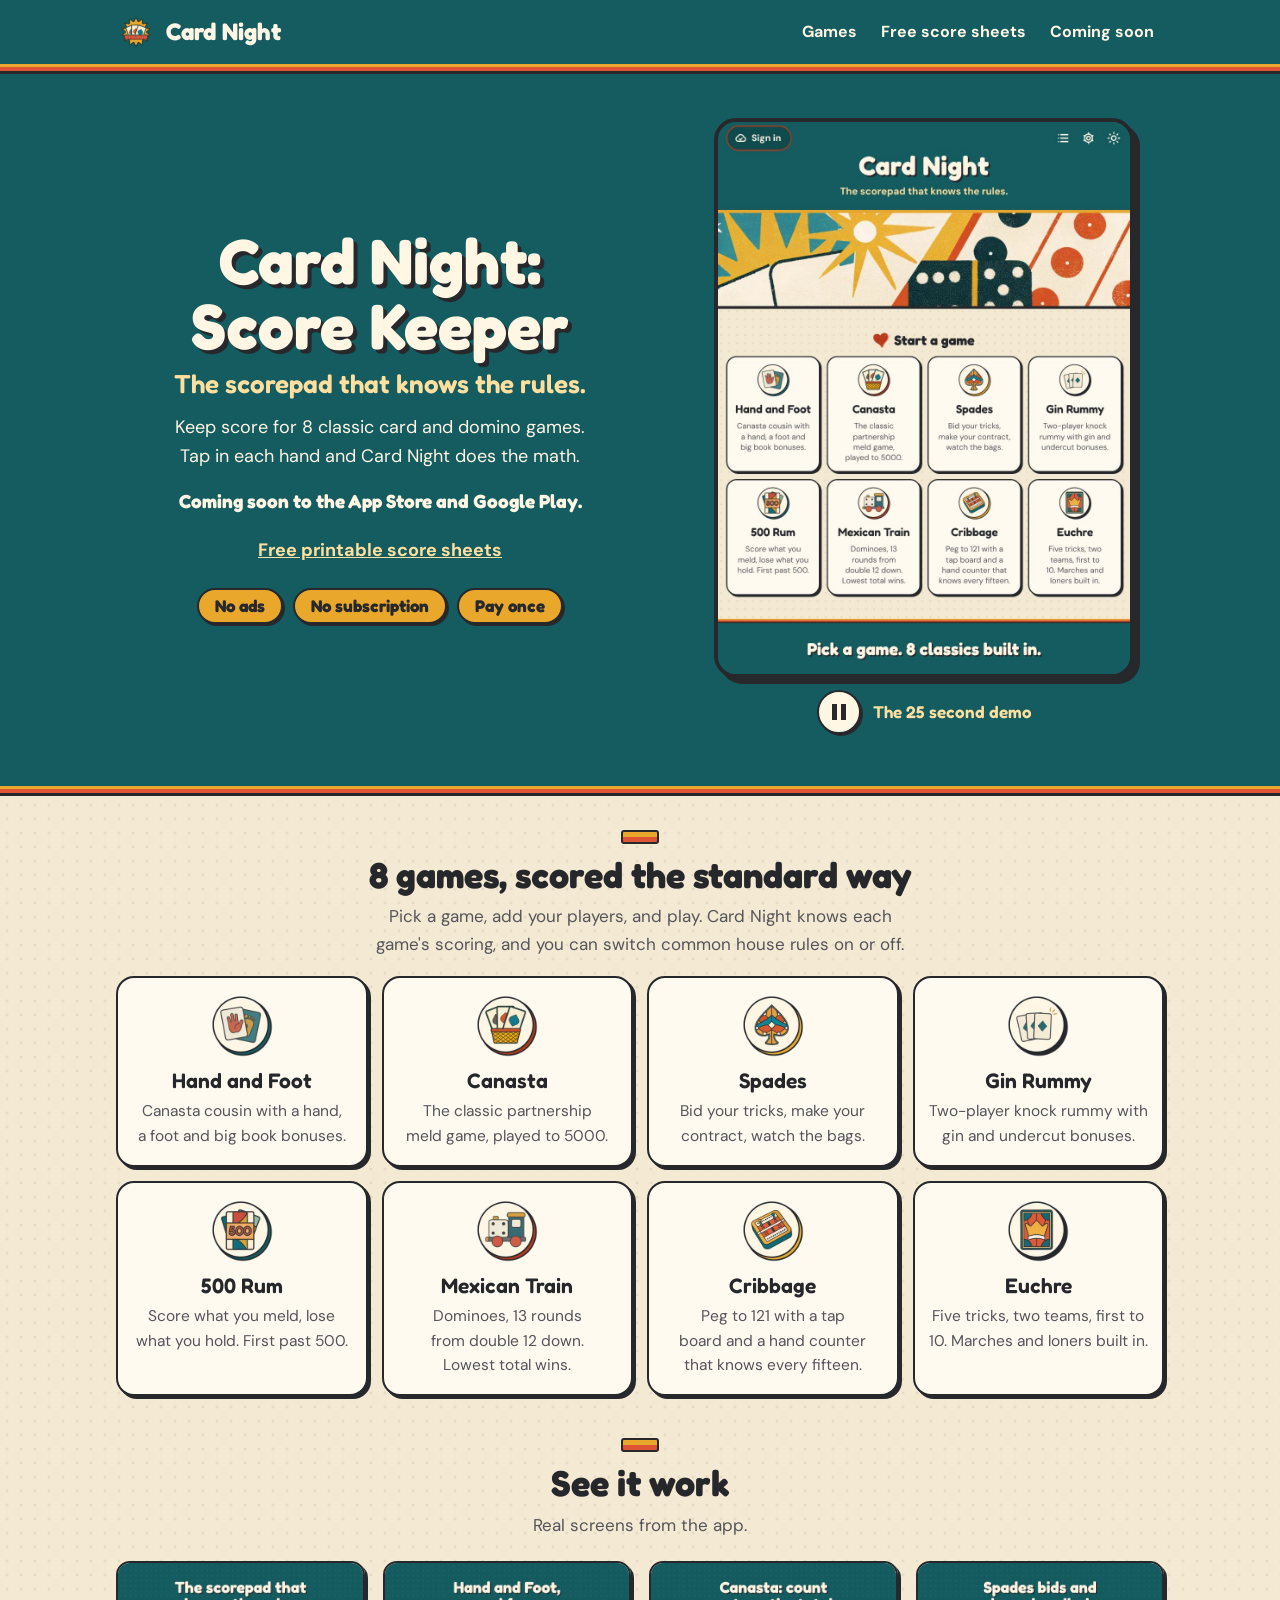
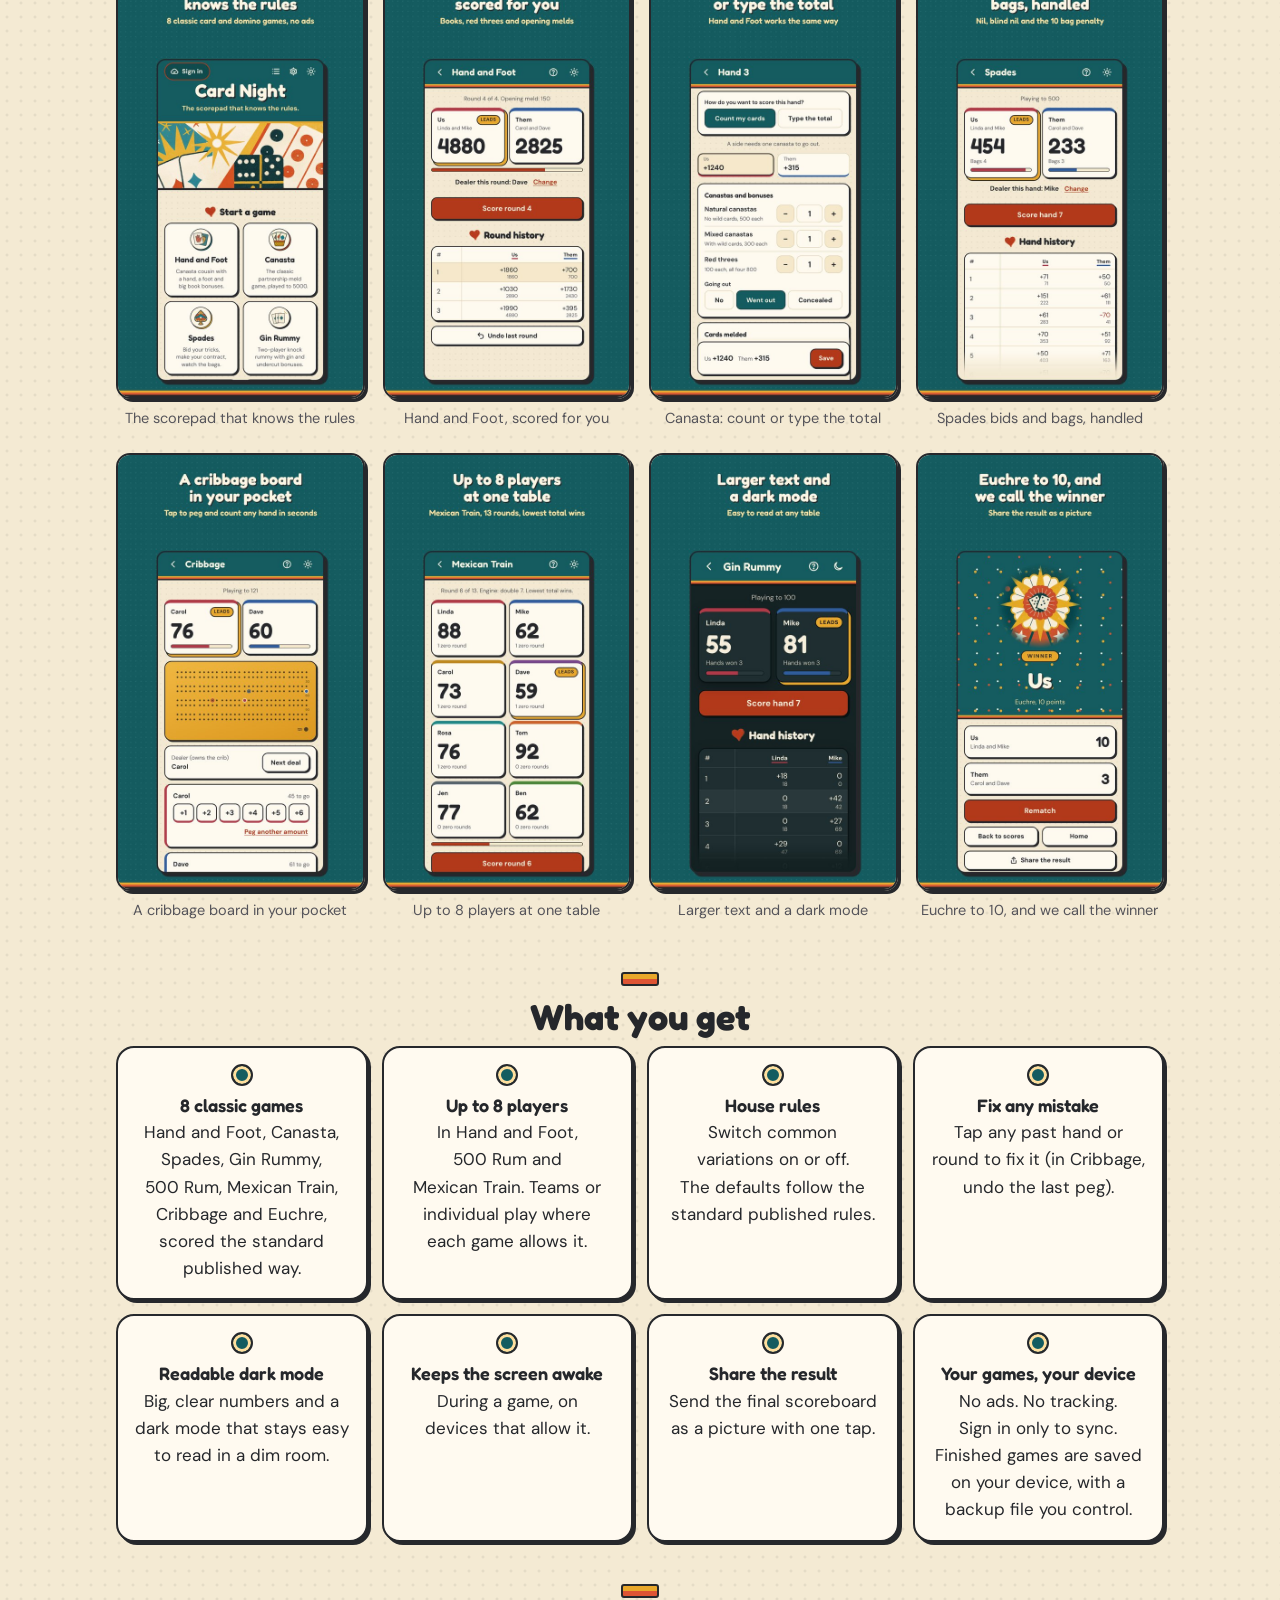
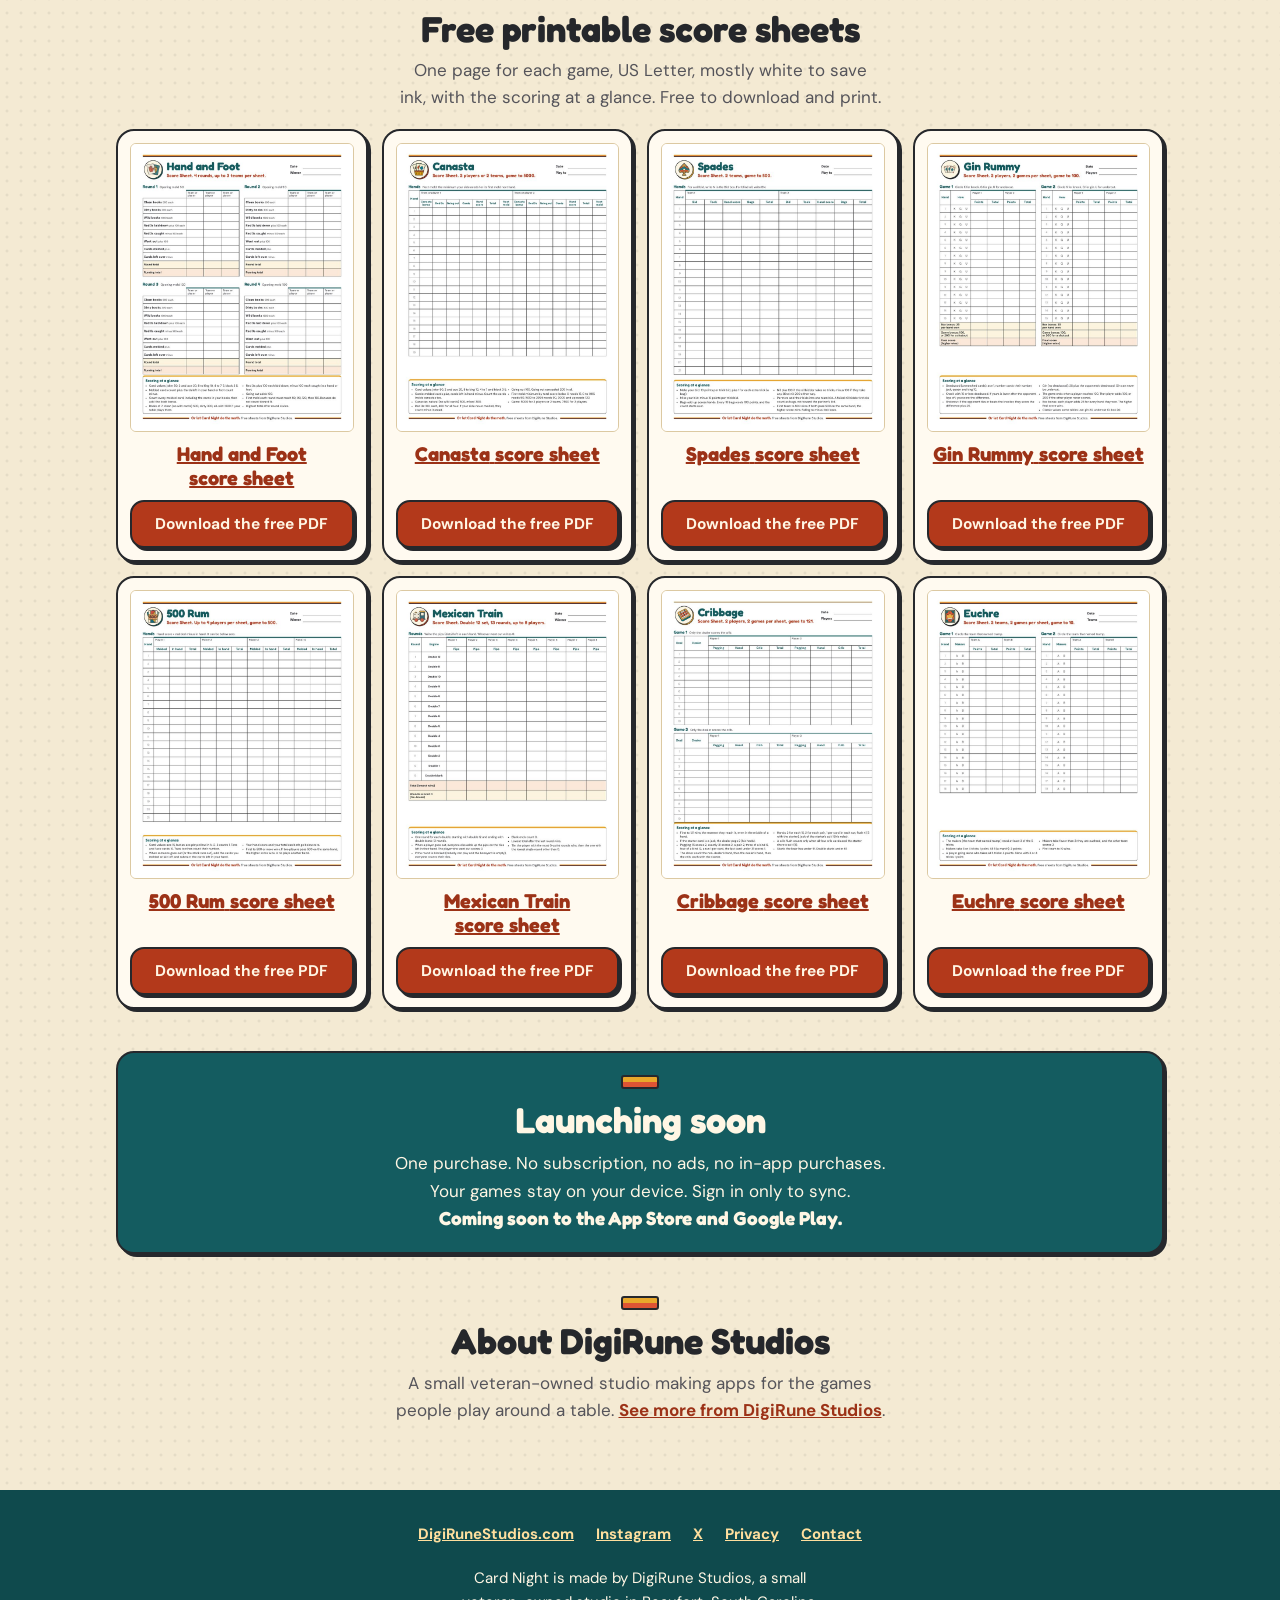
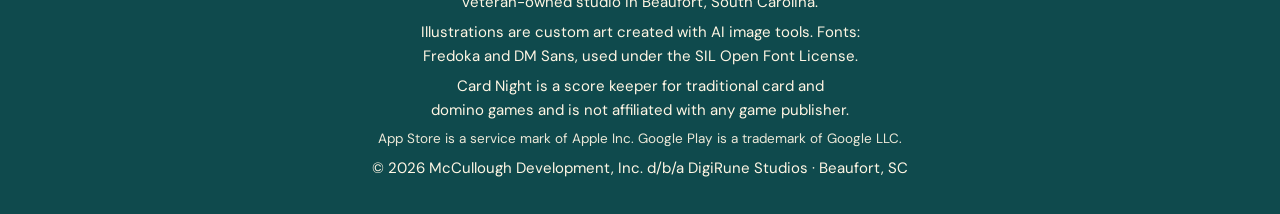
==== index.html @ 3f36348f "Card Night website: "Tap any past hand or round to fix it" (LAUNCHED stays false) Co-Authored-By: Cl" ====
<!doctype html>
<html lang="en">
<head>
<meta charset="utf-8">
<meta name="viewport" content="width=device-width, initial-scale=1, viewport-fit=cover">
<title>Card Night: Score Keeper, the scorepad that knows the rules</title>
<meta name="description" content="Coming soon. Keep score for Hand and Foot, Canasta, Spades, Gin Rummy, 500 Rum, Mexican Train, Cribbage and Euchre. Card Night does the math. No ads, no subscription, pay once. Free printable score sheets too.">
<link rel="canonical" href="https://cardnight.digirunestudios.com/">
<meta property="og:type" content="website">
<meta property="og:site_name" content="Card Night: Score Keeper">
<meta property="og:url" content="https://cardnight.digirunestudios.com/">
<meta property="og:title" content="Card Night: Score Keeper, the scorepad that knows the rules">
<meta property="og:description" content="Coming soon. Keep score for Hand and Foot, Canasta, Spades, Gin Rummy, 500 Rum, Mexican Train, Cribbage and Euchre. Card Night does the math. No ads, no subscription, pay once. Free printable score sheets too.">
<meta property="og:image" content="https://cardnight.digirunestudios.com/site/img/og/card-night-1200x630.jpg">
<meta property="og:image:width" content="1200">
<meta property="og:image:height" content="630">
<meta property="og:image:alt" content="Card Night: The scorepad that knows the rules">
<meta name="twitter:card" content="summary_large_image">
<meta name="twitter:title" content="Card Night: Score Keeper, the scorepad that knows the rules">
<meta name="twitter:description" content="Coming soon. Keep score for Hand and Foot, Canasta, Spades, Gin Rummy, 500 Rum, Mexican Train, Cribbage and Euchre. Card Night does the math. No ads, no subscription, pay once. Free printable score sheets too.">
<meta name="twitter:image" content="https://cardnight.digirunestudios.com/site/img/og/card-night-1200x630.jpg">
<meta name="theme-color" content="#145c60">
<link rel="icon" type="image/png" sizes="192x192" href="icons/icon-192.png">
<link rel="apple-touch-icon" href="icons/apple-touch-icon-180.png">
<link rel="preload" href="site/fonts/fredoka.woff2" as="font" type="font/woff2" crossorigin>
<link rel="stylesheet" href="site/site.css">
</head>
<body>
<a class="skip" href="#main">Skip to the page content</a>
<header class="bar"><div class="wrap">
  <a class="brand" href="./"><img src="icons/icon-192.png" alt="" width="40" height="40">Card&nbsp;Night</a>
  <nav aria-label="Site"><a href="./#games">Games</a><a href="./#printables">Free score sheets</a><a href="./#get">Coming soon</a></nav>
</div></header>
<div class="stripes"></div>
<main id="main">
<section class="hero" aria-labelledby="hero-title"><div class="wrap">
  <div class="herotext">
    <h1 id="hero-title">Card&nbsp;Night:<br>Score&nbsp;Keeper</h1>
    <p class="tag">The scorepad that knows the rules.</p>
    <p class="lead">Keep score for 8 classic card and domino games. Tap in each hand and Card&nbsp;Night does the math.</p>
    <p class="soon">Coming soon to the App&nbsp;Store and Google&nbsp;Play.</p>
    <p class="sheetlink"><a href="#printables">Free printable score sheets</a></p>
    <ul class="pills" aria-label="Pricing"><li>No ads</li><li>No subscription</li><li>Pay once</li></ul>
  </div>
  <figure class="demo">
    <div class="demo-frame">
      <video id="demo" width="960" height="1280" poster="site/video/card-night-demo-poster.jpg" controls autoplay muted loop playsinline preload="metadata" aria-describedby="demo-steps">
        <source src="site/video/card-night-demo.mp4" type="video/mp4">
      </video>
    </div>
    <figcaption><button type="button" class="demo-toggle" aria-label="Pause the demo" hidden><span aria-hidden="true"></span></button><span class="demo-cap">The 25 second demo</span></figcaption>
    <ol id="demo-steps" class="sr-only">
      <li>Pick a game. 8 classics built in.</li>
      <li>Add your players and teams.</li>
      <li>Tap in each hand. Card&nbsp;Night does the math.</li>
      <li>The board updates after every hand.</li>
      <li>Cribbage gets a real peg board.</li>
      <li>The winner is called for you.</li>
      <li>Print a free score sheet any time.</li>
      <li>Card&nbsp;Night: Score&nbsp;Keeper, coming soon to the App&nbsp;Store and Google&nbsp;Play.</li>
    </ol>
  </figure>
</div></section>
<div class="stripes"></div>

<section id="games" aria-labelledby="games-title"><div class="wrap">
  <h2 id="games-title">8 games, scored the standard way</h2>
  <p class="intro">Pick a game, add your players, and play. Card&nbsp;Night knows each game's scoring, and you can switch common house rules on or off.</p>
  <div class="games">
    <div class="card game"><img src="site/img/badges/hand-and-foot.webp" width="64" height="64" alt=""><h3>Hand&nbsp;and&nbsp;Foot</h3><p>Canasta cousin with a hand, a foot and big book bonuses.</p></div>
    <div class="card game"><img src="site/img/badges/canasta.webp" width="64" height="64" alt=""><h3>Canasta</h3><p>The classic partnership meld game, played to 5000.</p></div>
    <div class="card game"><img src="site/img/badges/spades.webp" width="64" height="64" alt=""><h3>Spades</h3><p>Bid your tricks, make your contract, watch the bags.</p></div>
    <div class="card game"><img src="site/img/badges/gin-rummy.webp" width="64" height="64" alt=""><h3>Gin&nbsp;Rummy</h3><p>Two-&#8288;player knock rummy with gin and undercut bonuses.</p></div>
    <div class="card game"><img src="site/img/badges/500-rum.webp" width="64" height="64" alt=""><h3>500&nbsp;Rum</h3><p>Score what you meld, lose what you hold. First past 500.</p></div>
    <div class="card game"><img src="site/img/badges/mexican-train.webp" width="64" height="64" alt=""><h3>Mexican&nbsp;Train</h3><p>Dominoes, 13 rounds from double 12 down. Lowest total wins.</p></div>
    <div class="card game"><img src="site/img/badges/cribbage.webp" width="64" height="64" alt=""><h3>Cribbage</h3><p>Peg to 121 with a tap board and a hand counter that knows every fifteen.</p></div>
    <div class="card game"><img src="site/img/badges/euchre.webp" width="64" height="64" alt=""><h3>Euchre</h3><p>Five tricks, two teams, first to 10. Marches and loners built in.</p></div>
  </div>
</div></section>

<section id="see" aria-labelledby="see-title"><div class="wrap">
  <h2 id="see-title">See it work</h2>
  <p class="intro">Real screens from the app.<span class="swipehint"> Swipe sideways to see them all.</span></p>
  <div class="gallery" tabindex="0" aria-label="App screens, scroll sideways">
    <figure><img src="site/img/gallery/01-home.jpg" width="540" height="960" loading="lazy" alt="The Card Night home screen with all 8 games: Hand and Foot, Canasta, Spades, Gin Rummy, 500 Rum, Mexican Train, Cribbage and Euchre."><figcaption>The scorepad that knows the rules</figcaption></figure>
    <figure><img src="site/img/gallery/02-handfoot.jpg" width="540" height="960" loading="lazy" alt="A Hand and Foot game after three rounds, with each round and the running totals."><figcaption>Hand&nbsp;and&nbsp;Foot, scored for you</figcaption></figure>
    <figure><img src="site/img/gallery/03-canasta.jpg" width="540" height="960" loading="lazy" alt="Scoring a Canasta hand card by card: canastas, red threes, going out and the cards melded, with Type the total one tap away."><figcaption>Canasta: count or type the total</figcaption></figure>
    <figure><img src="site/img/gallery/04-spades.jpg" width="540" height="960" loading="lazy" alt="A Spades game with team totals, bags and the hand by hand history."><figcaption>Spades bids and bags, handled</figcaption></figure>
    <figure><img src="site/img/gallery/05-cribbage.jpg" width="540" height="960" loading="lazy" alt="The Cribbage peg board with tap to peg buttons for each player."><figcaption>A cribbage board in your pocket</figcaption></figure>
    <figure><img src="site/img/gallery/06-mextrain.jpg" width="540" height="960" loading="lazy" alt="Mexican Train with 8 players after five rounds, lowest total wins."><figcaption>Up to 8 players at one table</figcaption></figure>
    <figure><img src="site/img/gallery/07-gin-dark.jpg" width="540" height="960" loading="lazy" alt="Gin Rummy in dark mode with Larger text turned on."><figcaption>Larger text and a dark mode</figcaption></figure>
    <figure><img src="site/img/gallery/08-euchre-winner.jpg" width="540" height="960" loading="lazy" alt="The winner screen after a game of Euchre to 10."><figcaption>Euchre to 10, and we call the winner</figcaption></figure>
  </div>
</div></section>

<section id="features" aria-labelledby="features-title"><div class="wrap">
  <h2 id="features-title">What you get</h2>
  <ul class="feats">
    <li class="card"><b>8 classic games</b>Hand&nbsp;and&nbsp;Foot, Canasta, Spades, Gin&nbsp;Rummy, 500&nbsp;Rum, Mexican&nbsp;Train, Cribbage and Euchre, scored the standard published way.</li>
    <li class="card"><b>Up to 8 players</b>In Hand&nbsp;and&nbsp;Foot, 500&nbsp;Rum and Mexican&nbsp;Train. Teams or individual play where each game allows it.</li>
    <li class="card"><b>House rules</b>Switch common variations on or off. The defaults follow the standard published rules.</li>
    <li class="card"><b>Fix any mistake</b>Tap any past hand or round to fix it (in Cribbage, undo the last peg).</li>
    <li class="card"><b>Readable dark mode</b>Big, clear numbers and a dark mode that stays easy to read in a dim room.</li>
    <li class="card"><b>Keeps the screen awake</b>During a game, on devices that allow it.</li>
    <li class="card"><b>Share&nbsp;the&nbsp;result</b>Send the final scoreboard as a picture with one tap.</li>
    <li class="card"><b>Your games, your device</b>No ads. No tracking. Sign in only to sync. Finished games are saved on your device, with a backup file you control.</li>
  </ul>
</div></section>

<section id="printables" aria-labelledby="printables-title"><div class="wrap">
  <h2 id="printables-title">Free printable score sheets</h2>
  <p class="intro">One page for each game, US Letter, mostly white to save ink, with the scoring at a glance. Free to download and print.</p>
  <div class="sheets">
    <div class="card sheet">
      <a href="printables/hand-and-foot.html"><img class="pv" src="site/img/sheets/hand-and-foot.jpg" width="760" height="983" loading="lazy" alt="Preview of the free Hand and Foot score sheet"></a>
      <h3><a href="printables/hand-and-foot.html"><span class="nm">Hand&nbsp;and&nbsp;Foot</span> <span class="ss">score sheet</span></a></h3>
      <a class="btn primary block" href="printables/pdf/hand-and-foot.pdf" download="Hand-and-Foot-Score-Sheet.pdf" type="application/pdf" aria-label="Download the free PDF: Hand and Foot score sheet"><span class="dl-long">Download the free PDF</span><span class="dl-short">Free PDF</span></a>
    </div>
    <div class="card sheet">
      <a href="printables/canasta.html"><img class="pv" src="site/img/sheets/canasta.jpg" width="760" height="983" loading="lazy" alt="Preview of the free Canasta score sheet"></a>
      <h3><a href="printables/canasta.html"><span class="nm">Canasta</span> <span class="ss">score sheet</span></a></h3>
      <a class="btn primary block" href="printables/pdf/canasta.pdf" download="Canasta-Score-Sheet.pdf" type="application/pdf" aria-label="Download the free PDF: Canasta score sheet"><span class="dl-long">Download the free PDF</span><span class="dl-short">Free PDF</span></a>
    </div>
    <div class="card sheet">
      <a href="printables/spades.html"><img class="pv" src="site/img/sheets/spades.jpg" width="760" height="983" loading="lazy" alt="Preview of the free Spades score sheet"></a>
      <h3><a href="printables/spades.html"><span class="nm">Spades</span> <span class="ss">score sheet</span></a></h3>
      <a class="btn primary block" href="printables/pdf/spades.pdf" download="Spades-Score-Sheet.pdf" type="application/pdf" aria-label="Download the free PDF: Spades score sheet"><span class="dl-long">Download the free PDF</span><span class="dl-short">Free PDF</span></a>
    </div>
    <div class="card sheet">
      <a href="printables/gin-rummy.html"><img class="pv" src="site/img/sheets/gin-rummy.jpg" width="760" height="983" loading="lazy" alt="Preview of the free Gin Rummy score sheet"></a>
      <h3><a href="printables/gin-rummy.html"><span class="nm">Gin&nbsp;Rummy</span> <span class="ss">score sheet</span></a></h3>
      <a class="btn primary block" href="printables/pdf/gin-rummy.pdf" download="Gin-Rummy-Score-Sheet.pdf" type="application/pdf" aria-label="Download the free PDF: Gin Rummy score sheet"><span class="dl-long">Download the free PDF</span><span class="dl-short">Free PDF</span></a>
    </div>
    <div class="card sheet">
      <a href="printables/500-rum.html"><img class="pv" src="site/img/sheets/500-rum.jpg" width="760" height="983" loading="lazy" alt="Preview of the free 500 Rum score sheet"></a>
      <h3><a href="printables/500-rum.html"><span class="nm">500&nbsp;Rum</span> <span class="ss">score sheet</span></a></h3>
      <a class="btn primary block" href="printables/pdf/500-rum.pdf" download="500-Rum-Score-Sheet.pdf" type="application/pdf" aria-label="Download the free PDF: 500 Rum score sheet"><span class="dl-long">Download the free PDF</span><span class="dl-short">Free PDF</span></a>
    </div>
    <div class="card sheet">
      <a href="printables/mexican-train.html"><img class="pv" src="site/img/sheets/mexican-train.jpg" width="760" height="983" loading="lazy" alt="Preview of the free Mexican Train score sheet"></a>
      <h3><a href="printables/mexican-train.html"><span class="nm">Mexican&nbsp;Train</span> <span class="ss">score sheet</span></a></h3>
      <a class="btn primary block" href="printables/pdf/mexican-train.pdf" download="Mexican-Train-Score-Sheet.pdf" type="application/pdf" aria-label="Download the free PDF: Mexican Train score sheet"><span class="dl-long">Download the free PDF</span><span class="dl-short">Free PDF</span></a>
    </div>
    <div class="card sheet">
      <a href="printables/cribbage.html"><img class="pv" src="site/img/sheets/cribbage.jpg" width="760" height="983" loading="lazy" alt="Preview of the free Cribbage score sheet"></a>
      <h3><a href="printables/cribbage.html"><span class="nm">Cribbage</span> <span class="ss">score sheet</span></a></h3>
      <a class="btn primary block" href="printables/pdf/cribbage.pdf" download="Cribbage-Score-Sheet.pdf" type="application/pdf" aria-label="Download the free PDF: Cribbage score sheet"><span class="dl-long">Download the free PDF</span><span class="dl-short">Free PDF</span></a>
    </div>
    <div class="card sheet">
      <a href="printables/euchre.html"><img class="pv" src="site/img/sheets/euchre.jpg" width="760" height="983" loading="lazy" alt="Preview of the free Euchre score sheet"></a>
      <h3><a href="printables/euchre.html"><span class="nm">Euchre</span> <span class="ss">score sheet</span></a></h3>
      <a class="btn primary block" href="printables/pdf/euchre.pdf" download="Euchre-Score-Sheet.pdf" type="application/pdf" aria-label="Download the free PDF: Euchre score sheet"><span class="dl-long">Download the free PDF</span><span class="dl-short">Free PDF</span></a>
    </div>
  </div>
</div></section>

<section id="get" aria-labelledby="get-title"><div class="wrap">
  <div class="card panel cta">
    <h2 id="get-title">Launching soon</h2>
    <p>One purchase. No subscription, no ads, no in-&#8288;app purchases. Your games stay on your device. Sign in only to sync.</p>
    <p class="soon">Coming soon to the App&nbsp;Store and Google&nbsp;Play.</p>
  </div>
</div></section>

<section id="studio" aria-labelledby="studio-title"><div class="wrap">
  <h2 id="studio-title">About DigiRune&nbsp;Studios</h2>
  <p class="intro">A small veteran-&#8288;owned studio making apps for the games people play around a table. <a href="https://digirunestudios.com/">See more from DigiRune&nbsp;Studios</a>.</p>
</div></section>
</main>
<footer><div class="wrap">
  <ul class="links">
    <li><a href="https://digirunestudios.com/">DigiRuneStudios.com</a></li>
    <li><a href="https://www.instagram.com/digirune/">Instagram</a></li>
    <li><a href="https://x.com/DigiRuneStudios">X</a></li>
    <li><a href="privacy.html">Privacy</a></li>
    <li><a href="mailto:will@digirunestudios.com">Contact</a></li>
  </ul>
  <p>Card&nbsp;Night is made by DigiRune&nbsp;Studios, a small veteran-&#8288;owned studio in Beaufort, South&nbsp;Carolina.</p>
  <p>Illustrations are custom art created with AI image tools. Fonts: Fredoka and DM Sans, used under the SIL Open Font License.</p>
  <p>Card&nbsp;Night is a score&nbsp;keeper for traditional card and domino games and is not affiliated with any game publisher.</p>
  <p class="tm">App&nbsp;Store is a service mark of Apple Inc. Google&nbsp;Play is a trademark of Google LLC.</p>
  <p>&copy; 2026 McCullough Development, Inc. d/b/a DigiRune&nbsp;Studios &middot; Beaufort, SC</p>
</div></footer>
<script src="site/site.js" defer></script>
</body>
</html>
---- site/site.css ----
/* Card Night site, Look C "Retro Rec Room". DigiRune Studios. */
:root {
  --bg: #f4ead3; --surface: #fffaf0; --surface-2: #f5e8cb; --ink: #25272b; --ink-2: #55545a; --line: #dcc9a2;
  --felt: #145c60; --felt-2: #0f4a4d; --on-felt: #fff6e4; --on-felt-2: #ffdf9e; --outline: #26282c;
  --mustard: #e9a82b; --tomato: #de5434; --brick: #b3391b; --link: #9c3217; --shadow: 3px 3px 0 var(--outline);
  --serif: "Fredoka", "Trebuchet MS", system-ui, sans-serif; --sans: "DM Sans", system-ui, -apple-system, "Segoe UI", Roboto, sans-serif;
  color-scheme: light dark;
}
@media (prefers-color-scheme: dark) {
  :root:not([data-theme="light"]) { --bg: #162325; --surface: #1f2f31; --surface-2: #29393b; --ink: #f7eedb; --ink-2: #c6c0b2; --line: #3a4d4f; --outline: #081314; --link: #ffae80; }
}
:root[data-theme="dark"] { --bg: #162325; --surface: #1f2f31; --surface-2: #29393b; --ink: #f7eedb; --ink-2: #c6c0b2; --line: #3a4d4f; --outline: #081314; --link: #ffae80; }
* { box-sizing: border-box; }
html { -webkit-text-size-adjust: 100%; scroll-behavior: smooth; }
@media (prefers-reduced-motion: reduce) { html { scroll-behavior: auto; } }
body { margin: 0; background: radial-gradient(rgba(38, 40, 44, .075) 1.3px, transparent 1.7px) 0 0 / 14px 14px, var(--bg); color: var(--ink); font: 17px/1.6 var(--sans); }
img { max-width: 100%; height: auto; display: block; }
a { color: var(--link); font-weight: 700; }
a:focus-visible, button:focus-visible { outline: 3px solid var(--mustard); outline-offset: 3px; border-radius: 6px; }
.skip { position: absolute; left: -999px; top: 8px; background: var(--surface); color: var(--ink); padding: 10px 14px; border: 2px solid var(--outline); border-radius: 10px; z-index: 10; }
.skip:focus { left: 12px; }
.wrap { max-width: 1080px; margin: 0 auto; padding-left: max(16px, env(safe-area-inset-left)); padding-right: max(16px, env(safe-area-inset-right)); }
.stripes { height: 10px; background: linear-gradient(var(--mustard) 0 33%, var(--tomato) 33% 66%, var(--outline) 66%); }
/* top bar */
.bar { background: var(--felt); color: var(--on-felt); padding-top: env(safe-area-inset-top); }
.bar .wrap { display: flex; align-items: center; gap: 10px; min-height: 64px; flex-wrap: wrap; }
.brand { display: flex; align-items: center; gap: 10px; color: var(--on-felt); text-decoration: none; font: 700 24px/1 var(--serif); min-height: 44px; }
.brand img { width: 40px; height: 40px; }
.bar nav { margin-left: auto; display: flex; gap: 4px; flex-wrap: wrap; }
.bar nav a { color: var(--on-felt); text-decoration: none; font-weight: 700; font-size: 16px; padding: 10px 10px; min-height: 44px; display: inline-flex; align-items: center; border-radius: 10px; }
.bar nav a:hover { background: rgba(255, 246, 228, .12); }
/* hero: centered text beside the demo video; one column on phones */
.hero { background: var(--felt); color: var(--on-felt); padding: 0; }
.hero .wrap { display: grid; gap: 28px; padding-top: 28px; padding-bottom: 36px; align-items: center; justify-items: center; }
@media (min-width: 900px) { .hero .wrap { grid-template-columns: 1.1fr 1fr; padding-top: 44px; padding-bottom: 52px; gap: 40px; } }
.herotext { text-align: center; max-width: 36em; }
.hero h1 { font: 700 clamp(38px, 9vw, 64px)/1.02 var(--serif); margin: 0; text-shadow: 4px 4px 0 var(--outline); }
.hero .tag { font: 600 clamp(20px, 4.6vw, 26px)/1.25 var(--serif); color: var(--on-felt-2); margin: 10px 0 0; }
.hero p.lead { font-size: 18px; margin: 12px auto 0; max-width: 30em; }
.pills { display: flex; flex-wrap: wrap; justify-content: center; gap: 10px; margin: 16px 0 0; padding: 0; list-style: none; }
.pills li { background: var(--mustard); color: #26282c; border: 2px solid var(--outline); border-radius: 999px; padding: 6px 16px; font: 700 17px/1.2 var(--serif); box-shadow: 2px 2px 0 var(--outline); }
.sheetlink { margin: 14px 0 0; font-size: 18px; }
.hero .sheetlink a, .cta .sheetlink a { color: var(--on-felt-2); display: inline-flex; min-height: 44px; align-items: center; }
/* official store badges: equal 48px artwork height, clear space of at least a quarter of the height (12px) all round */
.stores { display: flex; flex-wrap: wrap; justify-content: center; align-items: center; gap: 16px 20px; margin: 20px 0 0; padding: 0; }
.badge { display: inline-block; line-height: 0; padding: 0; border-radius: 10px; }
.badge:focus-visible { outline-offset: 4px; }
.badge.apple img { height: 48px; width: auto; }
.badge .gp { display: block; position: relative; overflow: hidden; width: 161.14px; height: 48px; border-radius: 8px; }
.badge .gp img { position: absolute; left: -11.71px; top: -11.71px; width: 184.57px; height: 71.43px; max-width: none; }
/* QR codes only where a phone is not the device in hand: wide screens with a mouse (same rule as DigiRuneStudios.com) */
.qr-row { display: none; }
/* pre-launch line, in place of the store badges (same treatment as Stitch Scroll) */
.soon { font: 700 19px/1.35 var(--serif); margin: 18px auto 0; max-width: 22em; text-align: center; text-wrap: balance; }
.hero .soon, .cta .soon { color: var(--on-felt); }
@media (min-width: 1100px) and (hover: hover) {
  .qr-row { display: flex; justify-content: center; gap: 28px; margin: 18px 0 0; }
  .qr-row figure { margin: 0; text-align: center; }
  .qr-row img { width: 136px; height: 136px; border-radius: 10px; border: 2px solid var(--outline); margin: 0 auto; }
  .qr-row figcaption { font-size: 14px; margin-top: 6px; color: inherit; }
}
/* demo video */
.demo { margin: 0; width: min(100%, 420px); text-align: center; }
.demo-frame { position: relative; border: 4px solid var(--outline); border-radius: 22px; box-shadow: 6px 6px 0 var(--outline); overflow: hidden; background: #145c60; aspect-ratio: 3 / 4; }
.demo video { display: block; width: 100%; height: 100%; object-fit: cover; cursor: pointer; }
.demo figcaption { font: 600 17px/1.3 var(--serif); margin-top: 12px; color: var(--on-felt-2); }
/* The play and pause control sits under the video, beside its caption, so it never covers the app on screen.
   When the video waits (autoplay refused or reduced motion) it becomes a big play button centered on the poster. */
.demo { position: relative; container-type: inline-size; }
.demo figcaption { display: flex; align-items: center; justify-content: center; gap: 12px; }
.demo-toggle { flex: none; position: relative; width: 44px; height: 44px; border-radius: 50%; border: 2px solid var(--outline); background: #fff6e4; box-shadow: 2px 2px 0 var(--outline); cursor: pointer; display: grid; place-items: center; padding: 0; }
.demo-toggle span { width: 14px; height: 16px; border-left: 5px solid #26282c; border-right: 5px solid #26282c; }
.demo-toggle.big { position: absolute; left: calc(50% - 44px); top: calc(66.6667cqw - 44px); width: 88px; height: 88px; background: var(--mustard); border-width: 3px; box-shadow: 4px 4px 0 var(--outline); z-index: 2; }
.demo-toggle.big span { width: 0; height: 0; border-top: 18px solid transparent; border-bottom: 18px solid transparent; border-left: 30px solid #26282c; border-right: 0; margin-left: 8px; }
.demo-toggle:focus-visible { outline: 3px solid var(--mustard); outline-offset: 3px; }
.sr-only { position: absolute; width: 1px; height: 1px; padding: 0; margin: -1px; overflow: hidden; clip: rect(0 0 0 0); white-space: nowrap; border: 0; }
/* sections: headings, intros and cards centered */
section { padding: 34px 0 8px; }
h2 { font: 700 clamp(28px, 6vw, 36px)/1.15 var(--serif); margin: 0 0 8px; text-align: center; text-wrap: balance; }
h2::before { content: ""; display: block; margin: 0 auto 10px; width: 34px; height: 10px; border-radius: 3px; background: linear-gradient(var(--mustard) 0 50%, var(--tomato) 50%); border: 2px solid var(--outline); }
h2.h3 { font: 600 24px/1.2 var(--serif); margin: 24px 0 8px; }
h2.h3::before { display: none; }
.intro { color: var(--ink-2); margin: 0 auto 18px; max-width: 42em; text-align: center; text-wrap: pretty; }
.card { background: var(--surface); border: 2px solid var(--outline); border-radius: 18px; box-shadow: var(--shadow); }
/* 8 games, 8 features, 8 sheets: 1, 2 or 4 columns so every row is full */
.games, .feats, .sheets { display: grid; grid-template-columns: 1fr; gap: 14px; list-style: none; padding: 0; margin: 0; }
@media (min-width: 520px) { .games, .feats, .sheets { grid-template-columns: repeat(2, 1fr); } }
@media (min-width: 960px) { .games, .feats, .sheets { grid-template-columns: repeat(4, 1fr); } }
.game { display: flex; flex-direction: column; align-items: center; text-align: center; gap: 6px; padding: 16px 14px; }
.game img { width: 64px; height: 64px; }
.game h3 { margin: 4px 0 0; font: 600 21px/1.2 var(--serif); }
.game p { margin: 0; font-size: 15.5px; color: var(--ink-2); }
.gallery { display: flex; gap: 14px; overflow-x: auto; padding: 4px 4px 16px; scroll-snap-type: x mandatory; -webkit-overflow-scrolling: touch; }
.gallery figure { margin: 0; flex: 0 0 auto; width: min(62vw, 230px); scroll-snap-align: center; }
.gallery img { border: 2px solid var(--outline); border-radius: 14px; box-shadow: var(--shadow); }
.gallery figcaption { font-size: 14.5px; color: var(--ink-2); margin-top: 8px; text-align: center; }
@media (min-width: 960px) {
  .gallery { display: grid; grid-template-columns: repeat(4, 1fr); overflow: visible; padding: 4px 0 8px; gap: 22px 18px; }
  .gallery figure { width: auto; }
  .swipehint { display: none; }
}
.feats li { padding: 16px 14px; text-align: center; }
.feats li::before { content: ""; display: block; margin: 0 auto 8px; width: 18px; height: 18px; border-radius: 50%; background: var(--felt); border: 2px solid var(--outline); box-shadow: inset 0 0 0 3px var(--on-felt-2); }
.feats b { display: block; font: 600 18px/1.3 var(--serif); margin-bottom: 2px; }
.sheet { padding: 12px; display: flex; flex-direction: column; gap: 10px; text-align: center; }
.sheet .pv { border: 1px solid var(--line); border-radius: 6px; background: #fff; }
.sheet h3 { margin: 0; font: 600 20px/1.2 var(--serif); }
.sheet .btn { margin-top: auto; }
.btn { display: inline-flex; align-items: center; justify-content: center; gap: 8px; min-height: 48px; padding: 10px 18px; border-radius: 14px; border: 2px solid var(--outline); background: var(--surface); color: var(--ink); font: 700 17px/1.2 var(--sans); text-decoration: none; box-shadow: var(--shadow); text-align: center; }
.btn.primary { background: var(--brick); color: #fff6e4; }
.btn.block { width: 100%; }
.btn:active { transform: translate(2px, 2px); box-shadow: 1px 1px 0 var(--outline); }
.row { display: flex; gap: 10px; flex-wrap: wrap; justify-content: center; }
.panel { padding: 22px 20px; text-align: center; }
.panel p { margin: 0 auto; max-width: 34em; }
.cta { background: var(--felt); color: var(--on-felt); border-color: var(--outline); }
.cta h2, .cta h3 { color: var(--on-felt); }
.cta a:not(.btn):not(.badge) { color: var(--on-felt-2); }
#get .cta h2 { margin-bottom: 10px; }
footer { margin-top: 40px; background: var(--felt-2); color: var(--on-felt); padding: 22px 0 calc(28px + env(safe-area-inset-bottom)); font-size: 15px; text-align: center; }
footer a { color: var(--on-felt-2); }
footer .links { display: flex; flex-wrap: wrap; justify-content: center; gap: 4px 6px; margin: 0 0 10px; padding: 0; list-style: none; }
footer .links a { display: inline-flex; min-height: 44px; align-items: center; padding: 0 8px; }
footer p { margin: 6px auto; max-width: 44em; }
footer .tm { font-size: 13.5px; opacity: .92; }
/* printable pages */
.crumbs { font-size: 15px; margin: 18px 0 0; text-align: center; }
.crumbs a { display: inline-flex; min-height: 44px; align-items: center; }
.phead { padding-top: 8px; text-align: center; }
.split { display: grid; gap: 24px; justify-items: center; }
@media (min-width: 860px) { .split { grid-template-columns: 1fr 1fr; align-items: start; } }
.split > div { min-width: 0; width: 100%; max-width: 520px; text-align: center; }
.keylist { margin: 0 auto; padding-left: 20px; max-width: 30em; text-align: left; }
.keylist li { margin: 6px 0; }
.note { margin-top: 12px; }
.pv-big { border: 2px solid var(--outline); border-radius: 8px; box-shadow: var(--shadow); background: #fff; margin: 0 auto; }
.pin { max-width: min(320px, 100%); border-radius: 10px; border: 2px solid var(--outline); margin: 0 auto; }
.pageh1 { font: 700 clamp(30px, 7vw, 44px)/1.12 var(--serif); margin: 0 0 6px; text-align: center; }
.morelinks { list-style: none; padding: 0; margin: 0; display: flex; flex-wrap: wrap; justify-content: center; gap: 10px; }
.appcta .stores { margin-top: 16px; }
/* top bar on small screens */
@media (max-width: 599px) {
  .bar .wrap { gap: 0 10px; justify-content: center; }
  .bar nav { margin-left: 0; width: 100%; justify-content: center; flex-wrap: nowrap; gap: 0; }
  .bar nav a { padding: 8px 10px; font-size: 15.5px; white-space: nowrap; }
}
@media (max-width: 359px) {
  .bar nav a { padding: 8px 6px; font-size: 14px; }
}
.row .btn { max-width: 100%; }
.sheet .btn { font-size: 15.5px; padding: 10px 8px; }

/* Balanced text (DigiRune premier brand standard): headings and captions are balanced; body text never ends on a lone word. */
h1, h2, h3, figcaption, .tag, .soon, .crumbs { text-wrap: balance; }
p, li, dd, dt { text-wrap: pretty; }
/* Centered lines are balanced so each line of a centered block is about the same length. */
.intro, .lead, .game p, .feats li, .gallery figcaption, .sheet h3, .panel p, footer p, .demo figcaption, .sheetlink, .phead .intro { text-wrap: balance; }

/* Phones (2026-10-04): the 8 free score sheets sit two by two as compact cards (the top of each sheet, its name and the
   download button) instead of one tall card each, so the section is about a third as long. */
@media (max-width: 519px) {
  .sheets { grid-template-columns: repeat(2, minmax(0, 1fr)); gap: 12px; }
  .sheet { padding: 8px 8px 10px; gap: 8px; }
  .sheet .pv { width: 100%; height: auto; aspect-ratio: 4 / 3; object-fit: cover; object-position: top center; }
  .sheet h3 { font-size: 17px; line-height: 1.15; }
  .sheet h3 .nm { white-space: nowrap; }
  .sheet h3 .ss { display: block; margin-top: 2px; font: 600 13.5px/1.2 var(--sans); color: var(--ink-2); }
  .sheet .btn { font-size: 14px; min-height: 44px; padding: 8px 6px; border-radius: 12px; }
}
.sheet .btn { text-wrap: balance; }
/* The narrowest phones (under 360 px): headings and the breadcrumb step down a touch so short headings stay on one line. */
@media (max-width: 359px) {
  h2 { font-size: 26px; }
  .h3, h2.h3 { font-size: 22.5px; }
  .crumbs { font-size: 13.5px; }
}
/* Phones (fresh-eyes round 2): the three price pills stay on one row ("Pay once" never drops to a line alone). */
@media (max-width: 559px) {
  .pills { gap: clamp(6px, 1.8vw, 10px); flex-wrap: nowrap; }
  .pills li { font-size: clamp(13px, 3.9vw, 17px); padding: 5px clamp(8px, 2.6vw, 16px); white-space: nowrap; }
}
/* Phones: the score sheet button reads "Free PDF" on one line (its full name stays in the accessible label). */
.sheet .btn .dl-short { display: none; }
@media (max-width: 519px) {
  .sheet .btn .dl-long { display: none; }
  .sheet .btn .dl-short { display: inline; }
  .sheet .btn::before { content: ""; width: 14px; height: 14px; flex: none; background: currentColor;
    -webkit-mask: url("data:image/svg+xml,%3Csvg xmlns='http://www.w3.org/2000/svg' viewBox='0 0 24 24' fill='none' stroke='black' stroke-width='3' stroke-linecap='round' stroke-linejoin='round'%3E%3Cpath d='M12 3v12m-5-5 5 5 5-5M5 20h14'/%3E%3C/svg%3E") center / contain no-repeat;
            mask: url("data:image/svg+xml,%3Csvg xmlns='http://www.w3.org/2000/svg' viewBox='0 0 24 24' fill='none' stroke='black' stroke-width='3' stroke-linecap='round' stroke-linejoin='round'%3E%3Cpath d='M12 3v12m-5-5 5 5 5-5M5 20h14'/%3E%3C/svg%3E") center / contain no-repeat; }
}
@media (max-width: 519px) {
  .sheet h3 a { text-decoration: none; }
  .sheet h3 .nm { text-decoration: underline; text-decoration-thickness: 2px; text-underline-offset: 3px; }
}
@font-face {
  font-family: 'Fredoka';
  font-style: normal;
  font-weight: 400 700;
  font-stretch: 100%;
  font-display: swap;
  src: url('fonts/fredoka.woff2') format('woff2');
  unicode-range: U+0000-00FF, U+0131, U+0152-0153, U+02BB-02BC, U+02C6, U+02DA, U+02DC, U+0304, U+0308, U+0329, U+2000-206F, U+20AC, U+2122, U+2191, U+2193, U+2212, U+2215, U+FEFF, U+FFFD;
}
@font-face {
  font-family: 'DM Sans';
  font-style: normal;
  font-weight: 400 700;
  font-display: swap;
  src: url('fonts/dm-sans.woff2') format('woff2');
  unicode-range: U+0000-00FF, U+0131, U+0152-0153, U+02BB-02BC, U+02C6, U+02DA, U+02DC, U+0304, U+0308, U+0329, U+2000-206F, U+20AC, U+2122, U+2191, U+2193, U+2212, U+2215, U+FEFF, U+FFFD;
}
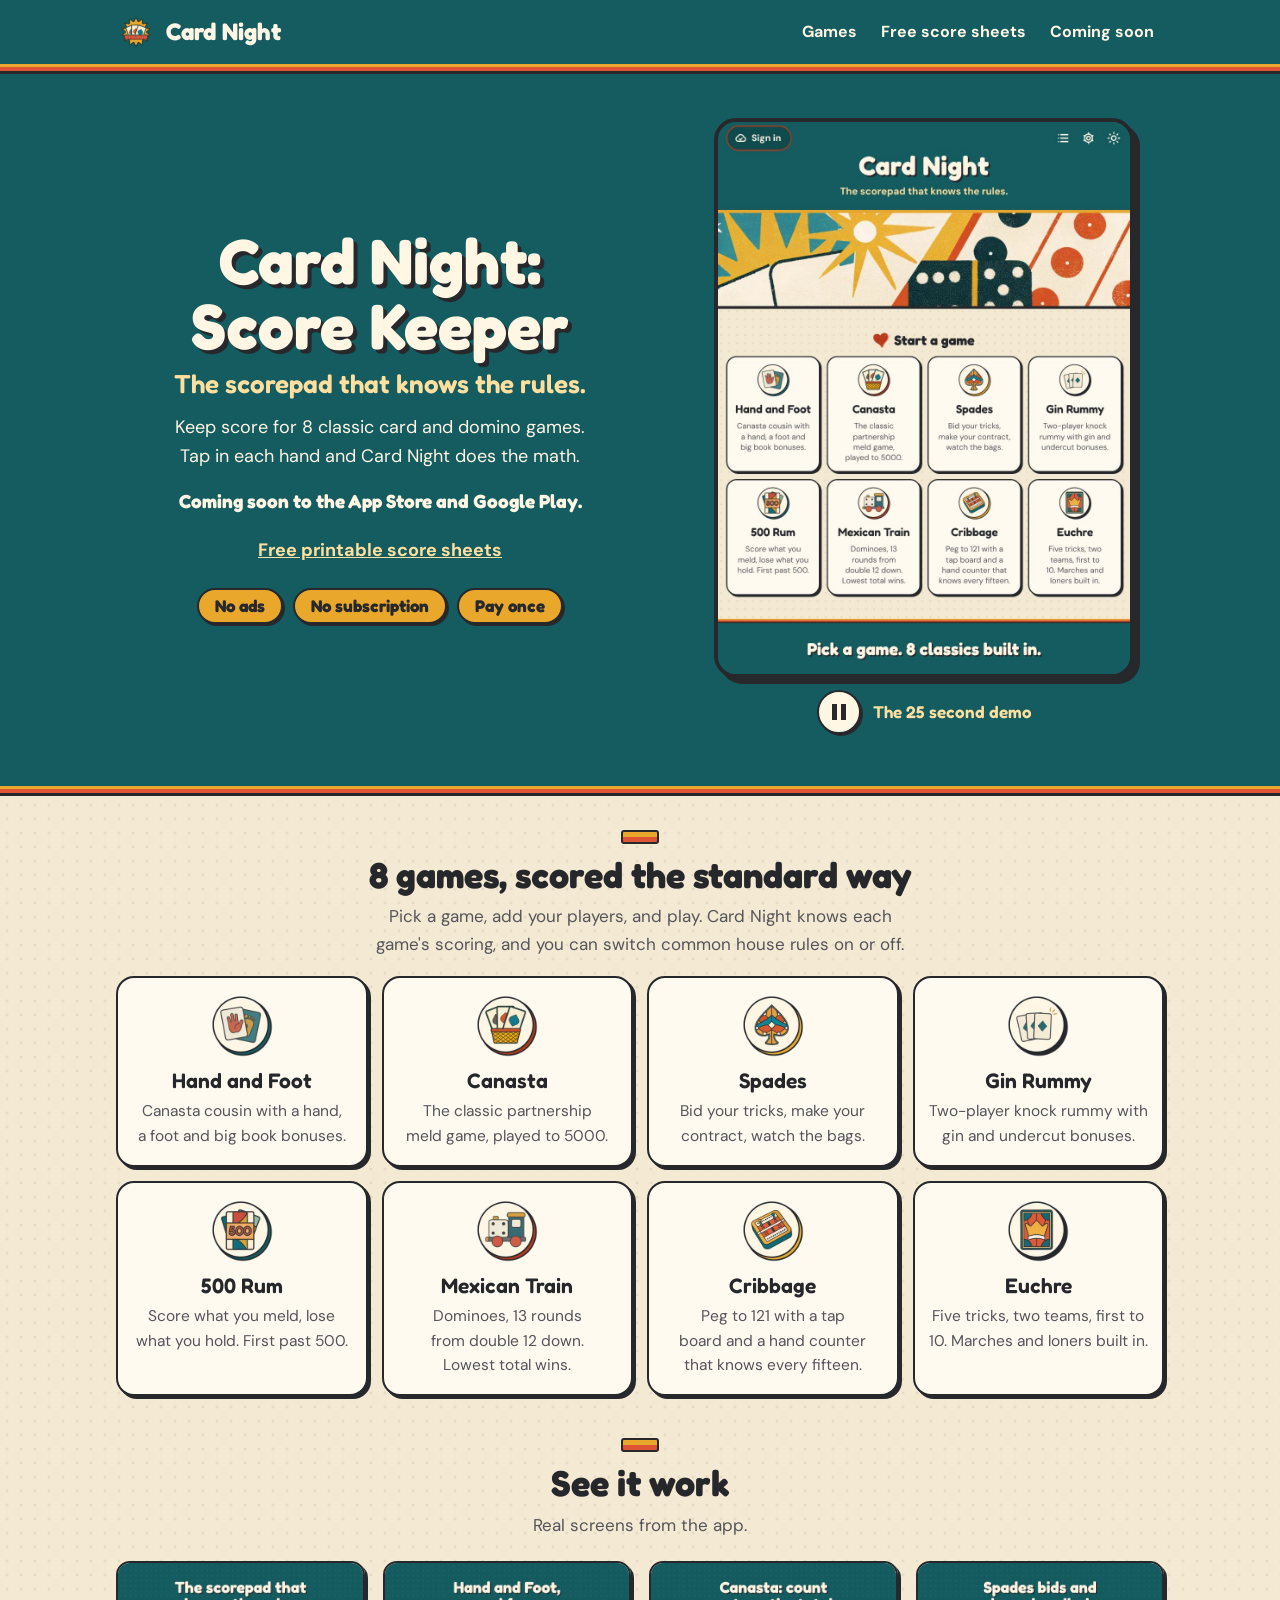
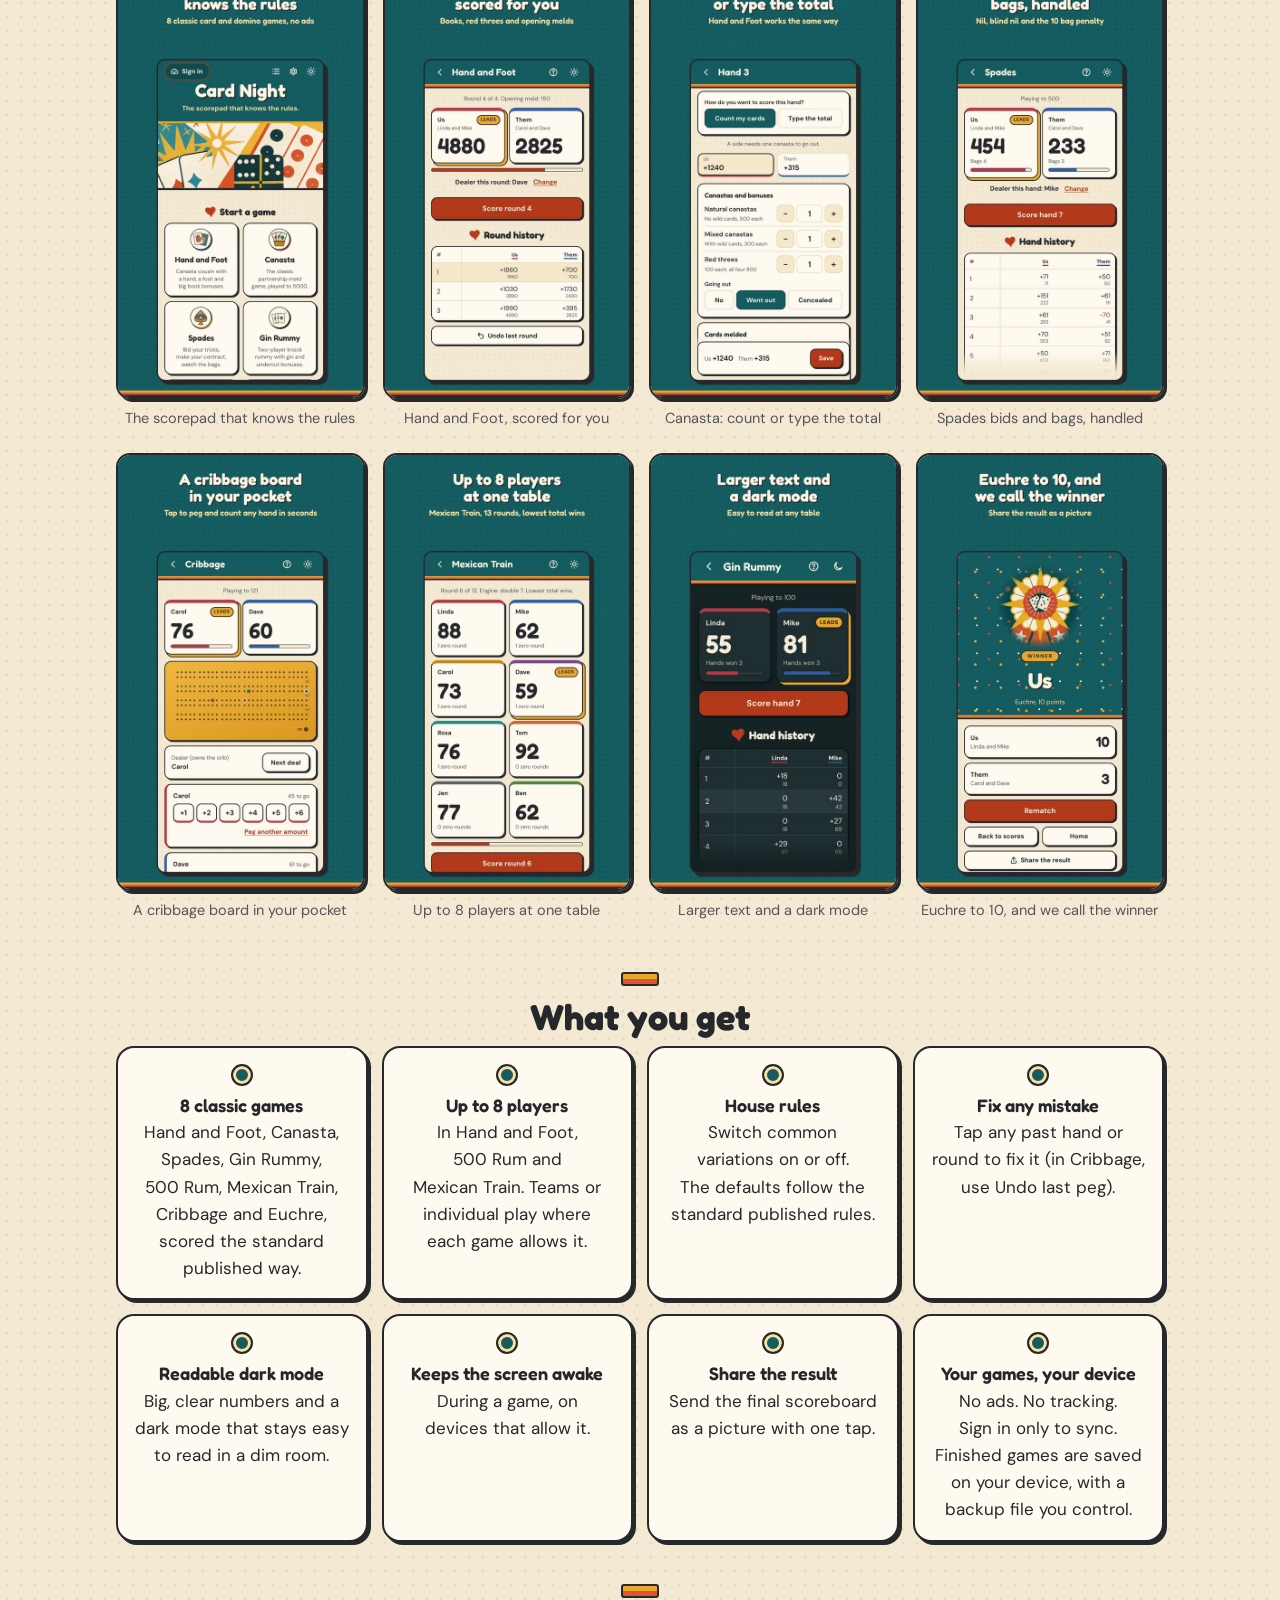
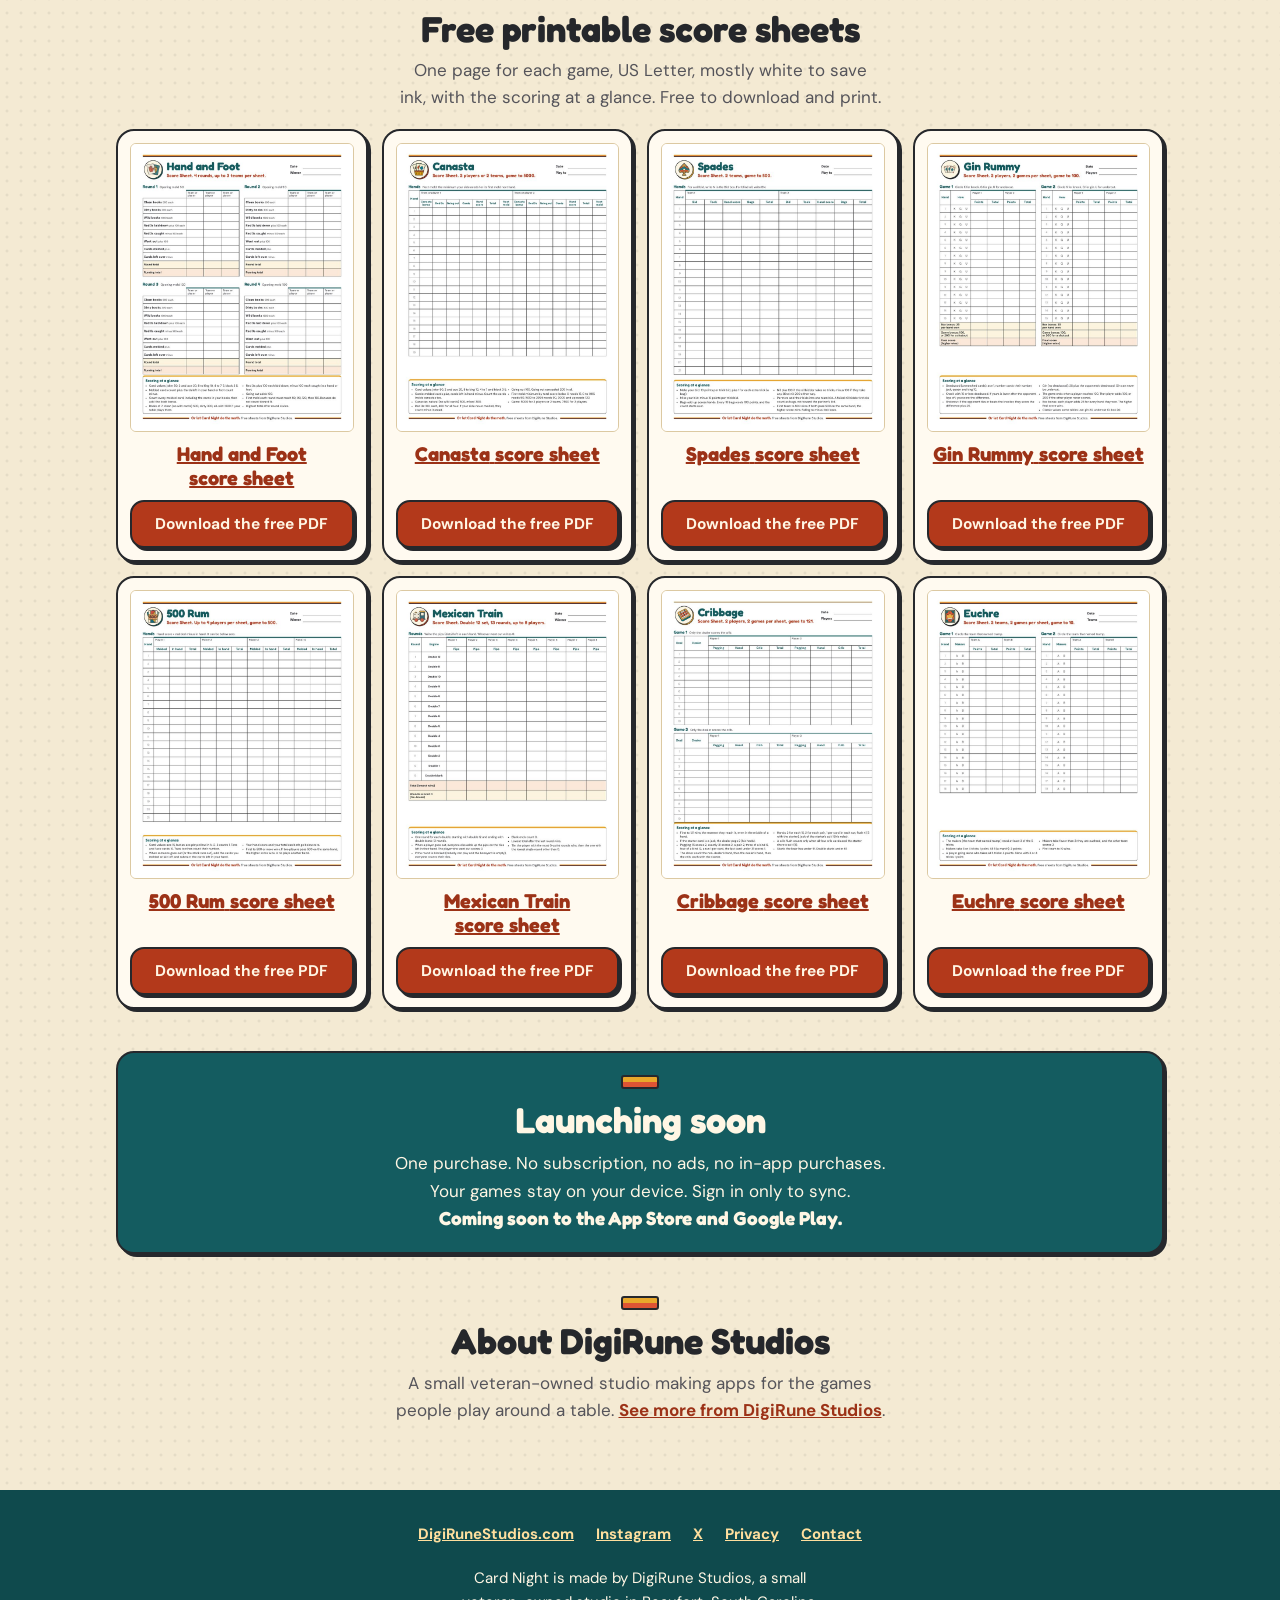
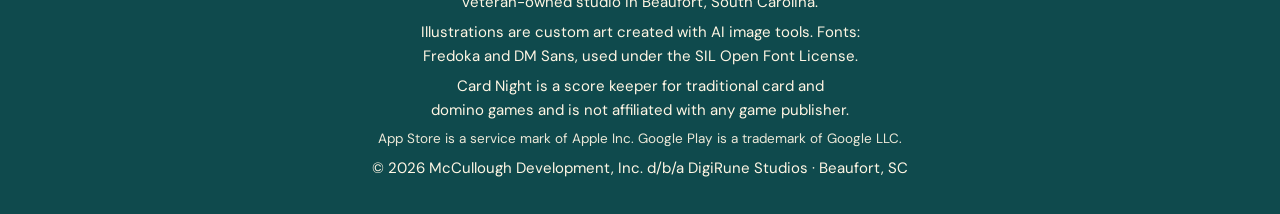
==== commit b50783e6: "Card Night website: Cribbage help wording matches the app (LAUNCHED stays false) "Tap any past hand " ====
--- a/index.html
+++ b/index.html
@@ -99,7 +99,7 @@
     <li class="card"><b>8 classic games</b>Hand&nbsp;and&nbsp;Foot, Canasta, Spades, Gin&nbsp;Rummy, 500&nbsp;Rum, Mexican&nbsp;Train, Cribbage and Euchre, scored the standard published way.</li>
     <li class="card"><b>Up to 8 players</b>In Hand&nbsp;and&nbsp;Foot, 500&nbsp;Rum and Mexican&nbsp;Train. Teams or individual play where each game allows it.</li>
     <li class="card"><b>House rules</b>Switch common variations on or off. The defaults follow the standard published rules.</li>
-    <li class="card"><b>Fix any mistake</b>Tap any past hand or round to fix it (in Cribbage, undo the last peg).</li>
+    <li class="card"><b>Fix any mistake</b>Tap any past hand or round to fix it (in Cribbage, use Undo last peg).</li>
     <li class="card"><b>Readable dark mode</b>Big, clear numbers and a dark mode that stays easy to read in a dim room.</li>
     <li class="card"><b>Keeps the screen awake</b>During a game, on devices that allow it.</li>
     <li class="card"><b>Share&nbsp;the&nbsp;result</b>Send the final scoreboard as a picture with one tap.</li>
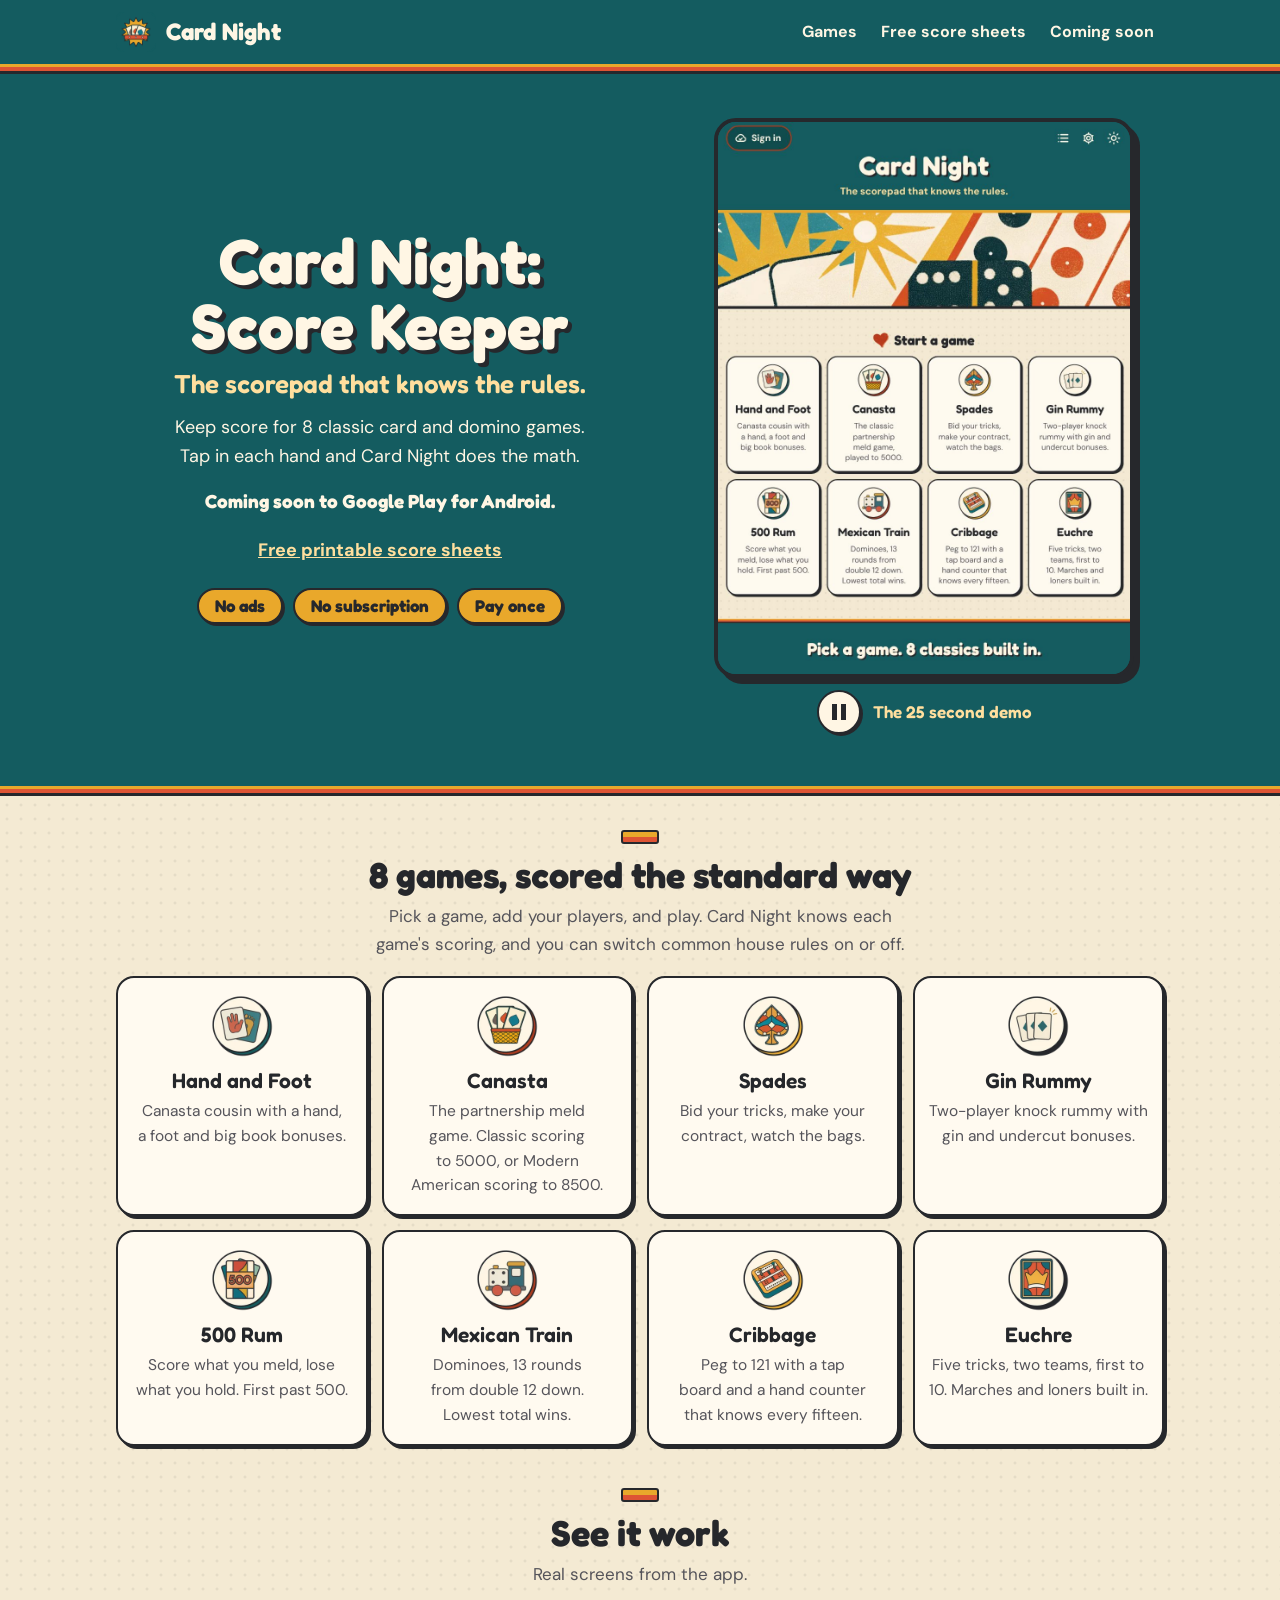
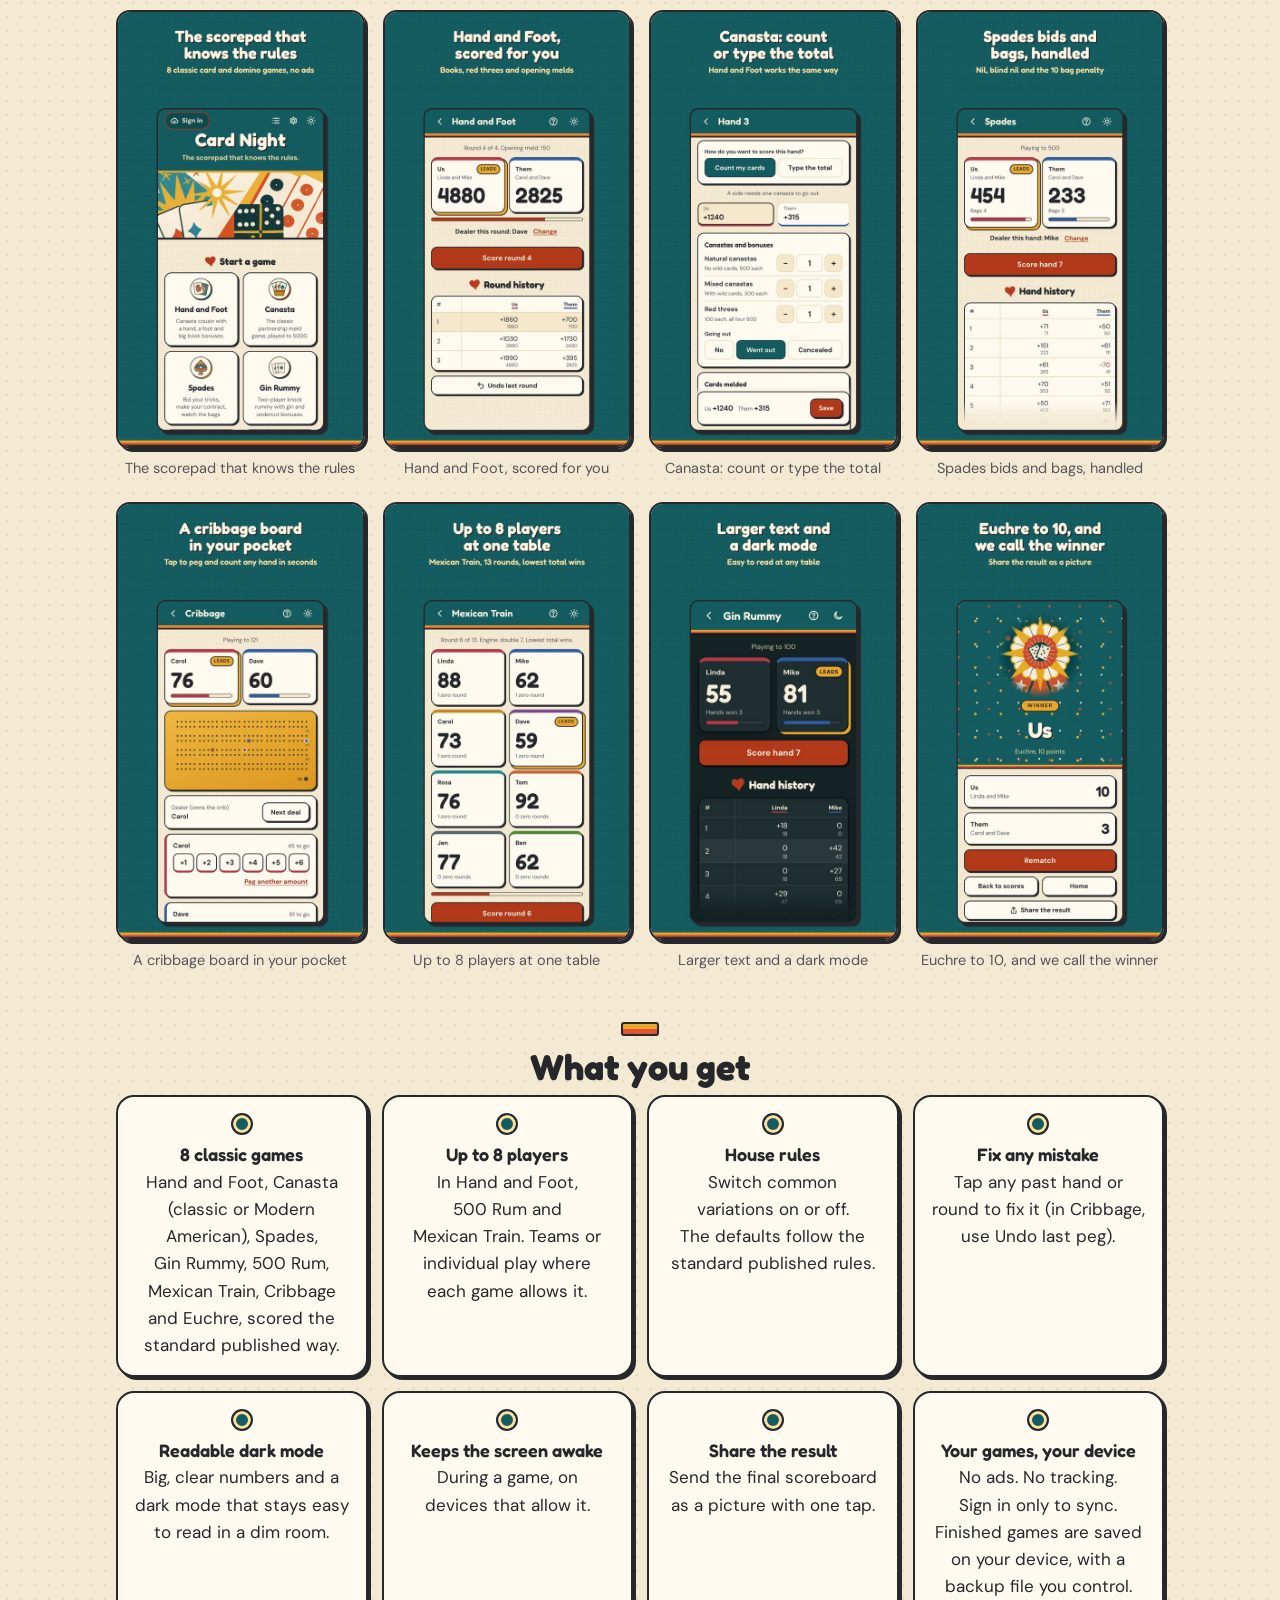
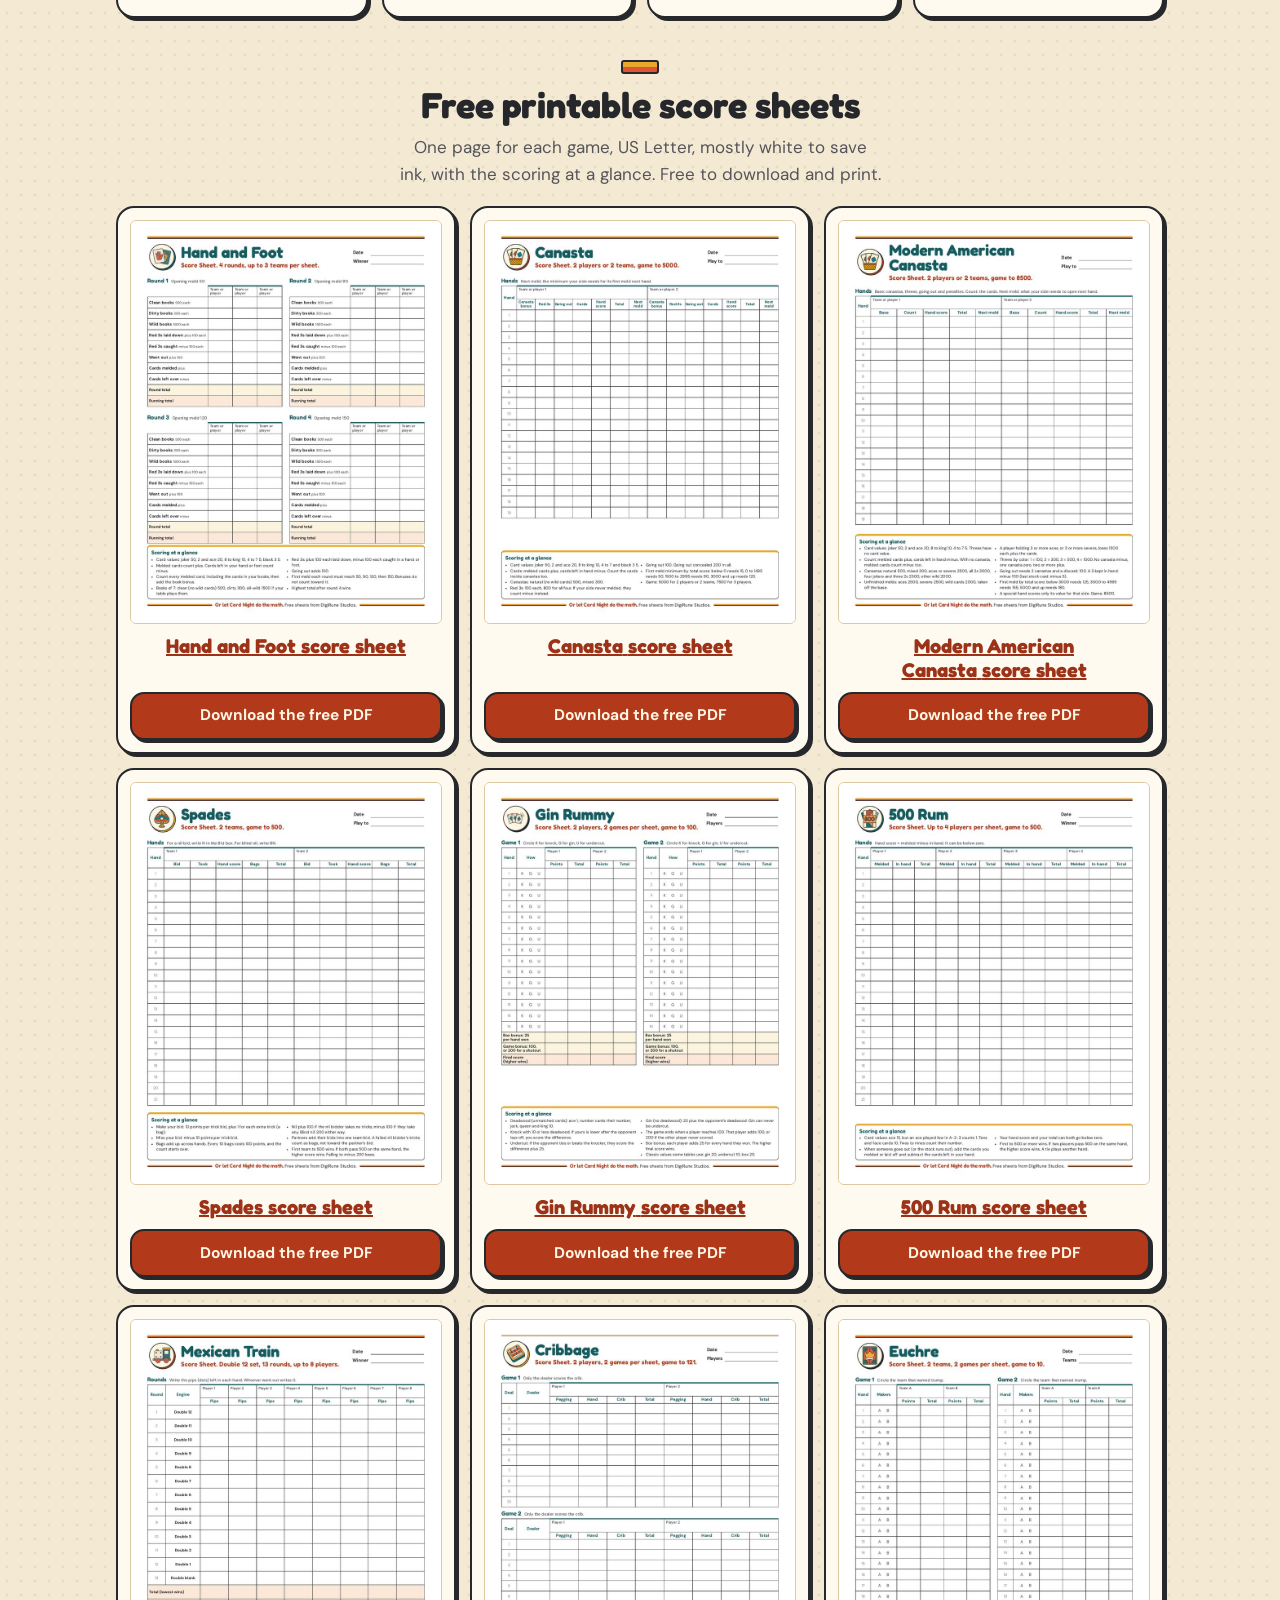
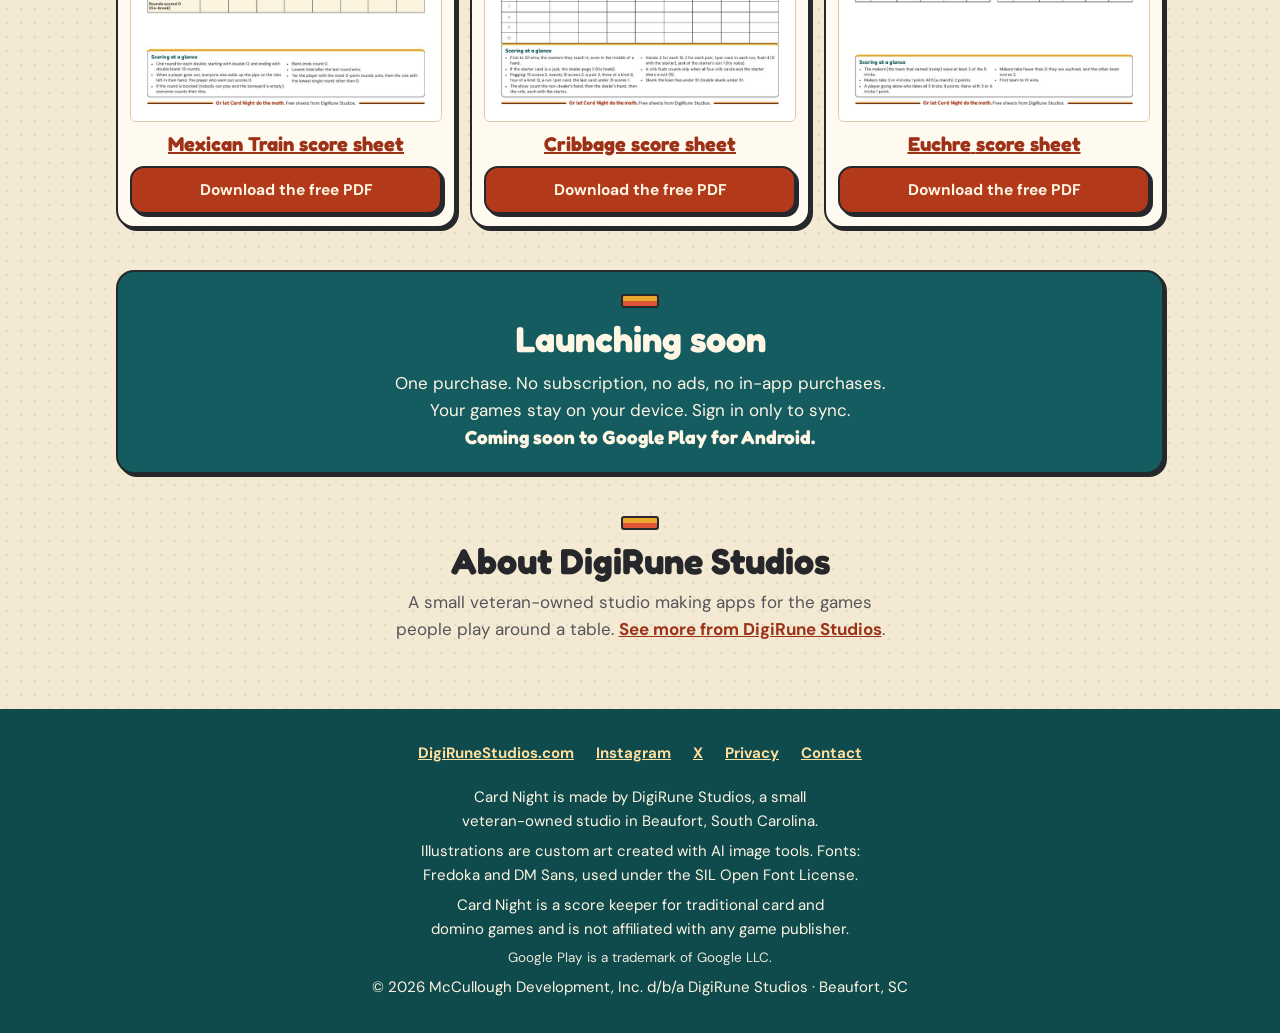
==== commit 0475c3e5: "Card Night website: Modern American Canasta score sheet page (not published) Ninth free score sheet " ====
--- a/index.html
+++ b/index.html
@@ -4,20 +4,20 @@
 <meta charset="utf-8">
 <meta name="viewport" content="width=device-width, initial-scale=1, viewport-fit=cover">
 <title>Card Night: Score Keeper, the scorepad that knows the rules</title>
-<meta name="description" content="Coming soon. Keep score for Hand and Foot, Canasta, Spades, Gin Rummy, 500 Rum, Mexican Train, Cribbage and Euchre. Card Night does the math. No ads, no subscription, pay once. Free printable score sheets too.">
+<meta name="description" content="Coming soon. Keep score for Hand and Foot, Canasta (classic and Modern American), Spades, Gin Rummy, 500 Rum, Mexican Train, Cribbage and Euchre. Card Night does the math. No ads, no subscription, pay once. Free printable score sheets too.">
 <link rel="canonical" href="https://cardnight.digirunestudios.com/">
 <meta property="og:type" content="website">
 <meta property="og:site_name" content="Card Night: Score Keeper">
 <meta property="og:url" content="https://cardnight.digirunestudios.com/">
 <meta property="og:title" content="Card Night: Score Keeper, the scorepad that knows the rules">
-<meta property="og:description" content="Coming soon. Keep score for Hand and Foot, Canasta, Spades, Gin Rummy, 500 Rum, Mexican Train, Cribbage and Euchre. Card Night does the math. No ads, no subscription, pay once. Free printable score sheets too.">
+<meta property="og:description" content="Coming soon. Keep score for Hand and Foot, Canasta (classic and Modern American), Spades, Gin Rummy, 500 Rum, Mexican Train, Cribbage and Euchre. Card Night does the math. No ads, no subscription, pay once. Free printable score sheets too.">
 <meta property="og:image" content="https://cardnight.digirunestudios.com/site/img/og/card-night-1200x630.jpg">
 <meta property="og:image:width" content="1200">
 <meta property="og:image:height" content="630">
 <meta property="og:image:alt" content="Card Night: The scorepad that knows the rules">
 <meta name="twitter:card" content="summary_large_image">
 <meta name="twitter:title" content="Card Night: Score Keeper, the scorepad that knows the rules">
-<meta name="twitter:description" content="Coming soon. Keep score for Hand and Foot, Canasta, Spades, Gin Rummy, 500 Rum, Mexican Train, Cribbage and Euchre. Card Night does the math. No ads, no subscription, pay once. Free printable score sheets too.">
+<meta name="twitter:description" content="Coming soon. Keep score for Hand and Foot, Canasta (classic and Modern American), Spades, Gin Rummy, 500 Rum, Mexican Train, Cribbage and Euchre. Card Night does the math. No ads, no subscription, pay once. Free printable score sheets too.">
 <meta name="twitter:image" content="https://cardnight.digirunestudios.com/site/img/og/card-night-1200x630.jpg">
 <meta name="theme-color" content="#145c60">
 <link rel="icon" type="image/png" sizes="192x192" href="icons/icon-192.png">
@@ -38,7 +38,7 @@
     <h1 id="hero-title">Card&nbsp;Night:<br>Score&nbsp;Keeper</h1>
     <p class="tag">The scorepad that knows the rules.</p>
     <p class="lead">Keep score for 8 classic card and domino games. Tap in each hand and Card&nbsp;Night does the math.</p>
-    <p class="soon">Coming soon to the App&nbsp;Store and Google&nbsp;Play.</p>
+    <p class="soon">Coming soon to Google&nbsp;Play for Android.</p>
     <p class="sheetlink"><a href="#printables">Free printable score sheets</a></p>
     <ul class="pills" aria-label="Pricing"><li>No ads</li><li>No subscription</li><li>Pay once</li></ul>
   </div>
@@ -57,7 +57,7 @@
       <li>Cribbage gets a real peg board.</li>
       <li>The winner is called for you.</li>
       <li>Print a free score sheet any time.</li>
-      <li>Card&nbsp;Night: Score&nbsp;Keeper, coming soon to the App&nbsp;Store and Google&nbsp;Play.</li>
+      <li>Card&nbsp;Night: Score&nbsp;Keeper, coming soon to Google&nbsp;Play for Android.</li>
     </ol>
   </figure>
 </div></section>
@@ -68,7 +68,7 @@
   <p class="intro">Pick a game, add your players, and play. Card&nbsp;Night knows each game's scoring, and you can switch common house rules on or off.</p>
   <div class="games">
     <div class="card game"><img src="site/img/badges/hand-and-foot.webp" width="64" height="64" alt=""><h3>Hand&nbsp;and&nbsp;Foot</h3><p>Canasta cousin with a hand, a foot and big book bonuses.</p></div>
-    <div class="card game"><img src="site/img/badges/canasta.webp" width="64" height="64" alt=""><h3>Canasta</h3><p>The classic partnership meld game, played to 5000.</p></div>
+    <div class="card game"><img src="site/img/badges/canasta.webp" width="64" height="64" alt=""><h3>Canasta</h3><p>The partnership meld game. Classic scoring to 5000, or Modern American scoring to 8500.</p></div>
     <div class="card game"><img src="site/img/badges/spades.webp" width="64" height="64" alt=""><h3>Spades</h3><p>Bid your tricks, make your contract, watch the bags.</p></div>
     <div class="card game"><img src="site/img/badges/gin-rummy.webp" width="64" height="64" alt=""><h3>Gin&nbsp;Rummy</h3><p>Two-&#8288;player knock rummy with gin and undercut bonuses.</p></div>
     <div class="card game"><img src="site/img/badges/500-rum.webp" width="64" height="64" alt=""><h3>500&nbsp;Rum</h3><p>Score what you meld, lose what you hold. First past 500.</p></div>
@@ -96,7 +96,7 @@
 <section id="features" aria-labelledby="features-title"><div class="wrap">
   <h2 id="features-title">What you get</h2>
   <ul class="feats">
-    <li class="card"><b>8 classic games</b>Hand&nbsp;and&nbsp;Foot, Canasta, Spades, Gin&nbsp;Rummy, 500&nbsp;Rum, Mexican&nbsp;Train, Cribbage and Euchre, scored the standard published way.</li>
+    <li class="card"><b>8 classic games</b>Hand&nbsp;and&nbsp;Foot, Canasta (classic or Modern American), Spades, Gin&nbsp;Rummy, 500&nbsp;Rum, Mexican&nbsp;Train, Cribbage and Euchre, scored the standard published way.</li>
     <li class="card"><b>Up to 8 players</b>In Hand&nbsp;and&nbsp;Foot, 500&nbsp;Rum and Mexican&nbsp;Train. Teams or individual play where each game allows it.</li>
     <li class="card"><b>House rules</b>Switch common variations on or off. The defaults follow the standard published rules.</li>
     <li class="card"><b>Fix any mistake</b>Tap any past hand or round to fix it (in Cribbage, use Undo last peg).</li>
@@ -120,6 +120,11 @@
       <a href="printables/canasta.html"><img class="pv" src="site/img/sheets/canasta.jpg" width="760" height="983" loading="lazy" alt="Preview of the free Canasta score sheet"></a>
       <h3><a href="printables/canasta.html"><span class="nm">Canasta</span> <span class="ss">score sheet</span></a></h3>
       <a class="btn primary block" href="printables/pdf/canasta.pdf" download="Canasta-Score-Sheet.pdf" type="application/pdf" aria-label="Download the free PDF: Canasta score sheet"><span class="dl-long">Download the free PDF</span><span class="dl-short">Free PDF</span></a>
+    </div>
+    <div class="card sheet">
+      <a href="printables/modern-american-canasta.html"><img class="pv" src="site/img/sheets/modern-american-canasta.jpg" width="760" height="983" loading="lazy" alt="Preview of the free Modern American Canasta score sheet"></a>
+      <h3><a href="printables/modern-american-canasta.html"><span class="nm long">Modern American Canasta</span> <span class="ss">score sheet</span></a></h3>
+      <a class="btn primary block" href="printables/pdf/modern-american-canasta.pdf" download="Modern-American-Canasta-Score-Sheet.pdf" type="application/pdf" aria-label="Download the free PDF: Modern American Canasta score sheet"><span class="dl-long">Download the free PDF</span><span class="dl-short">Free PDF</span></a>
     </div>
     <div class="card sheet">
       <a href="printables/spades.html"><img class="pv" src="site/img/sheets/spades.jpg" width="760" height="983" loading="lazy" alt="Preview of the free Spades score sheet"></a>
@@ -158,7 +163,7 @@
   <div class="card panel cta">
     <h2 id="get-title">Launching soon</h2>
     <p>One purchase. No subscription, no ads, no in-&#8288;app purchases. Your games stay on your device. Sign in only to sync.</p>
-    <p class="soon">Coming soon to the App&nbsp;Store and Google&nbsp;Play.</p>
+    <p class="soon">Coming soon to Google&nbsp;Play for Android.</p>
   </div>
 </div></section>
 
@@ -178,7 +183,7 @@
   <p>Card&nbsp;Night is made by DigiRune&nbsp;Studios, a small veteran-&#8288;owned studio in Beaufort, South&nbsp;Carolina.</p>
   <p>Illustrations are custom art created with AI image tools. Fonts: Fredoka and DM Sans, used under the SIL Open Font License.</p>
   <p>Card&nbsp;Night is a score&nbsp;keeper for traditional card and domino games and is not affiliated with any game publisher.</p>
-  <p class="tm">App&nbsp;Store is a service mark of Apple Inc. Google&nbsp;Play is a trademark of Google LLC.</p>
+  <p class="tm">Google&nbsp;Play is a trademark of Google LLC.</p>
   <p>&copy; 2026 McCullough Development, Inc. d/b/a DigiRune&nbsp;Studios &middot; Beaufort, SC</p>
 </div></footer>
 <script src="site/site.js" defer></script>
--- a/site/site.css
+++ b/site/site.css
@@ -192,6 +192,12 @@
   .sheet h3 a { text-decoration: none; }
   .sheet h3 .nm { text-decoration: underline; text-decoration-thickness: 2px; text-underline-offset: 3px; }
 }
+/* Nine score sheets (Modern American Canasta added 2026-10-06): 3 by 3 on wide screens; with 2 columns the last
+   sheet sits centered instead of alone at the left. */
+@media (min-width: 960px) { .sheets { grid-template-columns: repeat(3, minmax(0, 1fr)); } }
+@media (max-width: 959px) { .sheets > :last-child:nth-child(odd) { grid-column: 1 / -1; justify-self: center; width: calc(50% - 6px); } }
+/* A long game name (Modern American Canasta) may wrap between words on a phone instead of running past its card. */
+.sheet h3 .nm.long { white-space: normal; text-wrap: balance; }
 @font-face {
   font-family: 'Fredoka';
   font-style: normal;
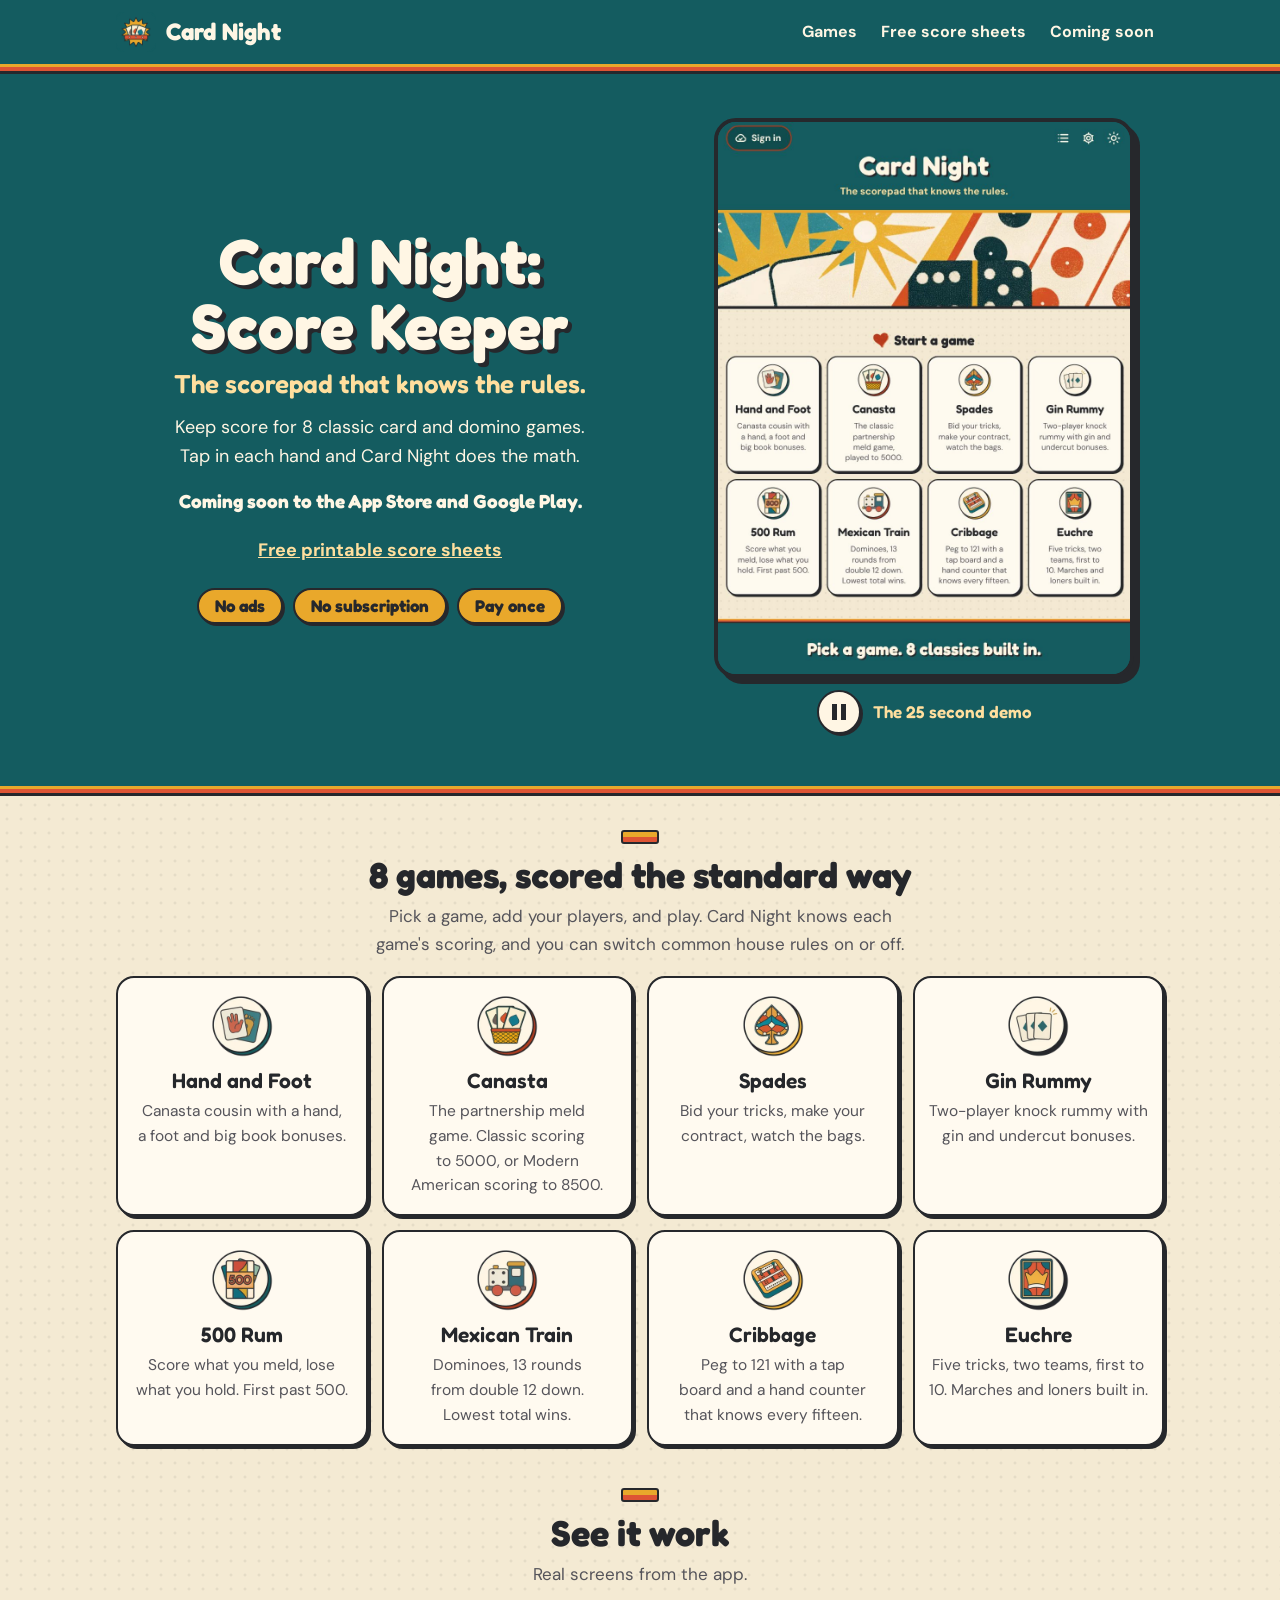
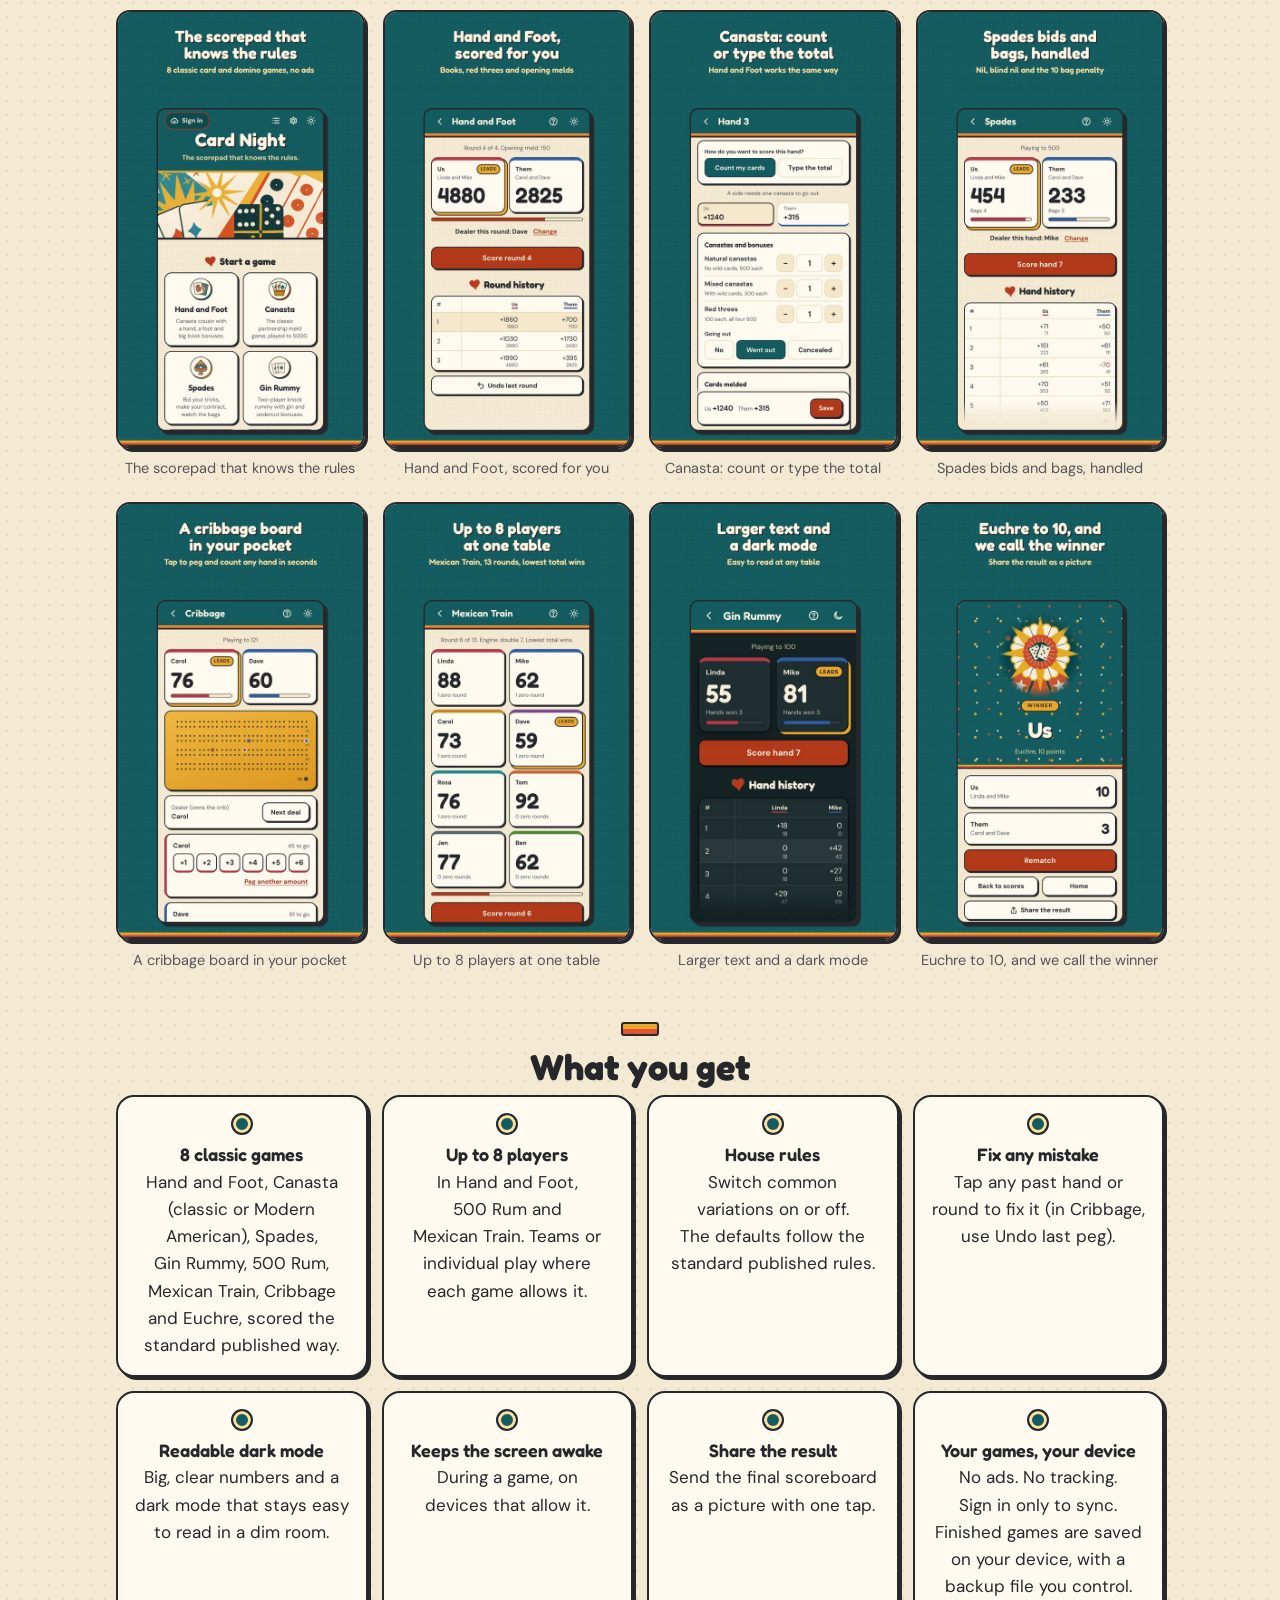
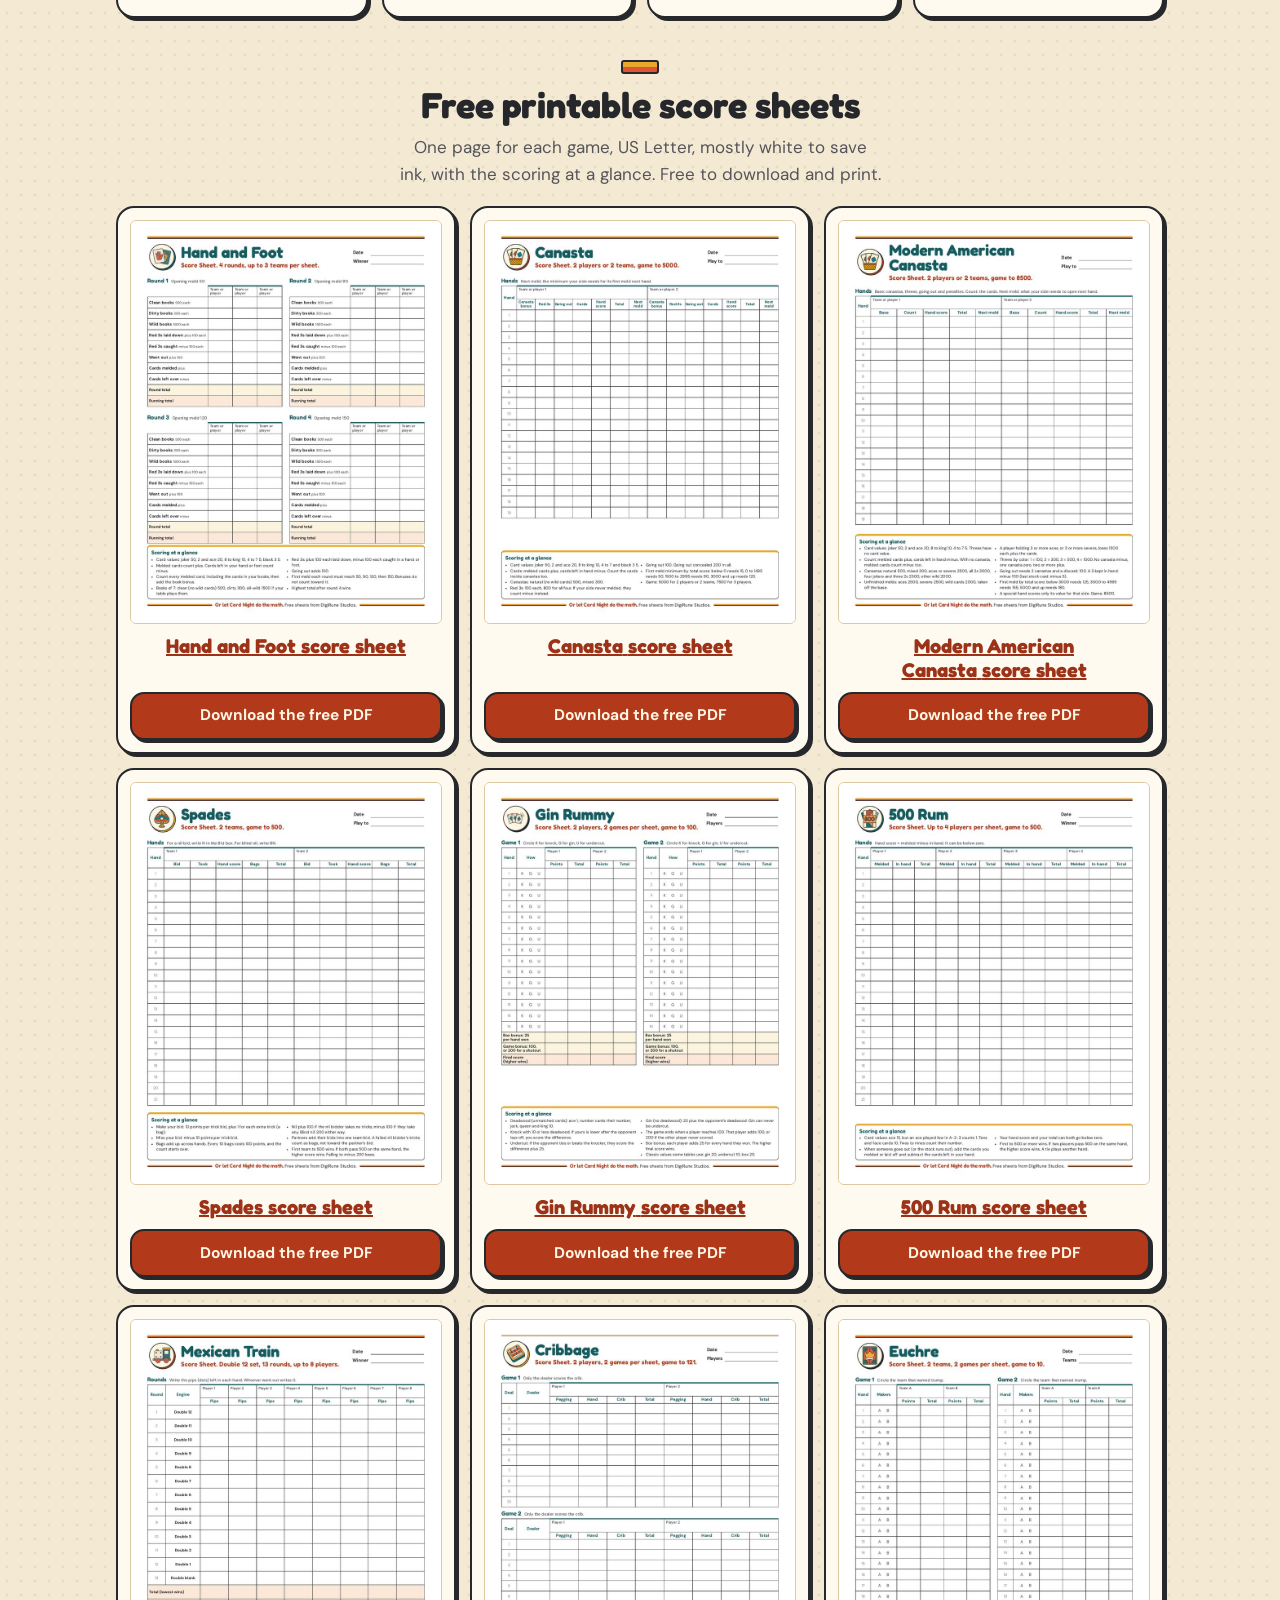
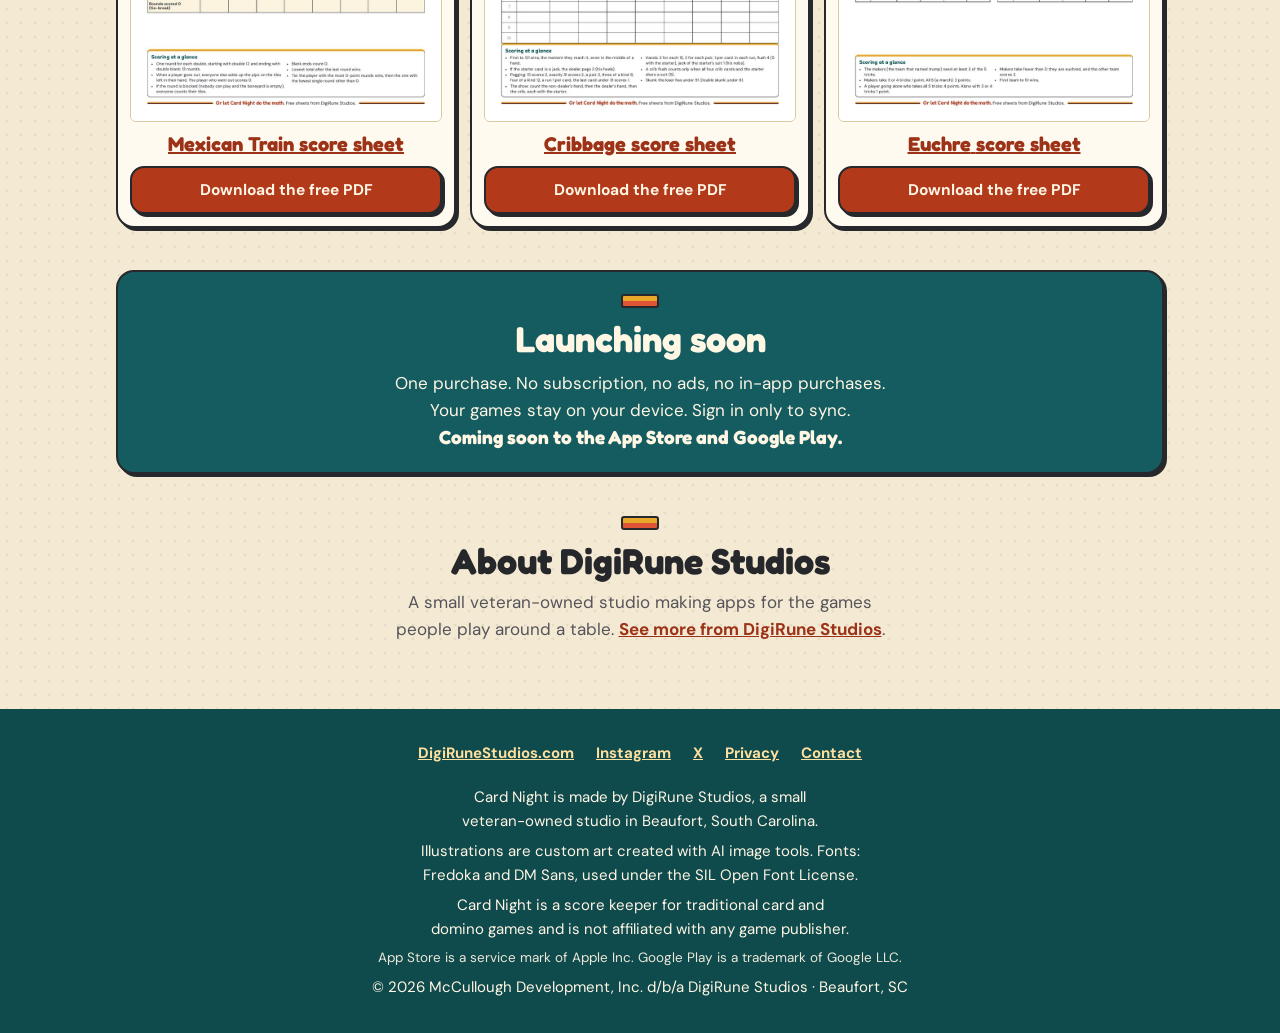
==== commit a07cc96a: "Card Night website: Modern American Canasta score sheet page (not published) Ninth free score sheet " ====
--- a/index.html
+++ b/index.html
@@ -38,7 +38,7 @@
     <h1 id="hero-title">Card&nbsp;Night:<br>Score&nbsp;Keeper</h1>
     <p class="tag">The scorepad that knows the rules.</p>
     <p class="lead">Keep score for 8 classic card and domino games. Tap in each hand and Card&nbsp;Night does the math.</p>
-    <p class="soon">Coming soon to Google&nbsp;Play for Android.</p>
+    <p class="soon">Coming soon to the App&nbsp;Store and Google&nbsp;Play.</p>
     <p class="sheetlink"><a href="#printables">Free printable score sheets</a></p>
     <ul class="pills" aria-label="Pricing"><li>No ads</li><li>No subscription</li><li>Pay once</li></ul>
   </div>
@@ -57,7 +57,7 @@
       <li>Cribbage gets a real peg board.</li>
       <li>The winner is called for you.</li>
       <li>Print a free score sheet any time.</li>
-      <li>Card&nbsp;Night: Score&nbsp;Keeper, coming soon to Google&nbsp;Play for Android.</li>
+      <li>Card&nbsp;Night: Score&nbsp;Keeper, coming soon to the App&nbsp;Store and Google&nbsp;Play.</li>
     </ol>
   </figure>
 </div></section>
@@ -163,7 +163,7 @@
   <div class="card panel cta">
     <h2 id="get-title">Launching soon</h2>
     <p>One purchase. No subscription, no ads, no in-&#8288;app purchases. Your games stay on your device. Sign in only to sync.</p>
-    <p class="soon">Coming soon to Google&nbsp;Play for Android.</p>
+    <p class="soon">Coming soon to the App&nbsp;Store and Google&nbsp;Play.</p>
   </div>
 </div></section>
 
@@ -183,7 +183,7 @@
   <p>Card&nbsp;Night is made by DigiRune&nbsp;Studios, a small veteran-&#8288;owned studio in Beaufort, South&nbsp;Carolina.</p>
   <p>Illustrations are custom art created with AI image tools. Fonts: Fredoka and DM Sans, used under the SIL Open Font License.</p>
   <p>Card&nbsp;Night is a score&nbsp;keeper for traditional card and domino games and is not affiliated with any game publisher.</p>
-  <p class="tm">Google&nbsp;Play is a trademark of Google LLC.</p>
+  <p class="tm">App&nbsp;Store is a service mark of Apple Inc. Google&nbsp;Play is a trademark of Google LLC.</p>
   <p>&copy; 2026 McCullough Development, Inc. d/b/a DigiRune&nbsp;Studios &middot; Beaufort, SC</p>
 </div></footer>
 <script src="site/site.js" defer></script>
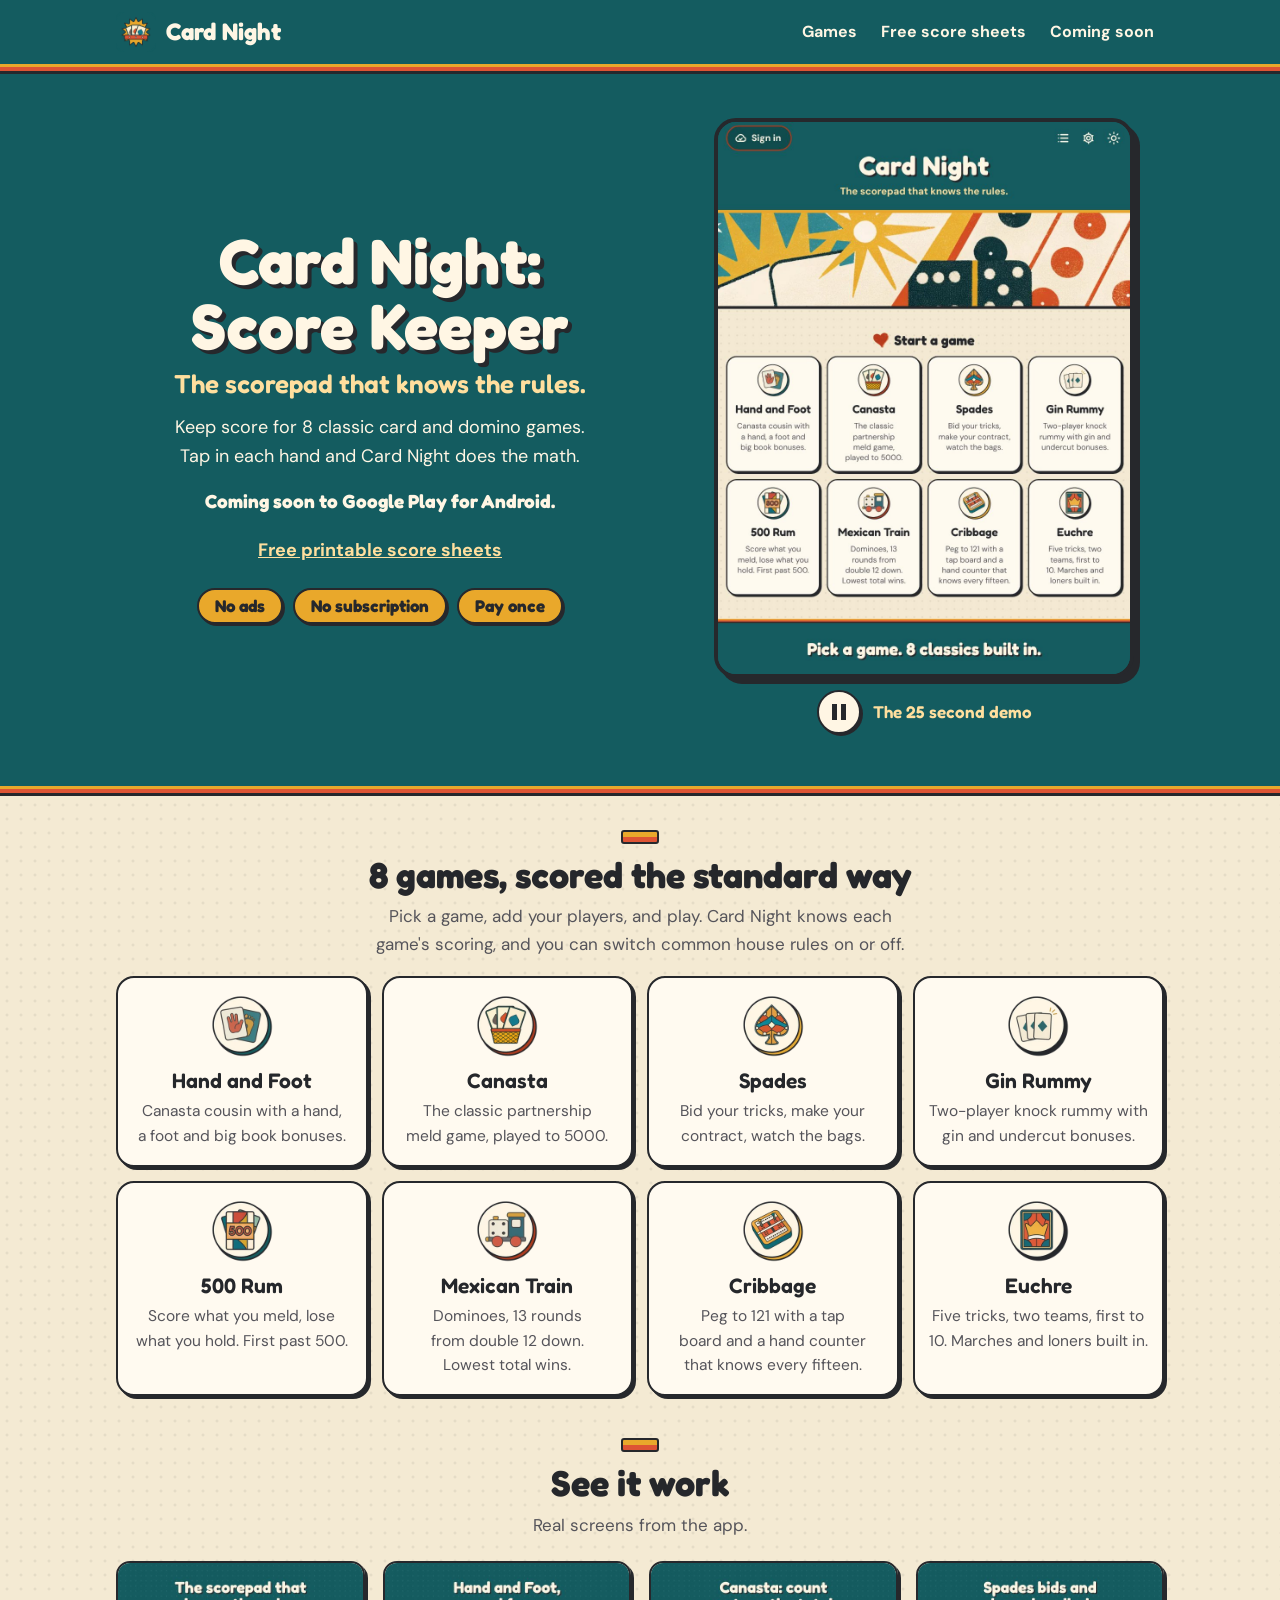
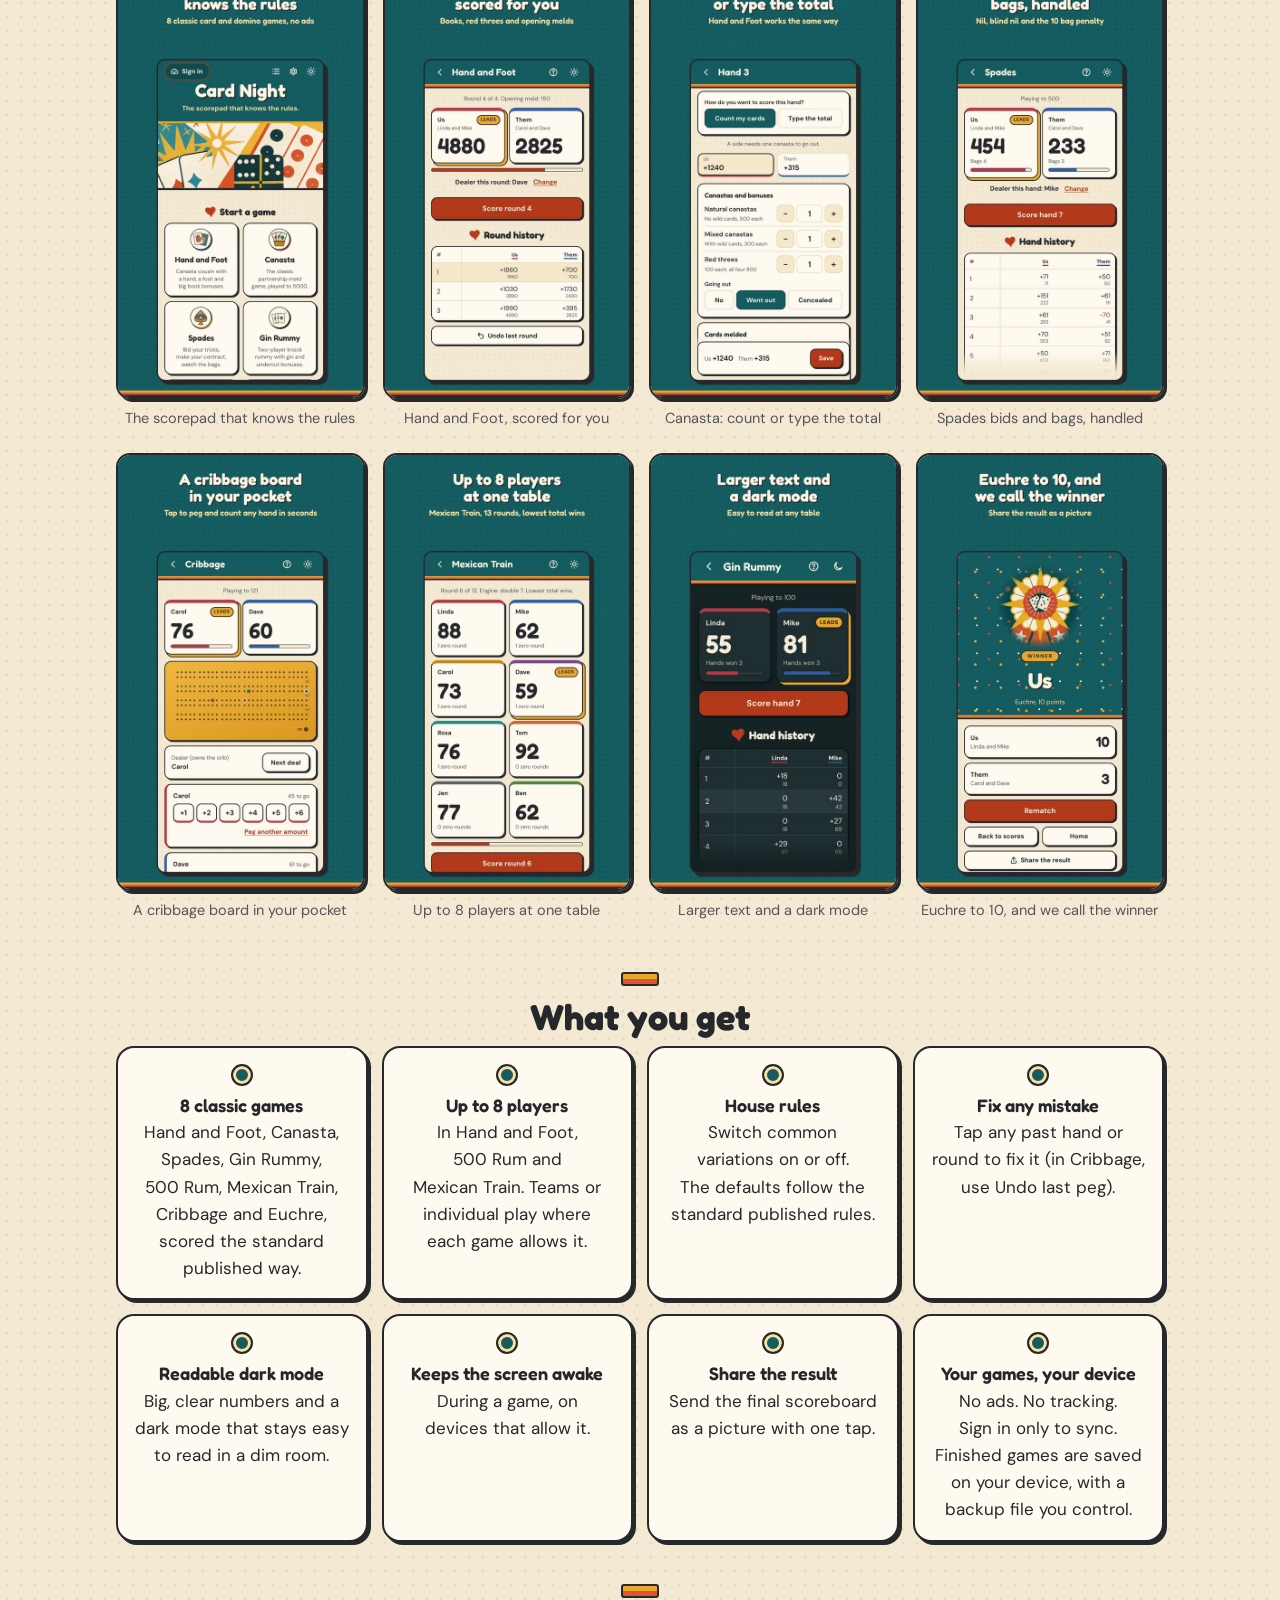
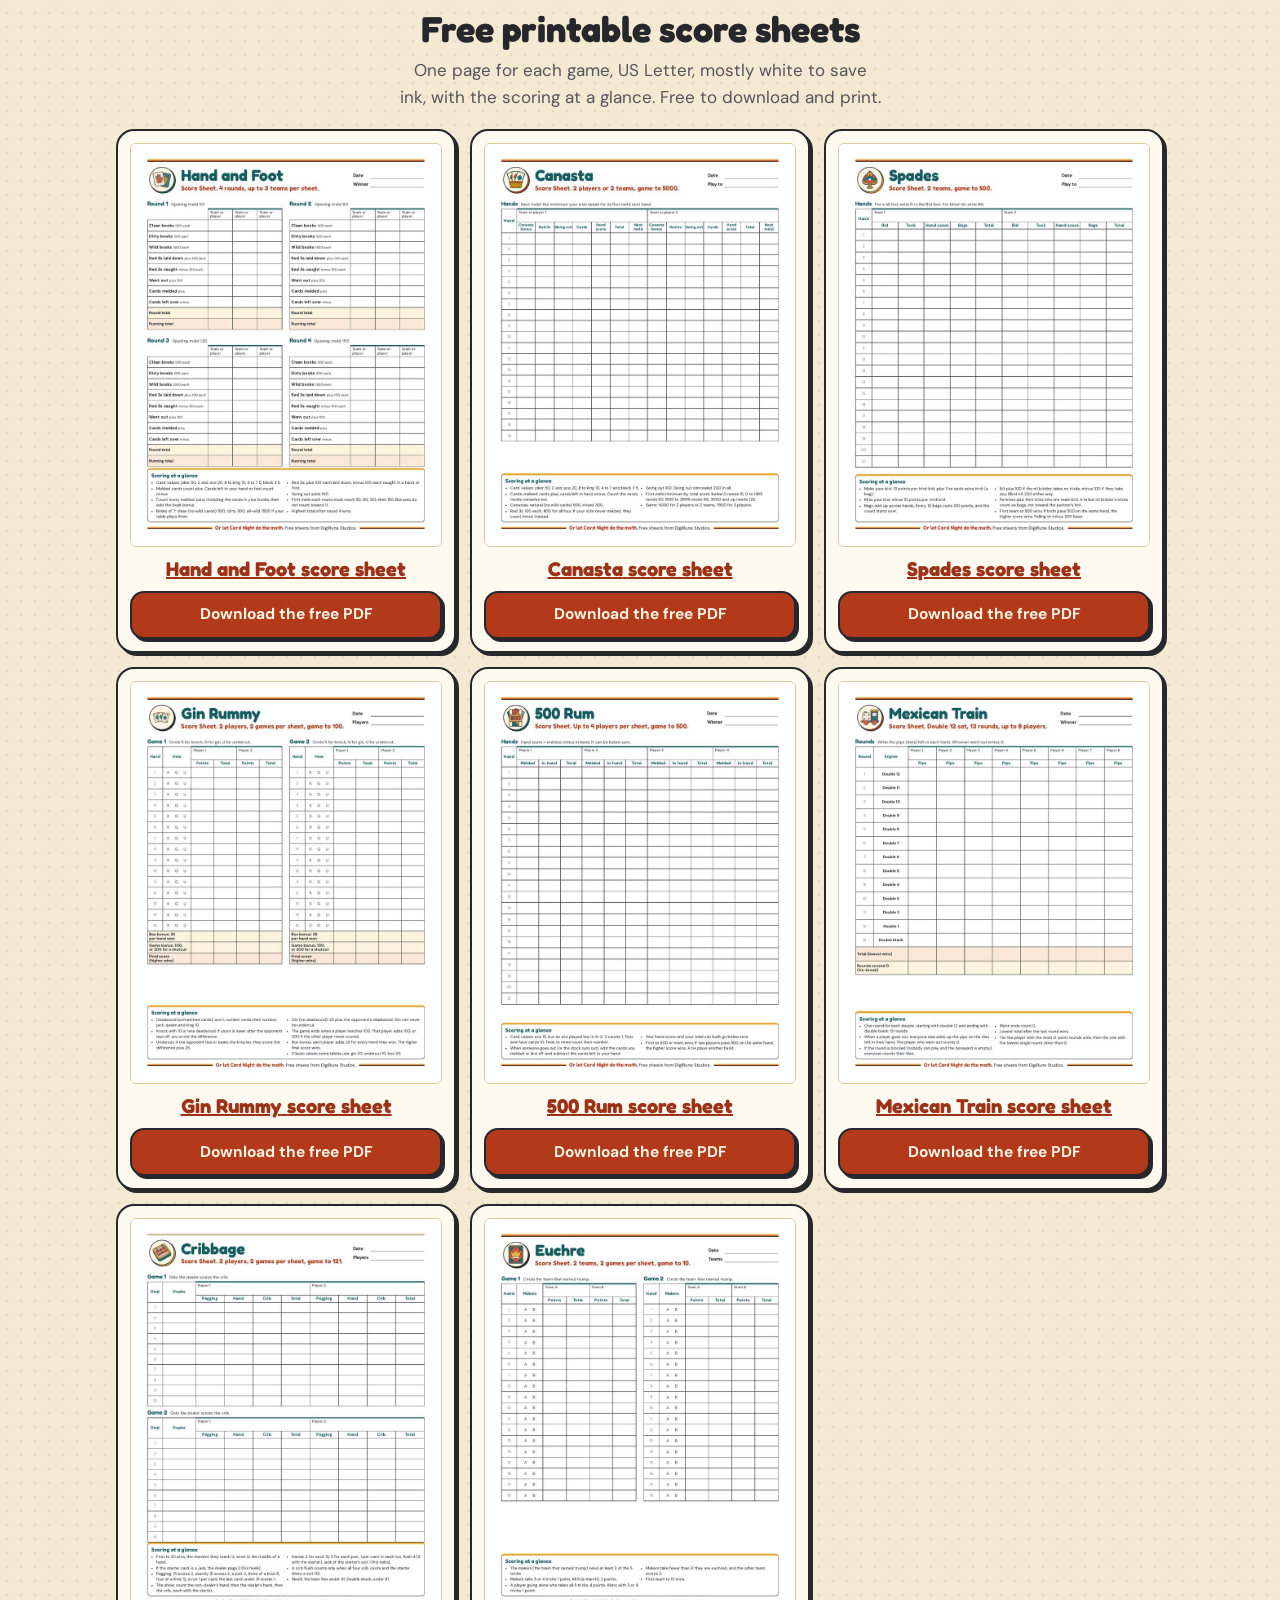
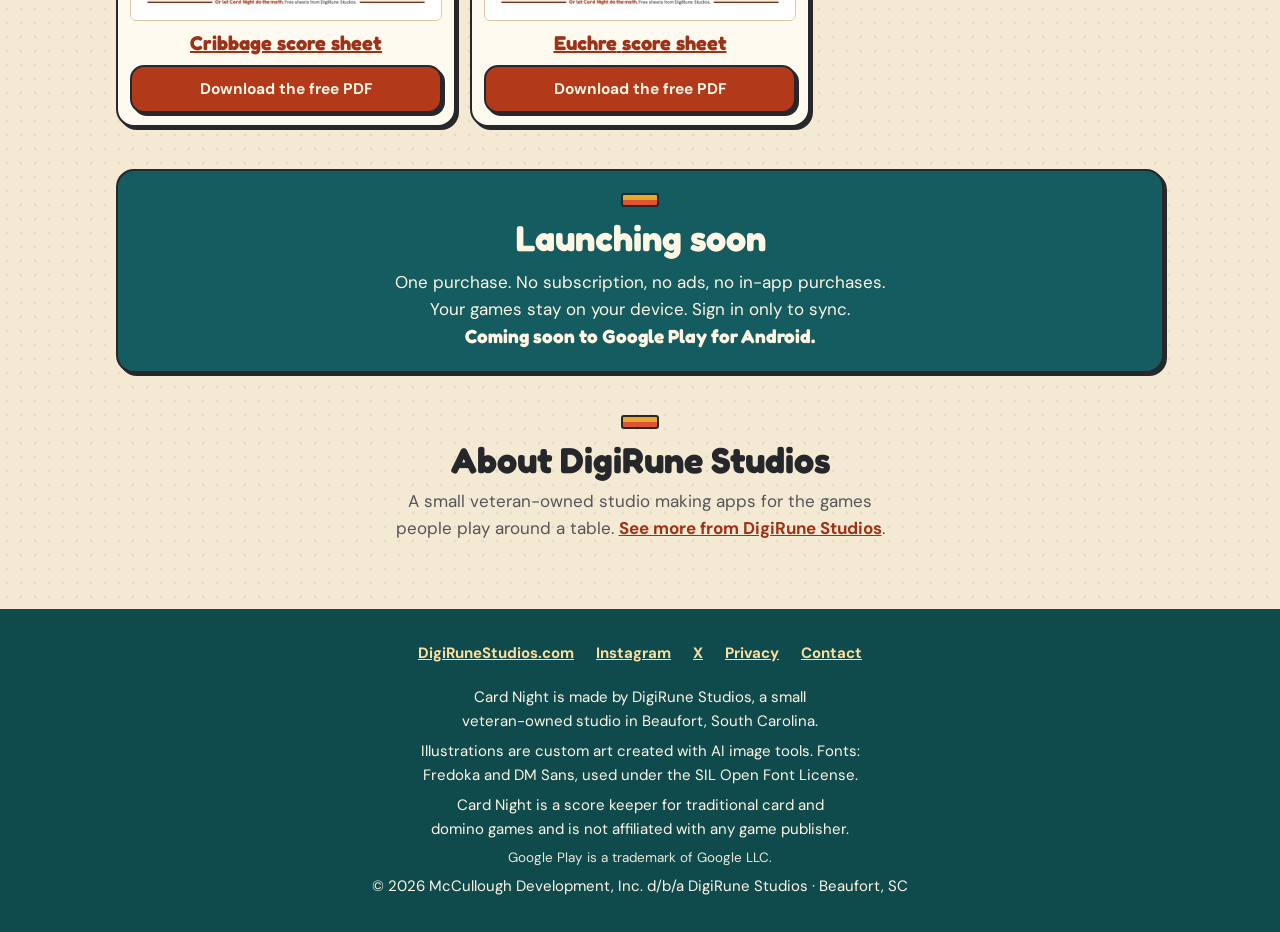
==== commit ad00c8d3: "Interim wording: Google Play first (Business Model Change 2026-10-20) Apple rejected the four own ap" ====
--- a/index.html
+++ b/index.html
@@ -4,20 +4,20 @@
 <meta charset="utf-8">
 <meta name="viewport" content="width=device-width, initial-scale=1, viewport-fit=cover">
 <title>Card Night: Score Keeper, the scorepad that knows the rules</title>
-<meta name="description" content="Coming soon. Keep score for Hand and Foot, Canasta (classic and Modern American), Spades, Gin Rummy, 500 Rum, Mexican Train, Cribbage and Euchre. Card Night does the math. No ads, no subscription, pay once. Free printable score sheets too.">
+<meta name="description" content="Coming soon. Keep score for Hand and Foot, Canasta, Spades, Gin Rummy, 500 Rum, Mexican Train, Cribbage and Euchre. Card Night does the math. No ads, no subscription, pay once. Free printable score sheets too.">
 <link rel="canonical" href="https://cardnight.digirunestudios.com/">
 <meta property="og:type" content="website">
 <meta property="og:site_name" content="Card Night: Score Keeper">
 <meta property="og:url" content="https://cardnight.digirunestudios.com/">
 <meta property="og:title" content="Card Night: Score Keeper, the scorepad that knows the rules">
-<meta property="og:description" content="Coming soon. Keep score for Hand and Foot, Canasta (classic and Modern American), Spades, Gin Rummy, 500 Rum, Mexican Train, Cribbage and Euchre. Card Night does the math. No ads, no subscription, pay once. Free printable score sheets too.">
+<meta property="og:description" content="Coming soon. Keep score for Hand and Foot, Canasta, Spades, Gin Rummy, 500 Rum, Mexican Train, Cribbage and Euchre. Card Night does the math. No ads, no subscription, pay once. Free printable score sheets too.">
 <meta property="og:image" content="https://cardnight.digirunestudios.com/site/img/og/card-night-1200x630.jpg">
 <meta property="og:image:width" content="1200">
 <meta property="og:image:height" content="630">
 <meta property="og:image:alt" content="Card Night: The scorepad that knows the rules">
 <meta name="twitter:card" content="summary_large_image">
 <meta name="twitter:title" content="Card Night: Score Keeper, the scorepad that knows the rules">
-<meta name="twitter:description" content="Coming soon. Keep score for Hand and Foot, Canasta (classic and Modern American), Spades, Gin Rummy, 500 Rum, Mexican Train, Cribbage and Euchre. Card Night does the math. No ads, no subscription, pay once. Free printable score sheets too.">
+<meta name="twitter:description" content="Coming soon. Keep score for Hand and Foot, Canasta, Spades, Gin Rummy, 500 Rum, Mexican Train, Cribbage and Euchre. Card Night does the math. No ads, no subscription, pay once. Free printable score sheets too.">
 <meta name="twitter:image" content="https://cardnight.digirunestudios.com/site/img/og/card-night-1200x630.jpg">
 <meta name="theme-color" content="#145c60">
 <link rel="icon" type="image/png" sizes="192x192" href="icons/icon-192.png">
@@ -38,7 +38,7 @@
     <h1 id="hero-title">Card&nbsp;Night:<br>Score&nbsp;Keeper</h1>
     <p class="tag">The scorepad that knows the rules.</p>
     <p class="lead">Keep score for 8 classic card and domino games. Tap in each hand and Card&nbsp;Night does the math.</p>
-    <p class="soon">Coming soon to the App&nbsp;Store and Google&nbsp;Play.</p>
+    <p class="soon">Coming soon to Google&nbsp;Play for Android.</p>
     <p class="sheetlink"><a href="#printables">Free printable score sheets</a></p>
     <ul class="pills" aria-label="Pricing"><li>No ads</li><li>No subscription</li><li>Pay once</li></ul>
   </div>
@@ -57,7 +57,7 @@
       <li>Cribbage gets a real peg board.</li>
       <li>The winner is called for you.</li>
       <li>Print a free score sheet any time.</li>
-      <li>Card&nbsp;Night: Score&nbsp;Keeper, coming soon to the App&nbsp;Store and Google&nbsp;Play.</li>
+      <li>Card&nbsp;Night: Score&nbsp;Keeper, coming soon to Google&nbsp;Play for Android.</li>
     </ol>
   </figure>
 </div></section>
@@ -68,7 +68,7 @@
   <p class="intro">Pick a game, add your players, and play. Card&nbsp;Night knows each game's scoring, and you can switch common house rules on or off.</p>
   <div class="games">
     <div class="card game"><img src="site/img/badges/hand-and-foot.webp" width="64" height="64" alt=""><h3>Hand&nbsp;and&nbsp;Foot</h3><p>Canasta cousin with a hand, a foot and big book bonuses.</p></div>
-    <div class="card game"><img src="site/img/badges/canasta.webp" width="64" height="64" alt=""><h3>Canasta</h3><p>The partnership meld game. Classic scoring to 5000, or Modern American scoring to 8500.</p></div>
+    <div class="card game"><img src="site/img/badges/canasta.webp" width="64" height="64" alt=""><h3>Canasta</h3><p>The classic partnership meld game, played to 5000.</p></div>
     <div class="card game"><img src="site/img/badges/spades.webp" width="64" height="64" alt=""><h3>Spades</h3><p>Bid your tricks, make your contract, watch the bags.</p></div>
     <div class="card game"><img src="site/img/badges/gin-rummy.webp" width="64" height="64" alt=""><h3>Gin&nbsp;Rummy</h3><p>Two-&#8288;player knock rummy with gin and undercut bonuses.</p></div>
     <div class="card game"><img src="site/img/badges/500-rum.webp" width="64" height="64" alt=""><h3>500&nbsp;Rum</h3><p>Score what you meld, lose what you hold. First past 500.</p></div>
@@ -96,7 +96,7 @@
 <section id="features" aria-labelledby="features-title"><div class="wrap">
   <h2 id="features-title">What you get</h2>
   <ul class="feats">
-    <li class="card"><b>8 classic games</b>Hand&nbsp;and&nbsp;Foot, Canasta (classic or Modern American), Spades, Gin&nbsp;Rummy, 500&nbsp;Rum, Mexican&nbsp;Train, Cribbage and Euchre, scored the standard published way.</li>
+    <li class="card"><b>8 classic games</b>Hand&nbsp;and&nbsp;Foot, Canasta, Spades, Gin&nbsp;Rummy, 500&nbsp;Rum, Mexican&nbsp;Train, Cribbage and Euchre, scored the standard published way.</li>
     <li class="card"><b>Up to 8 players</b>In Hand&nbsp;and&nbsp;Foot, 500&nbsp;Rum and Mexican&nbsp;Train. Teams or individual play where each game allows it.</li>
     <li class="card"><b>House rules</b>Switch common variations on or off. The defaults follow the standard published rules.</li>
     <li class="card"><b>Fix any mistake</b>Tap any past hand or round to fix it (in Cribbage, use Undo last peg).</li>
@@ -120,11 +120,6 @@
       <a href="printables/canasta.html"><img class="pv" src="site/img/sheets/canasta.jpg" width="760" height="983" loading="lazy" alt="Preview of the free Canasta score sheet"></a>
       <h3><a href="printables/canasta.html"><span class="nm">Canasta</span> <span class="ss">score sheet</span></a></h3>
       <a class="btn primary block" href="printables/pdf/canasta.pdf" download="Canasta-Score-Sheet.pdf" type="application/pdf" aria-label="Download the free PDF: Canasta score sheet"><span class="dl-long">Download the free PDF</span><span class="dl-short">Free PDF</span></a>
-    </div>
-    <div class="card sheet">
-      <a href="printables/modern-american-canasta.html"><img class="pv" src="site/img/sheets/modern-american-canasta.jpg" width="760" height="983" loading="lazy" alt="Preview of the free Modern American Canasta score sheet"></a>
-      <h3><a href="printables/modern-american-canasta.html"><span class="nm long">Modern American Canasta</span> <span class="ss">score sheet</span></a></h3>
-      <a class="btn primary block" href="printables/pdf/modern-american-canasta.pdf" download="Modern-American-Canasta-Score-Sheet.pdf" type="application/pdf" aria-label="Download the free PDF: Modern American Canasta score sheet"><span class="dl-long">Download the free PDF</span><span class="dl-short">Free PDF</span></a>
     </div>
     <div class="card sheet">
       <a href="printables/spades.html"><img class="pv" src="site/img/sheets/spades.jpg" width="760" height="983" loading="lazy" alt="Preview of the free Spades score sheet"></a>
@@ -163,7 +158,7 @@
   <div class="card panel cta">
     <h2 id="get-title">Launching soon</h2>
     <p>One purchase. No subscription, no ads, no in-&#8288;app purchases. Your games stay on your device. Sign in only to sync.</p>
-    <p class="soon">Coming soon to the App&nbsp;Store and Google&nbsp;Play.</p>
+    <p class="soon">Coming soon to Google&nbsp;Play for Android.</p>
   </div>
 </div></section>
 
@@ -183,7 +178,7 @@
   <p>Card&nbsp;Night is made by DigiRune&nbsp;Studios, a small veteran-&#8288;owned studio in Beaufort, South&nbsp;Carolina.</p>
   <p>Illustrations are custom art created with AI image tools. Fonts: Fredoka and DM Sans, used under the SIL Open Font License.</p>
   <p>Card&nbsp;Night is a score&nbsp;keeper for traditional card and domino games and is not affiliated with any game publisher.</p>
-  <p class="tm">App&nbsp;Store is a service mark of Apple Inc. Google&nbsp;Play is a trademark of Google LLC.</p>
+  <p class="tm">Google&nbsp;Play is a trademark of Google LLC.</p>
   <p>&copy; 2026 McCullough Development, Inc. d/b/a DigiRune&nbsp;Studios &middot; Beaufort, SC</p>
 </div></footer>
 <script src="site/site.js" defer></script>
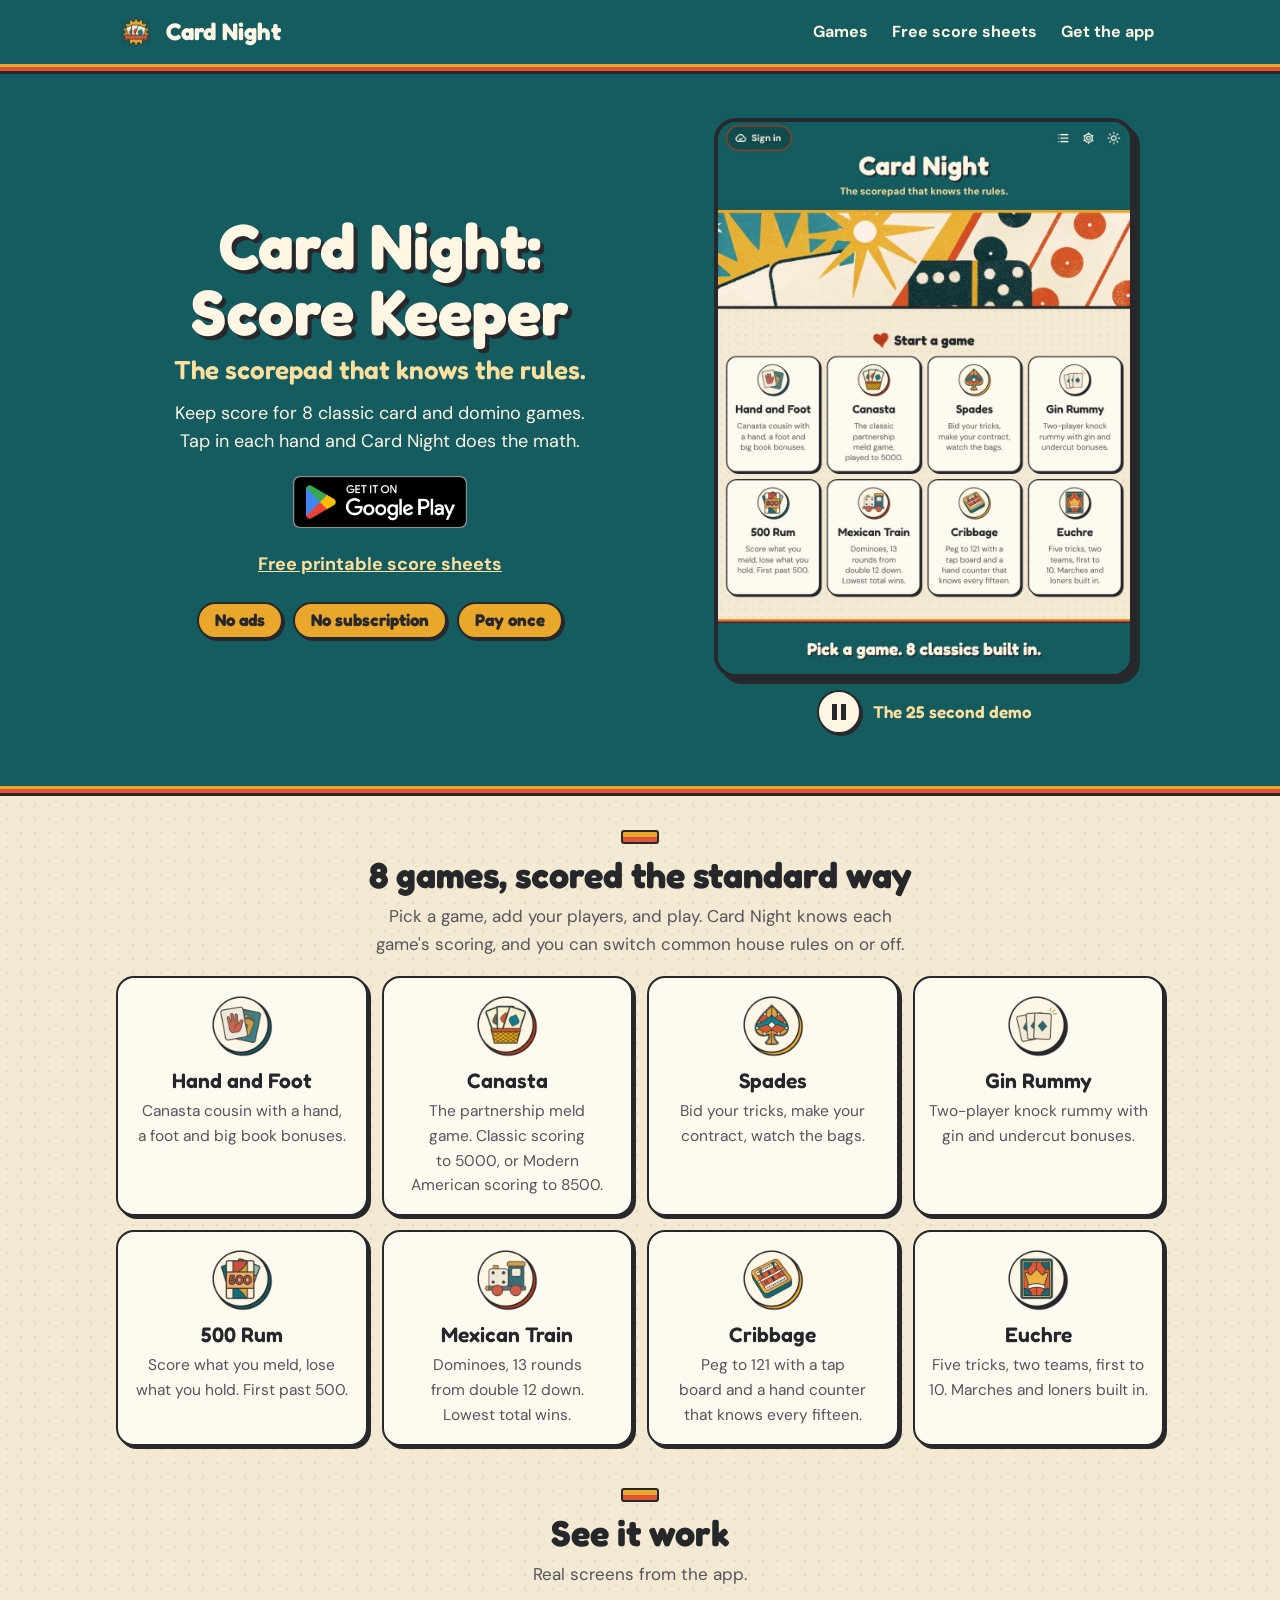
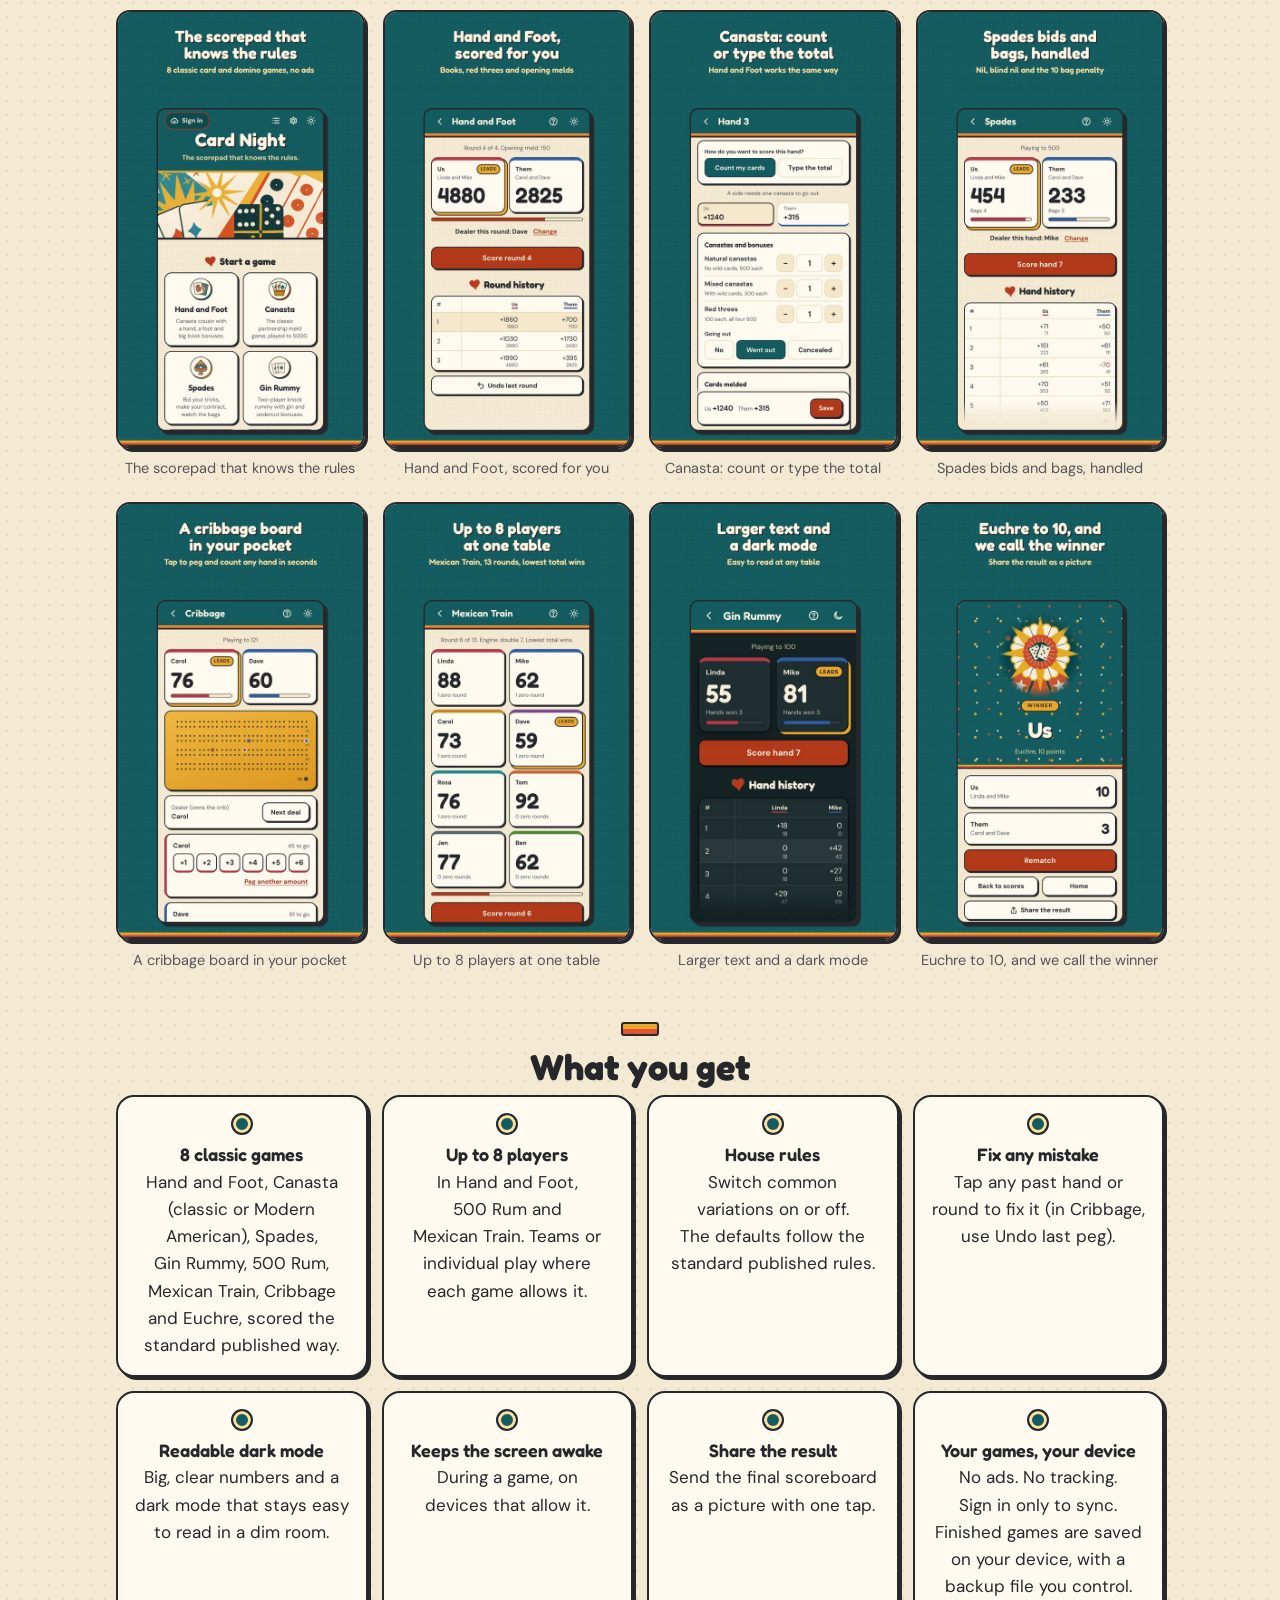
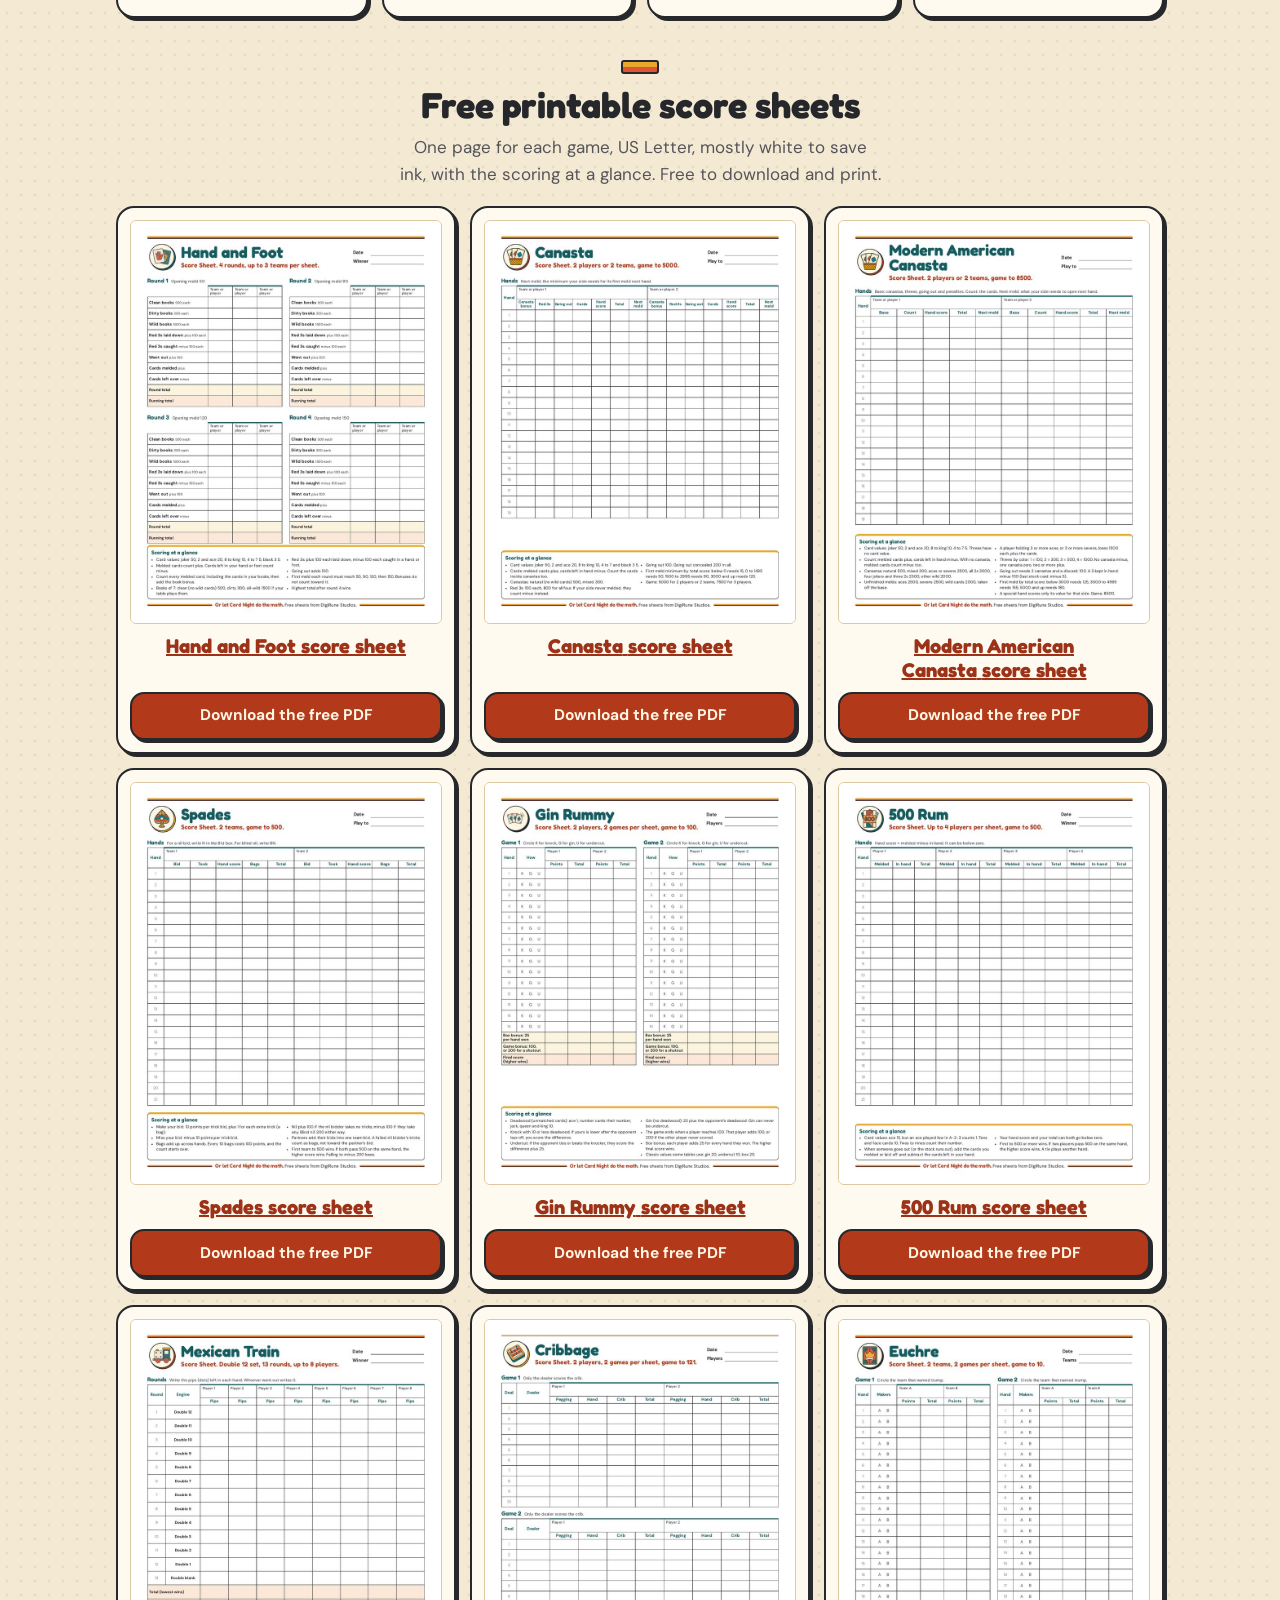
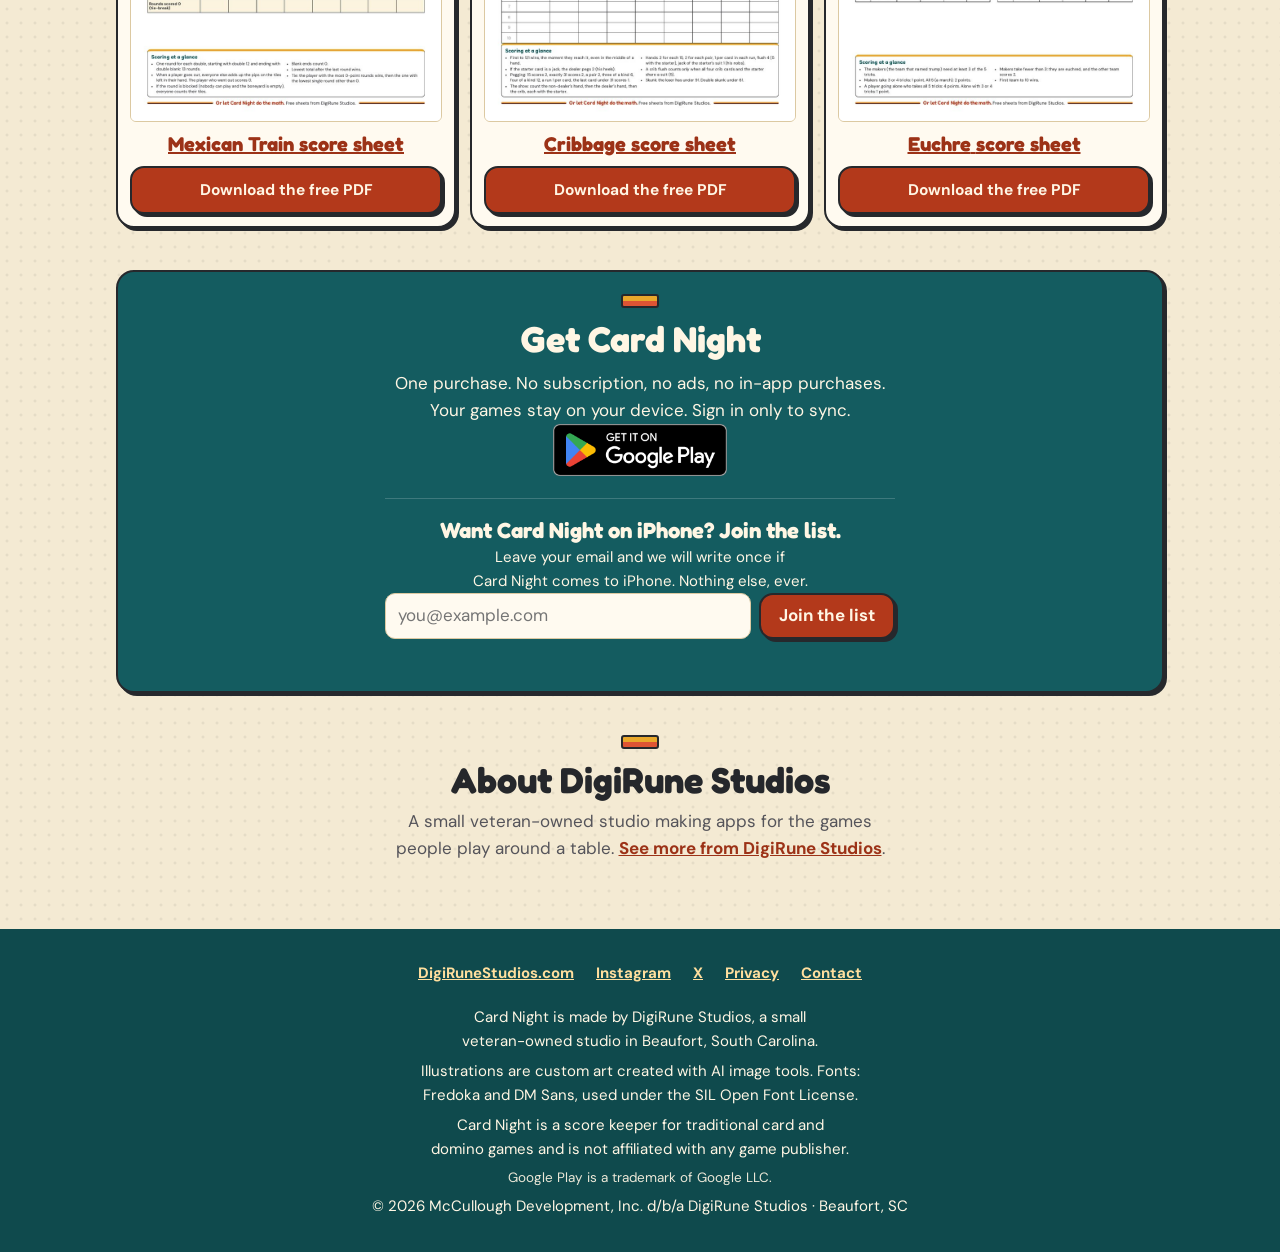
==== commit 73752d35: "Card Night website: Google Play launch (Play badges, Get the app, iPhone list sign-up, GoatCounter o" ====
--- a/index.html
+++ b/index.html
@@ -4,20 +4,20 @@
 <meta charset="utf-8">
 <meta name="viewport" content="width=device-width, initial-scale=1, viewport-fit=cover">
 <title>Card Night: Score Keeper, the scorepad that knows the rules</title>
-<meta name="description" content="Coming soon. Keep score for Hand and Foot, Canasta, Spades, Gin Rummy, 500 Rum, Mexican Train, Cribbage and Euchre. Card Night does the math. No ads, no subscription, pay once. Free printable score sheets too.">
+<meta name="description" content="Keep score for Hand and Foot, Canasta (classic and Modern American), Spades, Gin Rummy, 500 Rum, Mexican Train, Cribbage and Euchre. Card Night does the math. No ads, no subscription, pay once. Free printable score sheets too.">
 <link rel="canonical" href="https://cardnight.digirunestudios.com/">
 <meta property="og:type" content="website">
 <meta property="og:site_name" content="Card Night: Score Keeper">
 <meta property="og:url" content="https://cardnight.digirunestudios.com/">
 <meta property="og:title" content="Card Night: Score Keeper, the scorepad that knows the rules">
-<meta property="og:description" content="Coming soon. Keep score for Hand and Foot, Canasta, Spades, Gin Rummy, 500 Rum, Mexican Train, Cribbage and Euchre. Card Night does the math. No ads, no subscription, pay once. Free printable score sheets too.">
+<meta property="og:description" content="Keep score for Hand and Foot, Canasta (classic and Modern American), Spades, Gin Rummy, 500 Rum, Mexican Train, Cribbage and Euchre. Card Night does the math. No ads, no subscription, pay once. Free printable score sheets too.">
 <meta property="og:image" content="https://cardnight.digirunestudios.com/site/img/og/card-night-1200x630.jpg">
 <meta property="og:image:width" content="1200">
 <meta property="og:image:height" content="630">
 <meta property="og:image:alt" content="Card Night: The scorepad that knows the rules">
 <meta name="twitter:card" content="summary_large_image">
 <meta name="twitter:title" content="Card Night: Score Keeper, the scorepad that knows the rules">
-<meta name="twitter:description" content="Coming soon. Keep score for Hand and Foot, Canasta, Spades, Gin Rummy, 500 Rum, Mexican Train, Cribbage and Euchre. Card Night does the math. No ads, no subscription, pay once. Free printable score sheets too.">
+<meta name="twitter:description" content="Keep score for Hand and Foot, Canasta (classic and Modern American), Spades, Gin Rummy, 500 Rum, Mexican Train, Cribbage and Euchre. Card Night does the math. No ads, no subscription, pay once. Free printable score sheets too.">
 <meta name="twitter:image" content="https://cardnight.digirunestudios.com/site/img/og/card-night-1200x630.jpg">
 <meta name="theme-color" content="#145c60">
 <link rel="icon" type="image/png" sizes="192x192" href="icons/icon-192.png">
@@ -29,7 +29,7 @@
 <a class="skip" href="#main">Skip to the page content</a>
 <header class="bar"><div class="wrap">
   <a class="brand" href="./"><img src="icons/icon-192.png" alt="" width="40" height="40">Card&nbsp;Night</a>
-  <nav aria-label="Site"><a href="./#games">Games</a><a href="./#printables">Free score sheets</a><a href="./#get">Coming soon</a></nav>
+  <nav aria-label="Site"><a href="./#games">Games</a><a href="./#printables">Free score sheets</a><a href="./#get">Get the app</a></nav>
 </div></header>
 <div class="stripes"></div>
 <main id="main">
@@ -38,7 +38,7 @@
     <h1 id="hero-title">Card&nbsp;Night:<br>Score&nbsp;Keeper</h1>
     <p class="tag">The scorepad that knows the rules.</p>
     <p class="lead">Keep score for 8 classic card and domino games. Tap in each hand and Card&nbsp;Night does the math.</p>
-    <p class="soon">Coming soon to Google&nbsp;Play for Android.</p>
+    <p class="stores"><a class="badge" data-goatcounter-click="play-cardnight-home" data-goatcounter-title="Card Night: Google Play button (home)" href="https://play.google.com/store/apps/details?id=com.digirunestudios.cardnight&amp;referrer=utm_source%3Dcardnight-site%26utm_medium%3Dhome"><img src="site/img/store/google-play-badge.png" width="174" height="52" alt="Get it on Google Play"></a></p>
     <p class="sheetlink"><a href="#printables">Free printable score sheets</a></p>
     <ul class="pills" aria-label="Pricing"><li>No ads</li><li>No subscription</li><li>Pay once</li></ul>
   </div>
@@ -57,7 +57,7 @@
       <li>Cribbage gets a real peg board.</li>
       <li>The winner is called for you.</li>
       <li>Print a free score sheet any time.</li>
-      <li>Card&nbsp;Night: Score&nbsp;Keeper, coming soon to Google&nbsp;Play for Android.</li>
+      <li>Card&nbsp;Night: Score&nbsp;Keeper, on Google&nbsp;Play for Android.</li>
     </ol>
   </figure>
 </div></section>
@@ -68,7 +68,7 @@
   <p class="intro">Pick a game, add your players, and play. Card&nbsp;Night knows each game's scoring, and you can switch common house rules on or off.</p>
   <div class="games">
     <div class="card game"><img src="site/img/badges/hand-and-foot.webp" width="64" height="64" alt=""><h3>Hand&nbsp;and&nbsp;Foot</h3><p>Canasta cousin with a hand, a foot and big book bonuses.</p></div>
-    <div class="card game"><img src="site/img/badges/canasta.webp" width="64" height="64" alt=""><h3>Canasta</h3><p>The classic partnership meld game, played to 5000.</p></div>
+    <div class="card game"><img src="site/img/badges/canasta.webp" width="64" height="64" alt=""><h3>Canasta</h3><p>The partnership meld game. Classic scoring to 5000, or Modern American scoring to 8500.</p></div>
     <div class="card game"><img src="site/img/badges/spades.webp" width="64" height="64" alt=""><h3>Spades</h3><p>Bid your tricks, make your contract, watch the bags.</p></div>
     <div class="card game"><img src="site/img/badges/gin-rummy.webp" width="64" height="64" alt=""><h3>Gin&nbsp;Rummy</h3><p>Two-&#8288;player knock rummy with gin and undercut bonuses.</p></div>
     <div class="card game"><img src="site/img/badges/500-rum.webp" width="64" height="64" alt=""><h3>500&nbsp;Rum</h3><p>Score what you meld, lose what you hold. First past 500.</p></div>
@@ -96,7 +96,7 @@
 <section id="features" aria-labelledby="features-title"><div class="wrap">
   <h2 id="features-title">What you get</h2>
   <ul class="feats">
-    <li class="card"><b>8 classic games</b>Hand&nbsp;and&nbsp;Foot, Canasta, Spades, Gin&nbsp;Rummy, 500&nbsp;Rum, Mexican&nbsp;Train, Cribbage and Euchre, scored the standard published way.</li>
+    <li class="card"><b>8 classic games</b>Hand&nbsp;and&nbsp;Foot, Canasta (classic or Modern American), Spades, Gin&nbsp;Rummy, 500&nbsp;Rum, Mexican&nbsp;Train, Cribbage and Euchre, scored the standard published way.</li>
     <li class="card"><b>Up to 8 players</b>In Hand&nbsp;and&nbsp;Foot, 500&nbsp;Rum and Mexican&nbsp;Train. Teams or individual play where each game allows it.</li>
     <li class="card"><b>House rules</b>Switch common variations on or off. The defaults follow the standard published rules.</li>
     <li class="card"><b>Fix any mistake</b>Tap any past hand or round to fix it (in Cribbage, use Undo last peg).</li>
@@ -122,6 +122,11 @@
       <a class="btn primary block" href="printables/pdf/canasta.pdf" download="Canasta-Score-Sheet.pdf" type="application/pdf" aria-label="Download the free PDF: Canasta score sheet"><span class="dl-long">Download the free PDF</span><span class="dl-short">Free PDF</span></a>
     </div>
     <div class="card sheet">
+      <a href="printables/modern-american-canasta.html"><img class="pv" src="site/img/sheets/modern-american-canasta.jpg" width="760" height="983" loading="lazy" alt="Preview of the free Modern American Canasta score sheet"></a>
+      <h3><a href="printables/modern-american-canasta.html"><span class="nm long">Modern American Canasta</span> <span class="ss">score sheet</span></a></h3>
+      <a class="btn primary block" href="printables/pdf/modern-american-canasta.pdf" download="Modern-American-Canasta-Score-Sheet.pdf" type="application/pdf" aria-label="Download the free PDF: Modern American Canasta score sheet"><span class="dl-long">Download the free PDF</span><span class="dl-short">Free PDF</span></a>
+    </div>
+    <div class="card sheet">
       <a href="printables/spades.html"><img class="pv" src="site/img/sheets/spades.jpg" width="760" height="983" loading="lazy" alt="Preview of the free Spades score sheet"></a>
       <h3><a href="printables/spades.html"><span class="nm">Spades</span> <span class="ss">score sheet</span></a></h3>
       <a class="btn primary block" href="printables/pdf/spades.pdf" download="Spades-Score-Sheet.pdf" type="application/pdf" aria-label="Download the free PDF: Spades score sheet"><span class="dl-long">Download the free PDF</span><span class="dl-short">Free PDF</span></a>
@@ -156,9 +161,17 @@
 
 <section id="get" aria-labelledby="get-title"><div class="wrap">
   <div class="card panel cta">
-    <h2 id="get-title">Launching soon</h2>
+    <h2 id="get-title">Get Card&nbsp;Night</h2>
     <p>One purchase. No subscription, no ads, no in-&#8288;app purchases. Your games stay on your device. Sign in only to sync.</p>
-    <p class="soon">Coming soon to Google&nbsp;Play for Android.</p>
+    <p class="stores"><a class="badge" data-goatcounter-click="play-cardnight-get" data-goatcounter-title="Card Night: Google Play button (get)" href="https://play.google.com/store/apps/details?id=com.digirunestudios.cardnight&amp;referrer=utm_source%3Dcardnight-site%26utm_medium%3Dget"><img src="site/img/store/google-play-badge.png" width="174" height="52" alt="Get it on Google Play"></a></p>
+    <form class="iplist" id="iplist" novalidate>
+      <h3 id="iplist-title">Want Card&nbsp;Night on iPhone? Join the list.</h3>
+      <p class="iplist-sub">Leave your email and we will write once if Card&nbsp;Night comes to iPhone. Nothing else, ever.</p>
+      <div class="iplist-row"><label class="vh" for="iplist-email">Email address</label><input id="iplist-email" name="email" type="email" autocomplete="email" inputmode="email" required placeholder="you@example.com"><button class="btn primary" type="submit">Join the list</button></div>
+      <input class="vh" tabindex="-1" autocomplete="off" aria-hidden="true" name="website" id="iplist-website">
+      <div id="iplist-check"></div>
+      <p class="iplist-msg" id="iplist-msg" role="status" aria-live="polite"></p>
+    </form>
   </div>
 </div></section>
 
@@ -182,5 +195,33 @@
   <p>&copy; 2026 McCullough Development, Inc. d/b/a DigiRune&nbsp;Studios &middot; Beaufort, SC</p>
 </div></footer>
 <script src="site/site.js" defer></script>
+<script>
+(function(){
+  var f=document.getElementById('iplist'); if(!f) return;
+  var EP='https://digirune-feedback.will-6d6.workers.dev/report', KEY='0x4AAAAAAFW88K0K9FyRmEzA';
+  var msg=document.getElementById('iplist-msg'), em=document.getElementById('iplist-email'), btn=f.querySelector('button');
+  var token='', wid=null, loading=null;
+  function dev(){var d='';try{d=localStorage.getItem('cn-dev')||'';}catch(e){} if(!/^[A-Za-z0-9_-]{8,64}$/.test(d)){d='w'+Math.random().toString(36).slice(2)+Date.now().toString(36);try{localStorage.setItem('cn-dev',d);}catch(e){}} return d;}
+  function ts(){ if(window.turnstile) return Promise.resolve(window.turnstile); if(loading) return loading;
+    loading=new Promise(function(res,rej){var s=document.createElement('script');s.src='https://challenges.cloudflare.com/turnstile/v0/api.js?render=explicit';s.async=true;s.onload=function(){window.turnstile?res(window.turnstile):rej()};s.onerror=rej;document.head.appendChild(s);}); return loading; }
+  function prep(){ ts().then(function(t){ if(wid===null) wid=t.render('#iplist-check',{sitekey:KEY,size:'flexible',callback:function(v){token=v;},'expired-callback':function(){token='';}}); }).catch(function(){}); }
+  em.addEventListener('focus',prep,{once:true});
+  f.addEventListener('submit',function(e){
+    e.preventDefault(); var v=em.value.trim();
+    if(!/^[^\s@]+@[^\s@]+\.[^\s@]{2,}$/.test(v)){msg.textContent='Please enter a full email address.';em.focus();return;}
+    prep();
+    if(!token){msg.textContent='One moment, checking you are a person, then tap Join again.';return;}
+    btn.disabled=true; msg.textContent='Adding you...';
+    fetch(EP,{method:'POST',headers:{'Content-Type':'application/json'},body:JSON.stringify({app:'Card Night',version:'website',platform:'web',kind:'idea',message:'IPHONE LIST: please email me if Card Night comes to iPhone.',email:v,device:dev(),turnstile:token,website:document.getElementById('iplist-website').value})})
+    .then(function(r){return r.json().catch(function(){return {ok:false};});})
+    .then(function(d){ if(d&&d.ok){f.innerHTML='<h3>You are on the list.</h3><p class="iplist-sub">Thank you. We will write once if Card Night comes to iPhone.</p>'; if(window.goatcounter&&window.goatcounter.count) window.goatcounter.count({path:'iplist-cardnight-joined',title:'Card Night: iPhone list joined',event:true}); }
+      else { msg.textContent=(d&&d.error==='limit')?'That is enough for today from this device. Thank you!':'That did not go through. Please try again, or email will@digirunestudios.com.'; btn.disabled=false; token=''; try{window.turnstile.reset(wid);}catch(x){} } })
+    .catch(function(){msg.textContent='That did not go through. Please try again, or email will@digirunestudios.com.';btn.disabled=false;});
+  });
+})();
+</script>
+<script>window.goatcounter={path:function(p){return location.host+p}}</script>
+<!-- GoatCounter: privacy-friendly visit counting, no cookies -->
+<script data-goatcounter="https://digirune.goatcounter.com/count" async src="//gc.zgo.at/count.js"></script>
 </body>
 </html>
--- a/site/site.css
+++ b/site/site.css
@@ -215,3 +215,15 @@
   src: url('fonts/dm-sans.woff2') format('woff2');
   unicode-range: U+0000-00FF, U+0131, U+0152-0153, U+02BB-02BC, U+02C6, U+02DA, U+02DC, U+0304, U+0308, U+0329, U+2000-206F, U+20AC, U+2122, U+2191, U+2193, U+2212, U+2215, U+FEFF, U+FFFD;
 }
+
+/* Google Play launch + iPhone list (2026-11-18) */
+.badge > img { display: block; height: 52px; width: auto; }
+.iplist { margin: 22px auto 0; padding-top: 18px; border-top: 1px solid rgba(255,255,255,.18); max-width: 30em; text-align: center; }
+.iplist h3 { font: 700 clamp(19px, 4.4vw, 22px)/1.25 var(--serif); margin: 0; text-wrap: balance; }
+.iplist-sub { font-size: 15px; margin: 8px 0 12px; text-wrap: pretty; }
+.iplist-row { display: flex; gap: 8px; flex-wrap: wrap; justify-content: center; }
+.iplist-row input { flex: 1 1 210px; min-width: 0; min-height: 46px; border-radius: 10px; border: 1px solid var(--line); padding: 0 12px; font: inherit; background: var(--surface, #fff); color: var(--ink); }
+.iplist-row .btn { min-height: 46px; }
+#iplist-check { margin-top: 10px; display: flex; justify-content: center; }
+.iplist-msg { min-height: 1.4em; font-size: 14.5px; margin: 8px 0 0; }
+.vh { position: absolute !important; width: 1px; height: 1px; overflow: hidden; clip: rect(0 0 0 0); white-space: nowrap; }
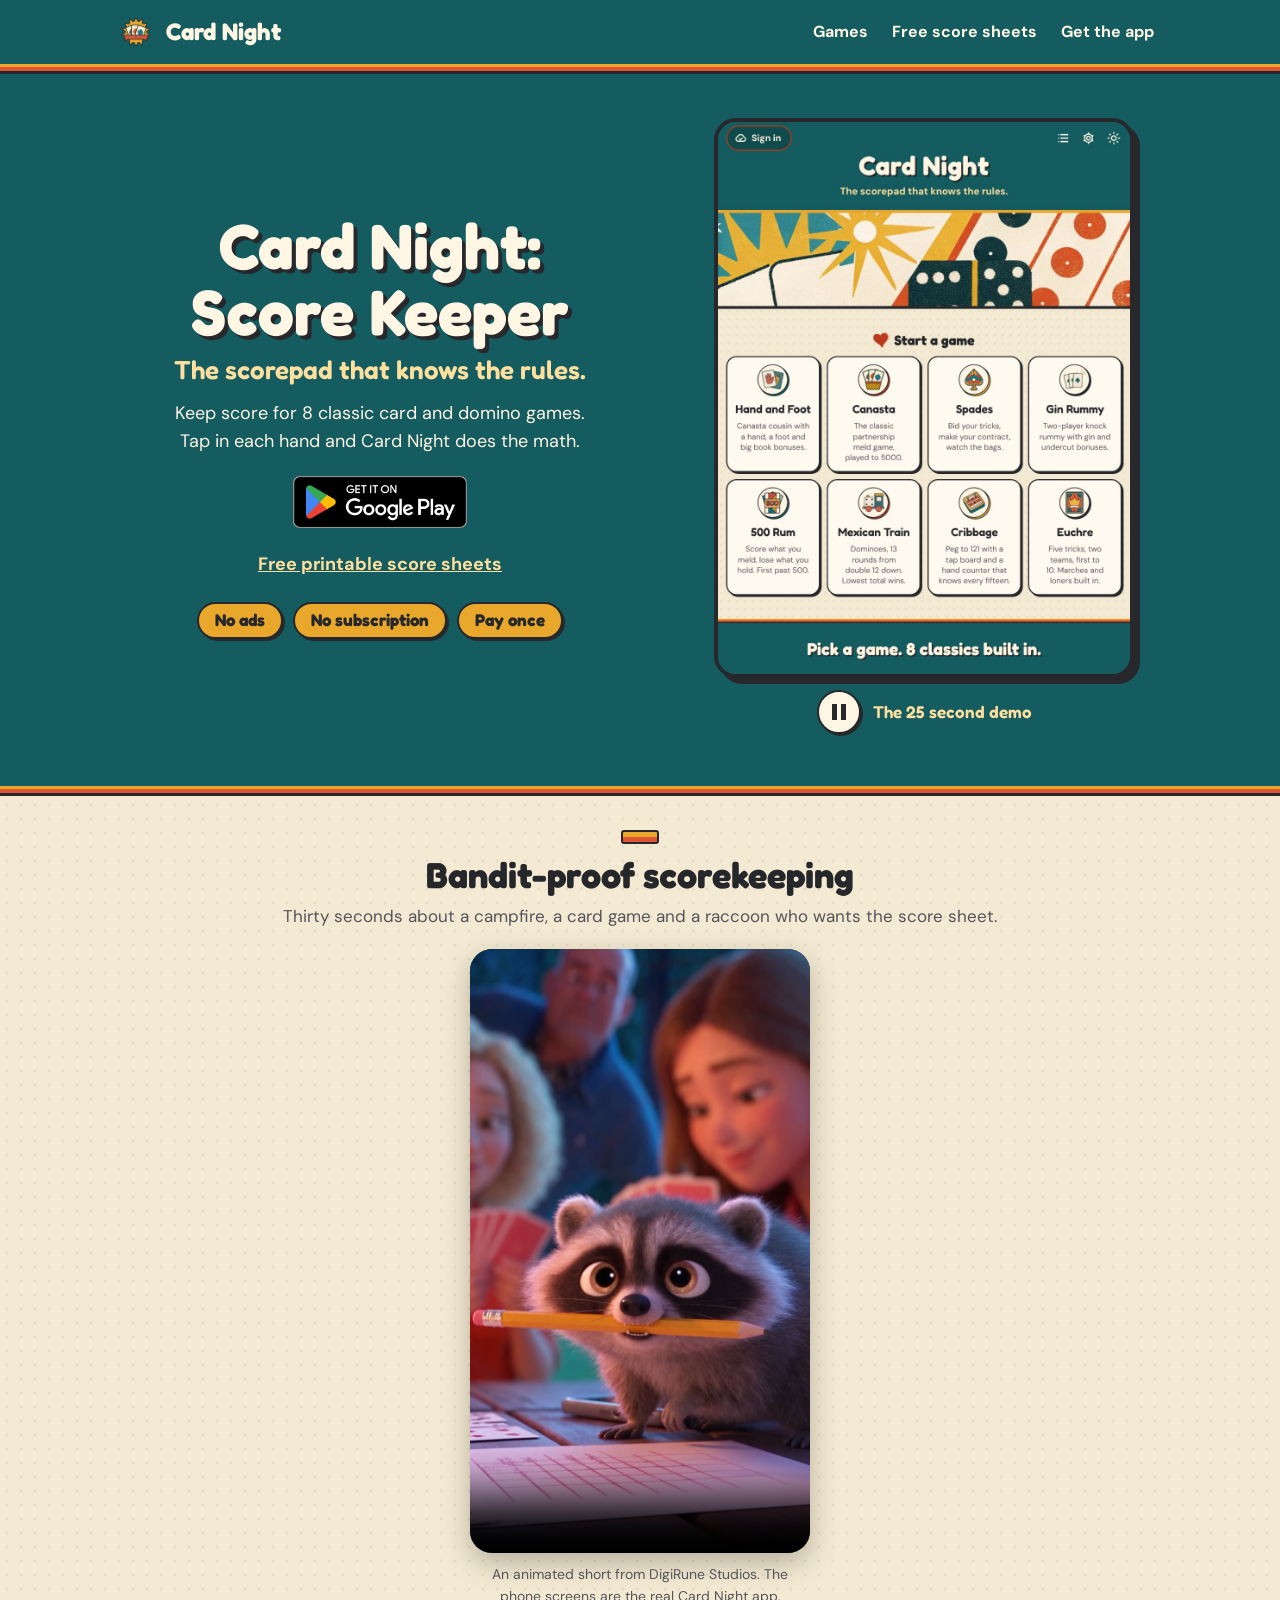
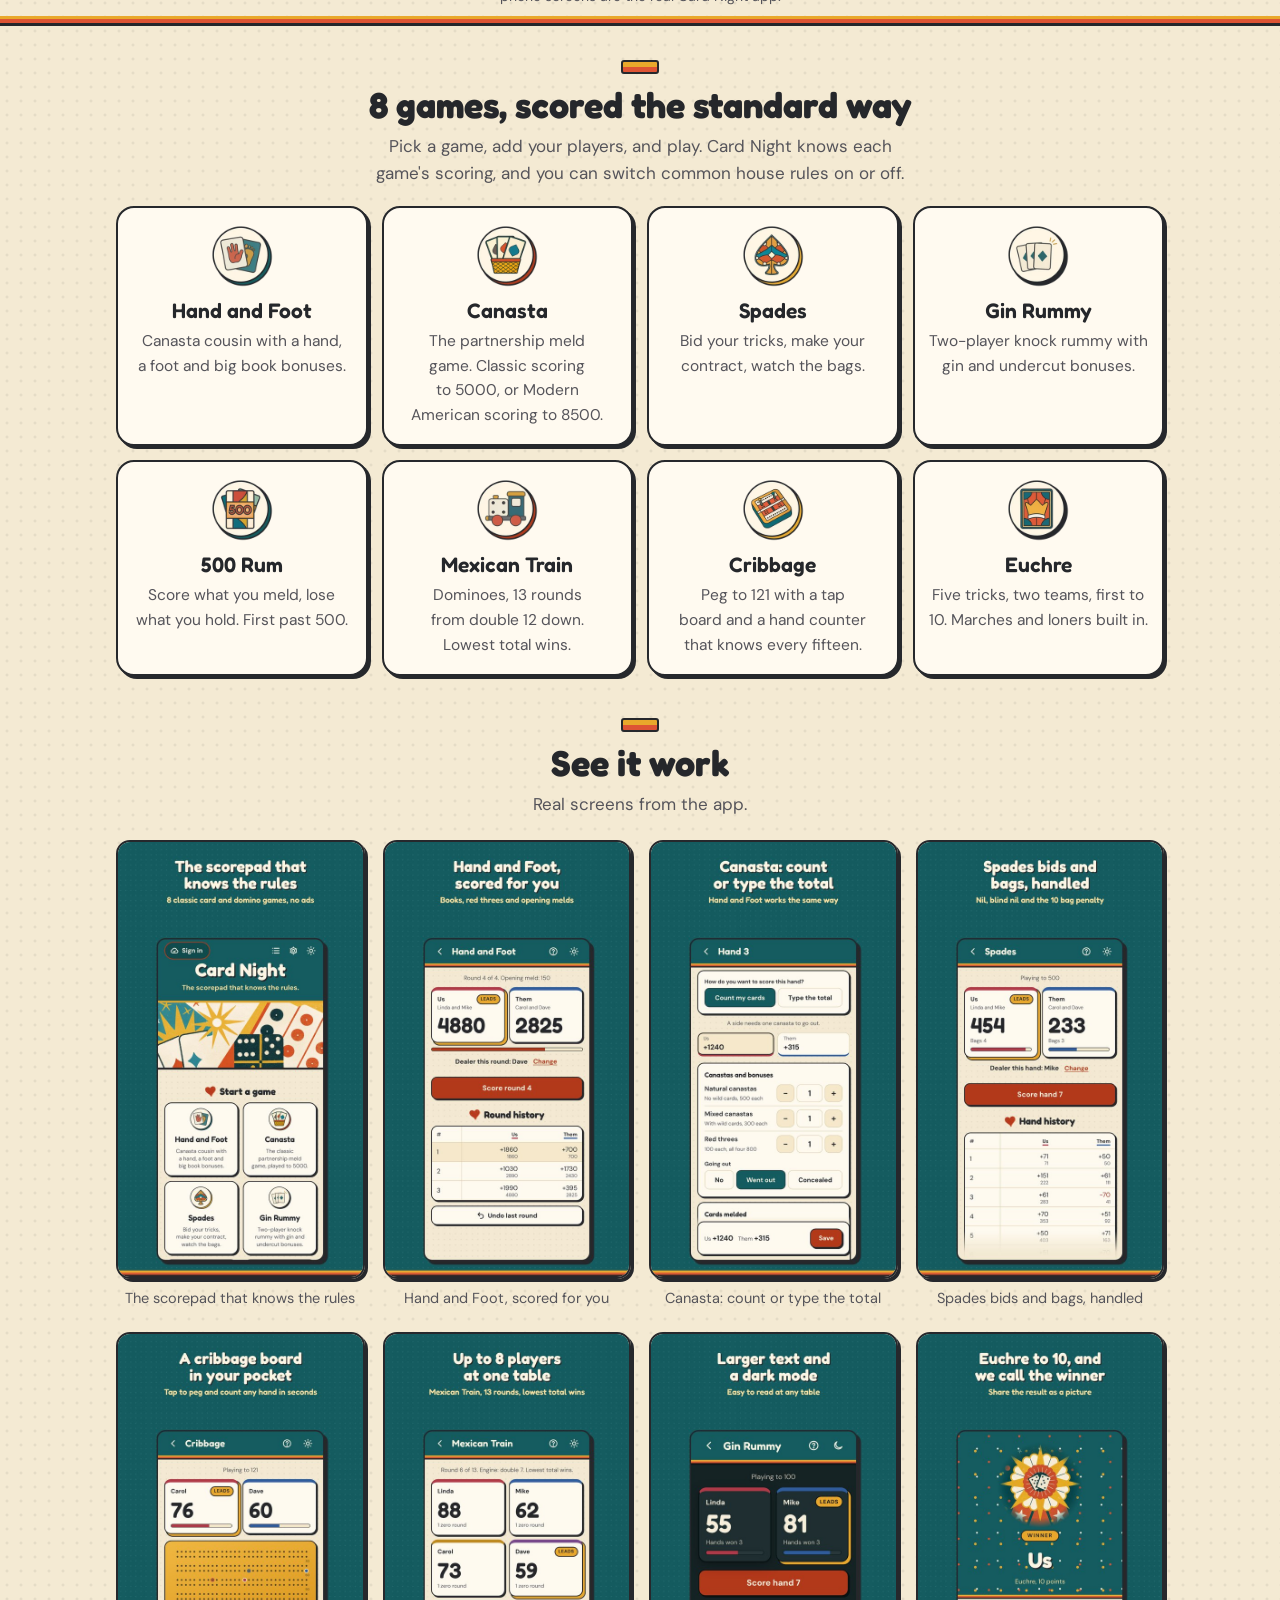
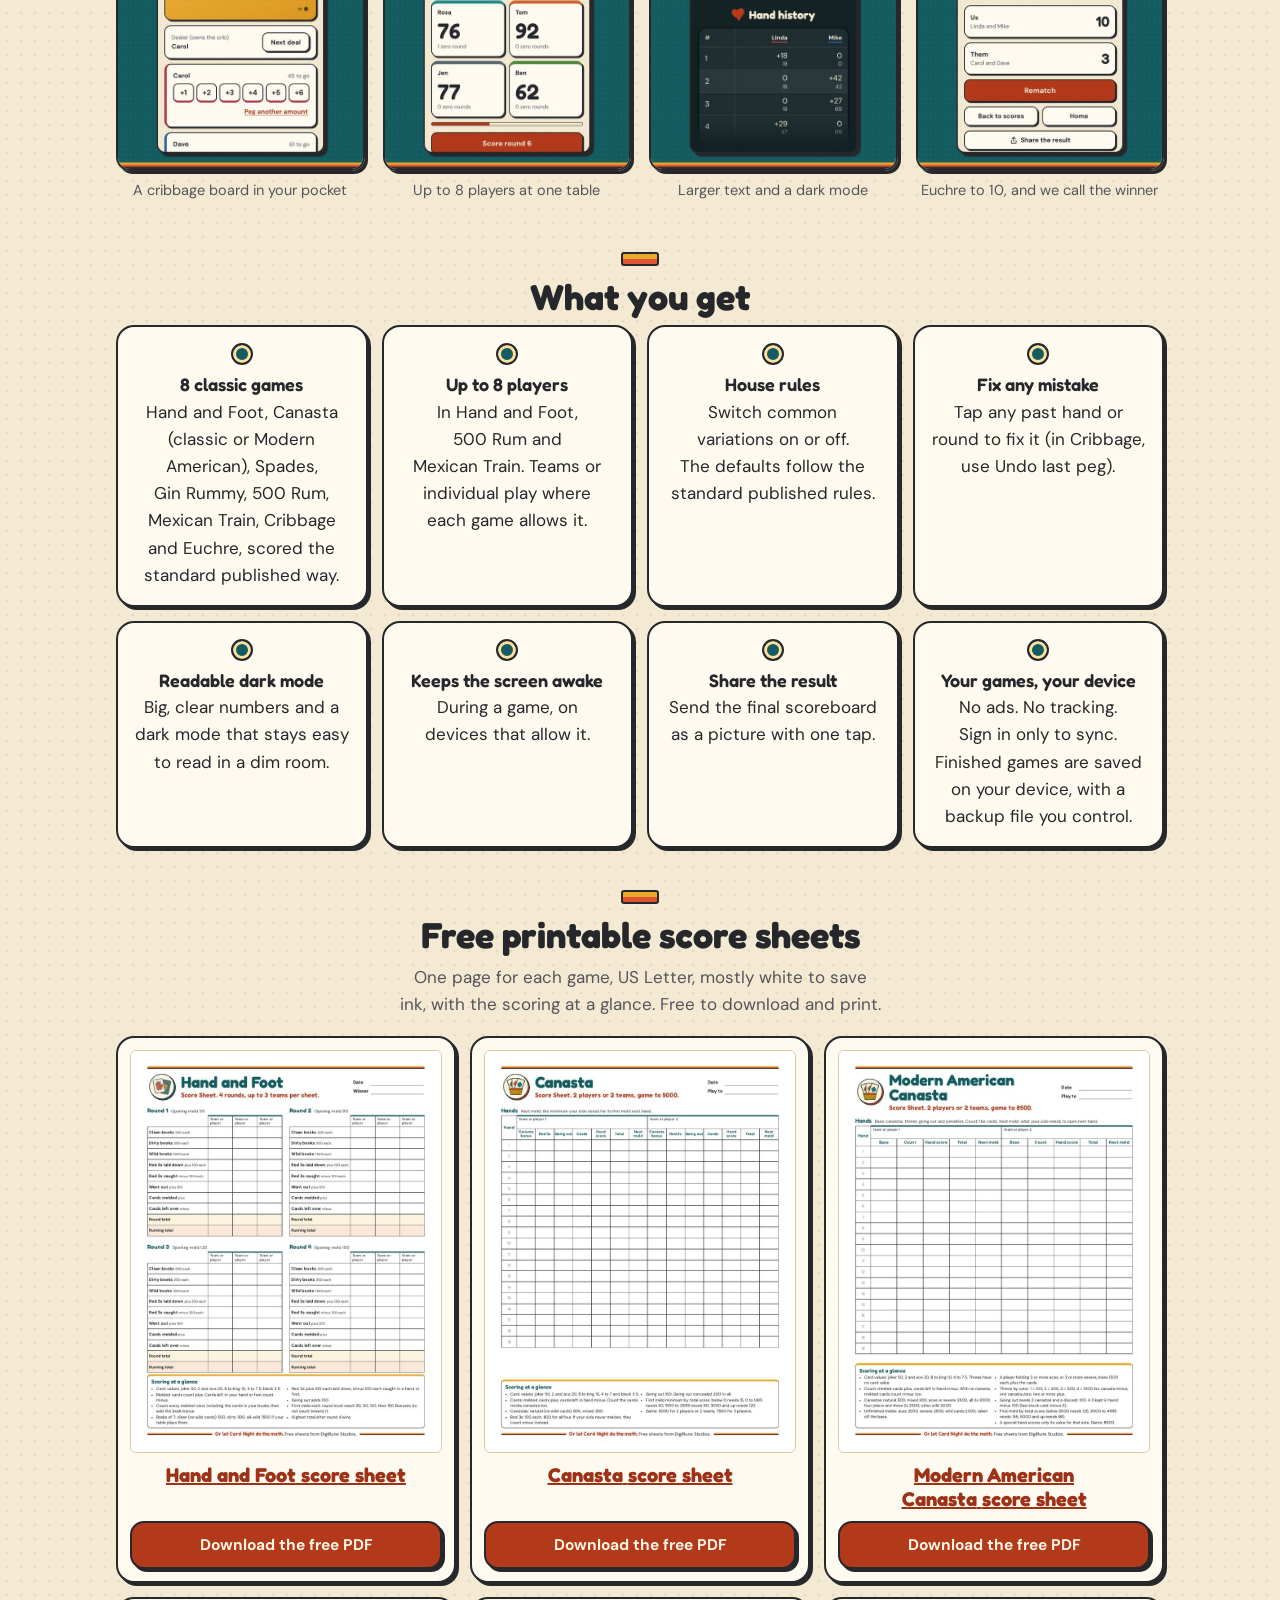
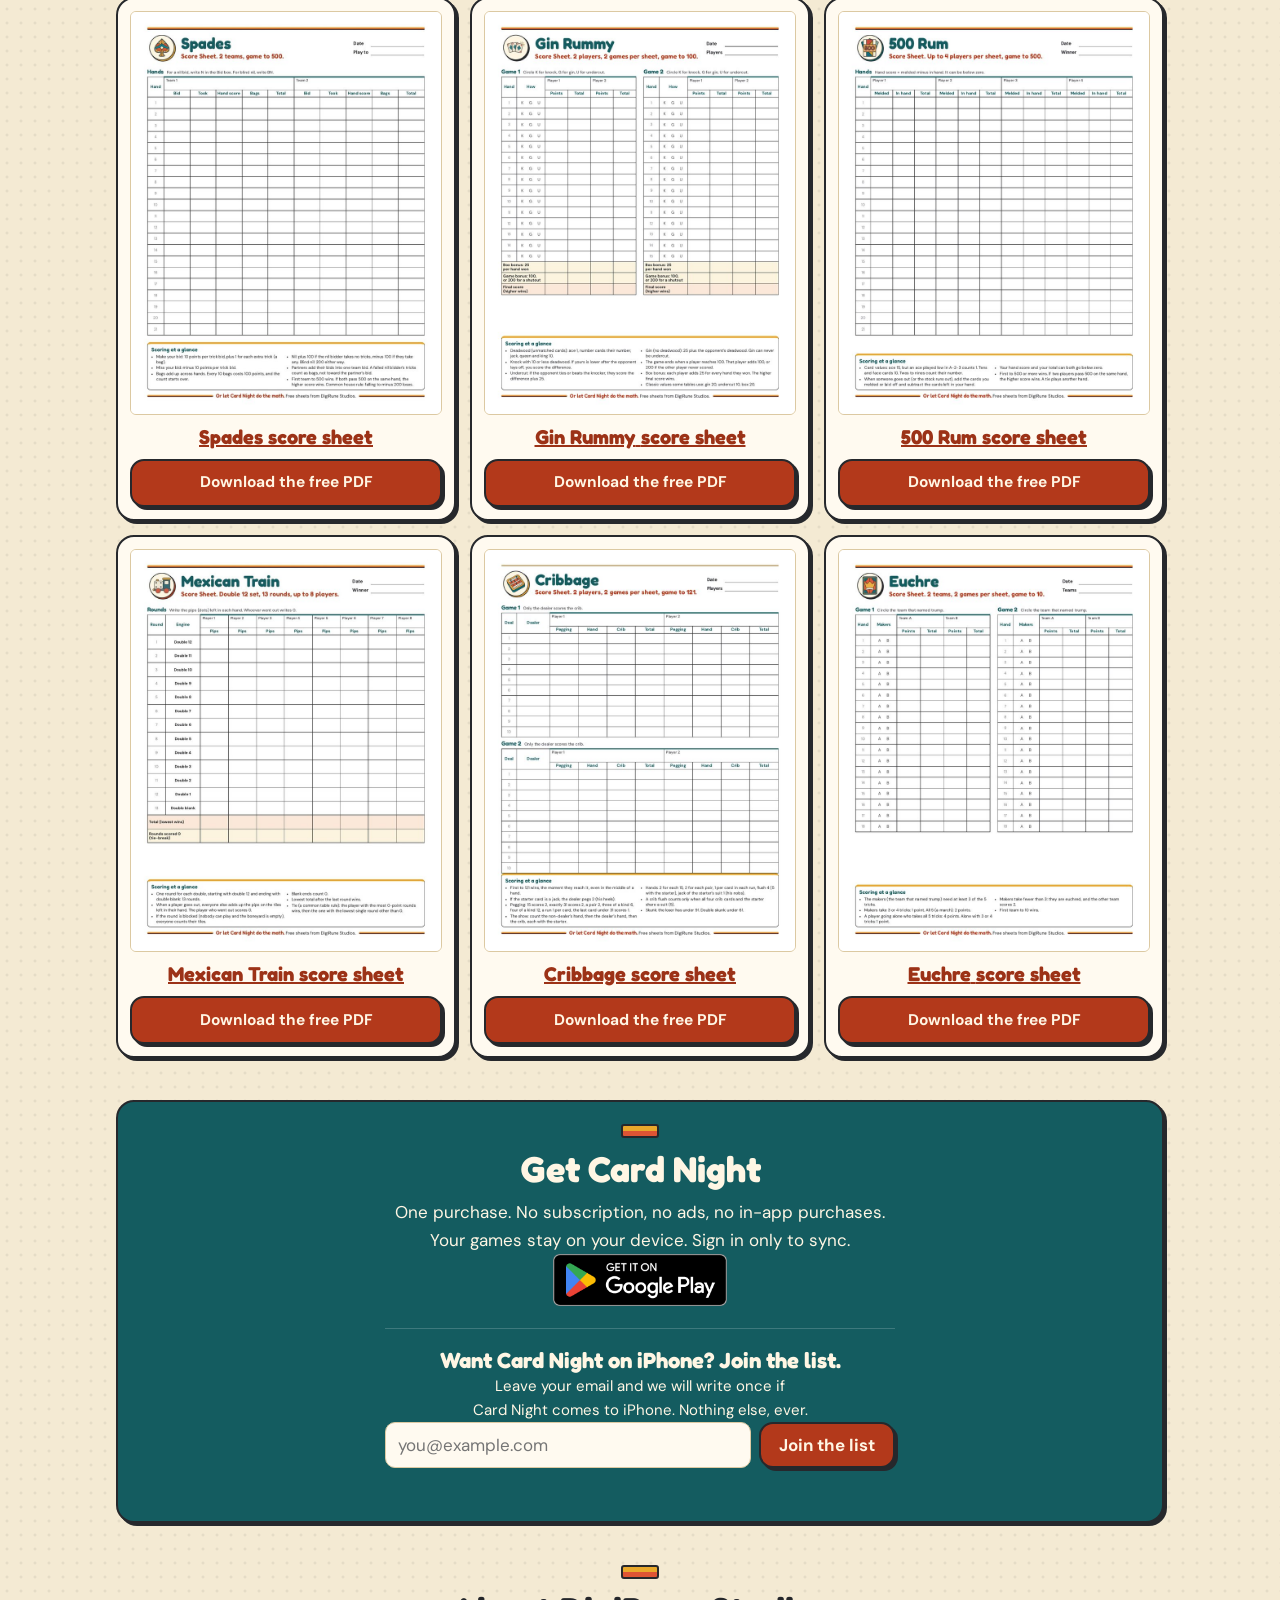
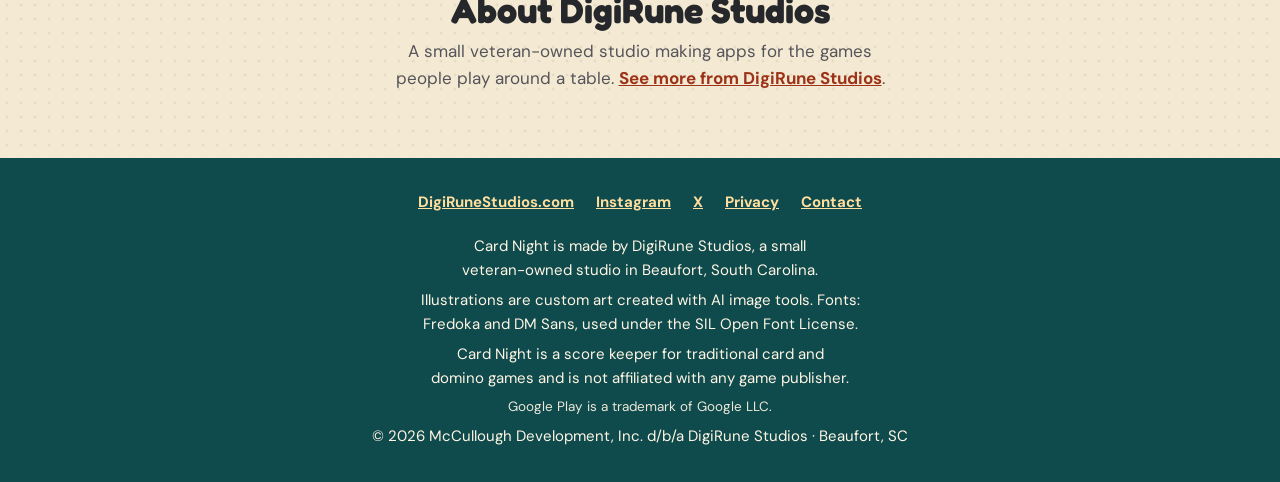
==== commit 0ac25dcd: "Story film section: The Campground Raccoon (Will approved 2026-11-19) Co-Authored-By: Claude Opus 5." ====
--- a/index.html
+++ b/index.html
@@ -60,6 +60,13 @@
       <li>Card&nbsp;Night: Score&nbsp;Keeper, on Google&nbsp;Play for Android.</li>
     </ol>
   </figure>
+</div></section>
+<div class="stripes"></div>
+
+<section id="film" aria-labelledby="film-title"><div class="wrap">
+  <h2 id="film-title">Bandit-proof scorekeeping</h2>
+  <p class="intro">Thirty seconds about a campfire, a card game and a raccoon who wants the score sheet.</p>
+  <figure class="filmbox"><video controls playsinline preload="none" width="720" height="1280" poster="site/video/campground-raccoon-poster.jpg" data-goatcounter-click="video-cardnight-campground-raccoon"><source src="site/video/campground-raccoon.mp4" type="video/mp4">Your browser cannot play this video.</video><figcaption>An animated short from DigiRune Studios. The phone screens are the real Card Night app.</figcaption></figure>
 </div></section>
 <div class="stripes"></div>
 
--- a/site/site.css
+++ b/site/site.css
@@ -227,3 +227,8 @@
 #iplist-check { margin-top: 10px; display: flex; justify-content: center; }
 .iplist-msg { min-height: 1.4em; font-size: 14.5px; margin: 8px 0 0; }
 .vh { position: absolute !important; width: 1px; height: 1px; overflow: hidden; clip: rect(0 0 0 0); white-space: nowrap; }
+
+/* Story film section (2026-11-19, same pattern as the Road Pins site) */
+.filmbox { margin: 18px auto 0; max-width: 340px; }
+.filmbox video { display: block; width: 100%; height: auto; border-radius: 22px; background: #0a3633; box-shadow: 0 10px 28px rgba(0,0,0,.25); }
+.filmbox figcaption { font-size: 14px; color: var(--ink-2); text-align: center; margin-top: 10px; }
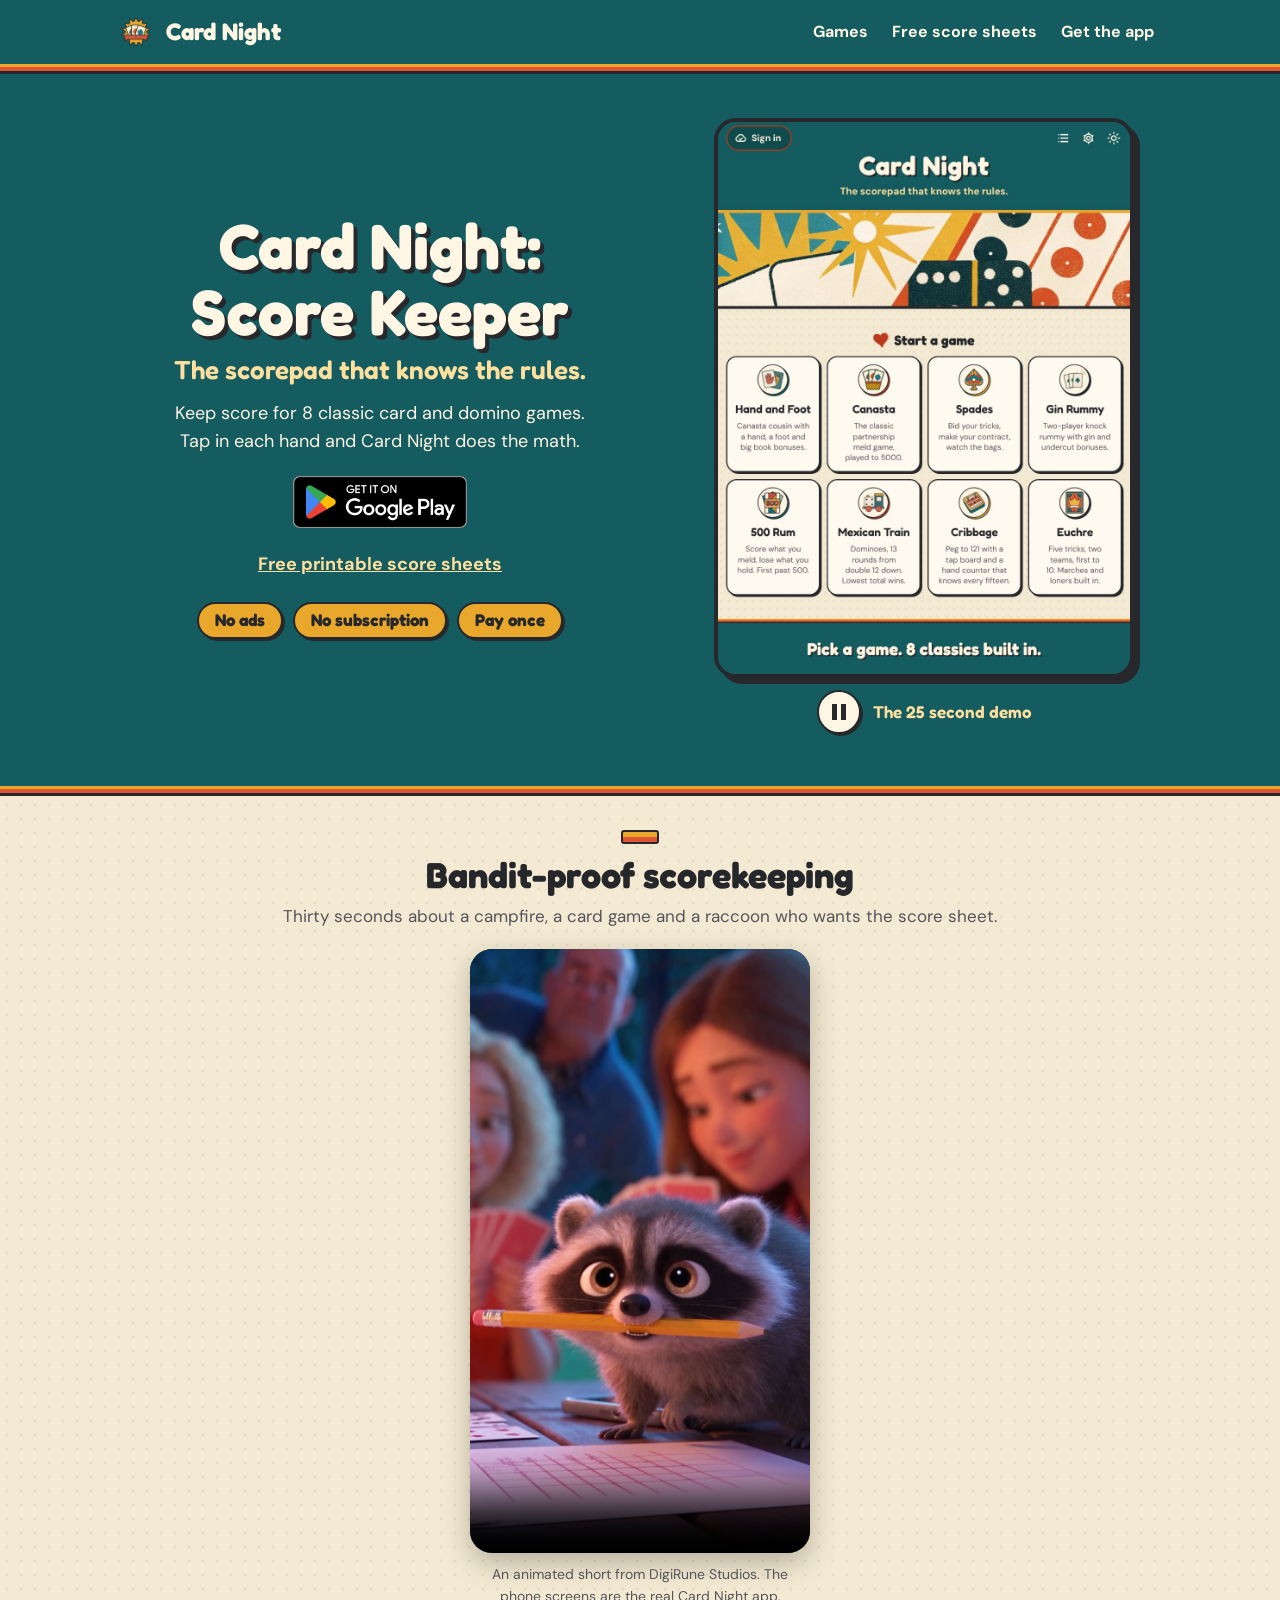
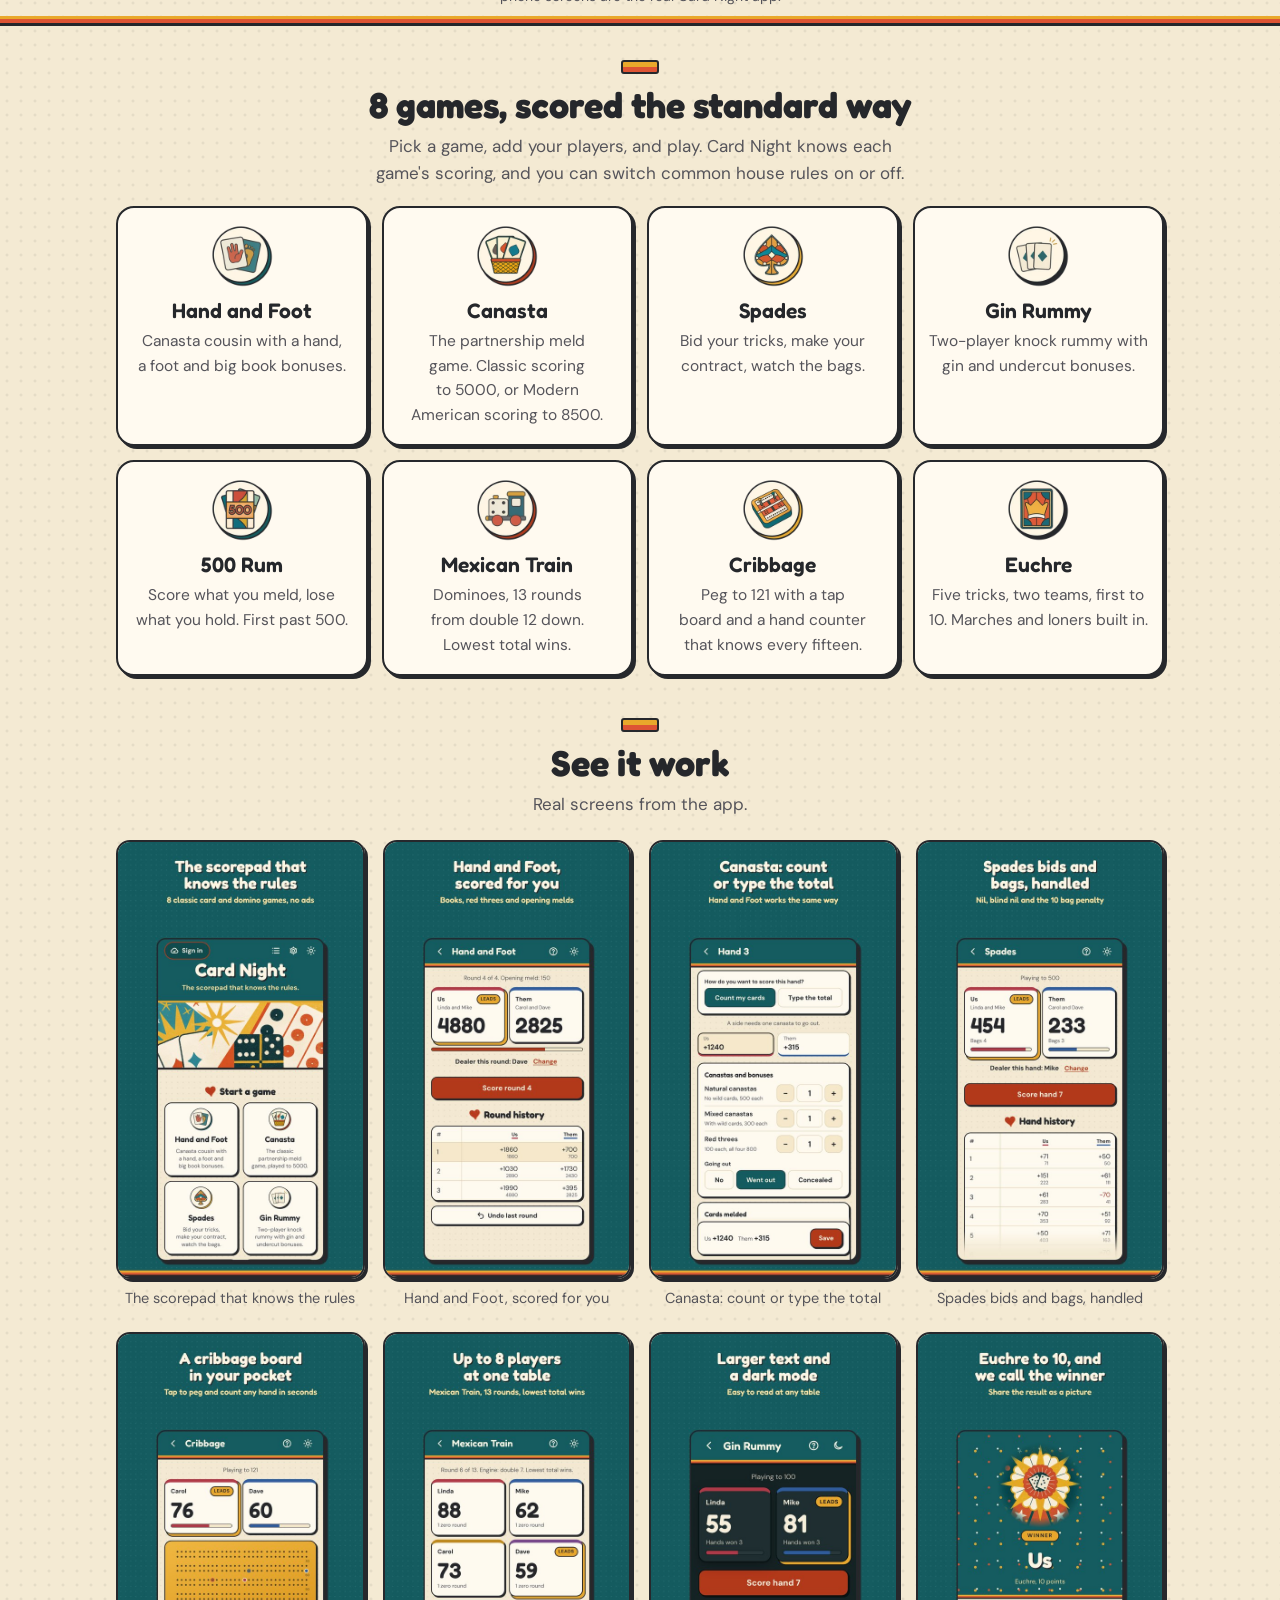
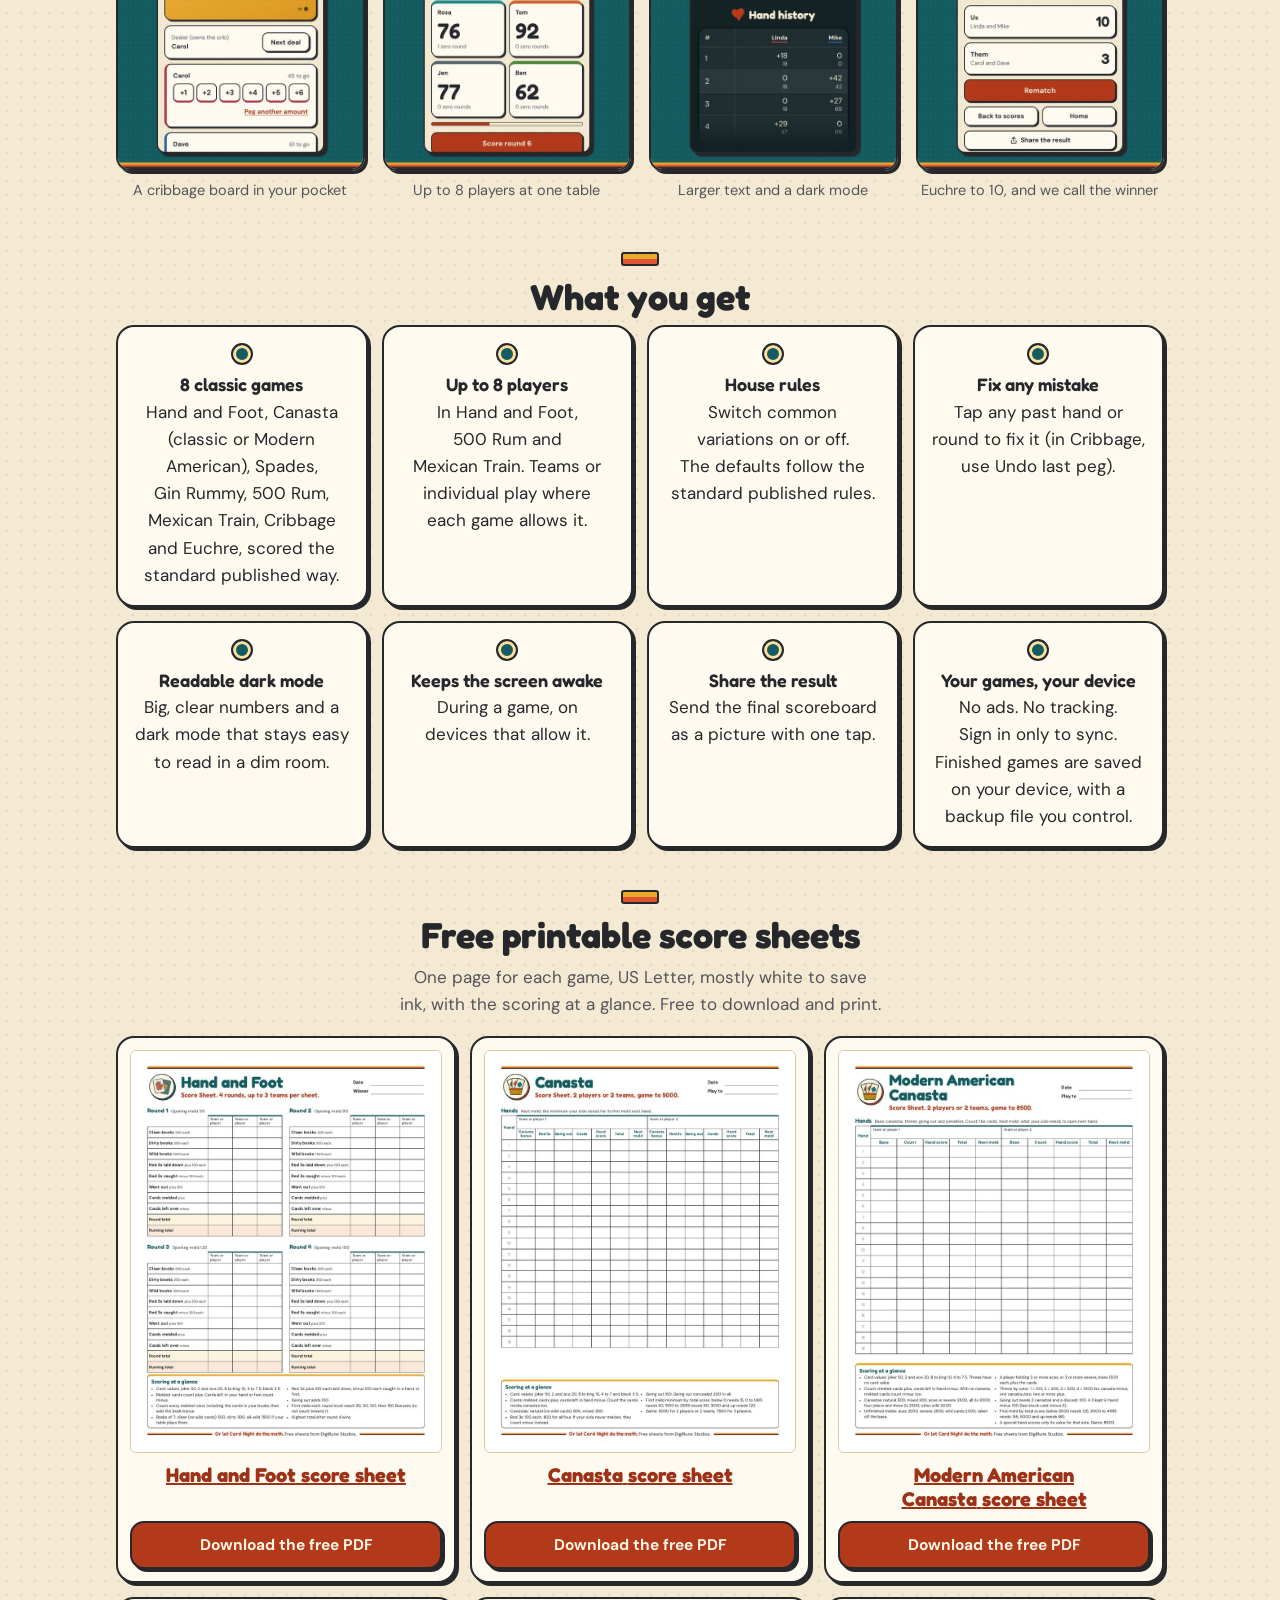
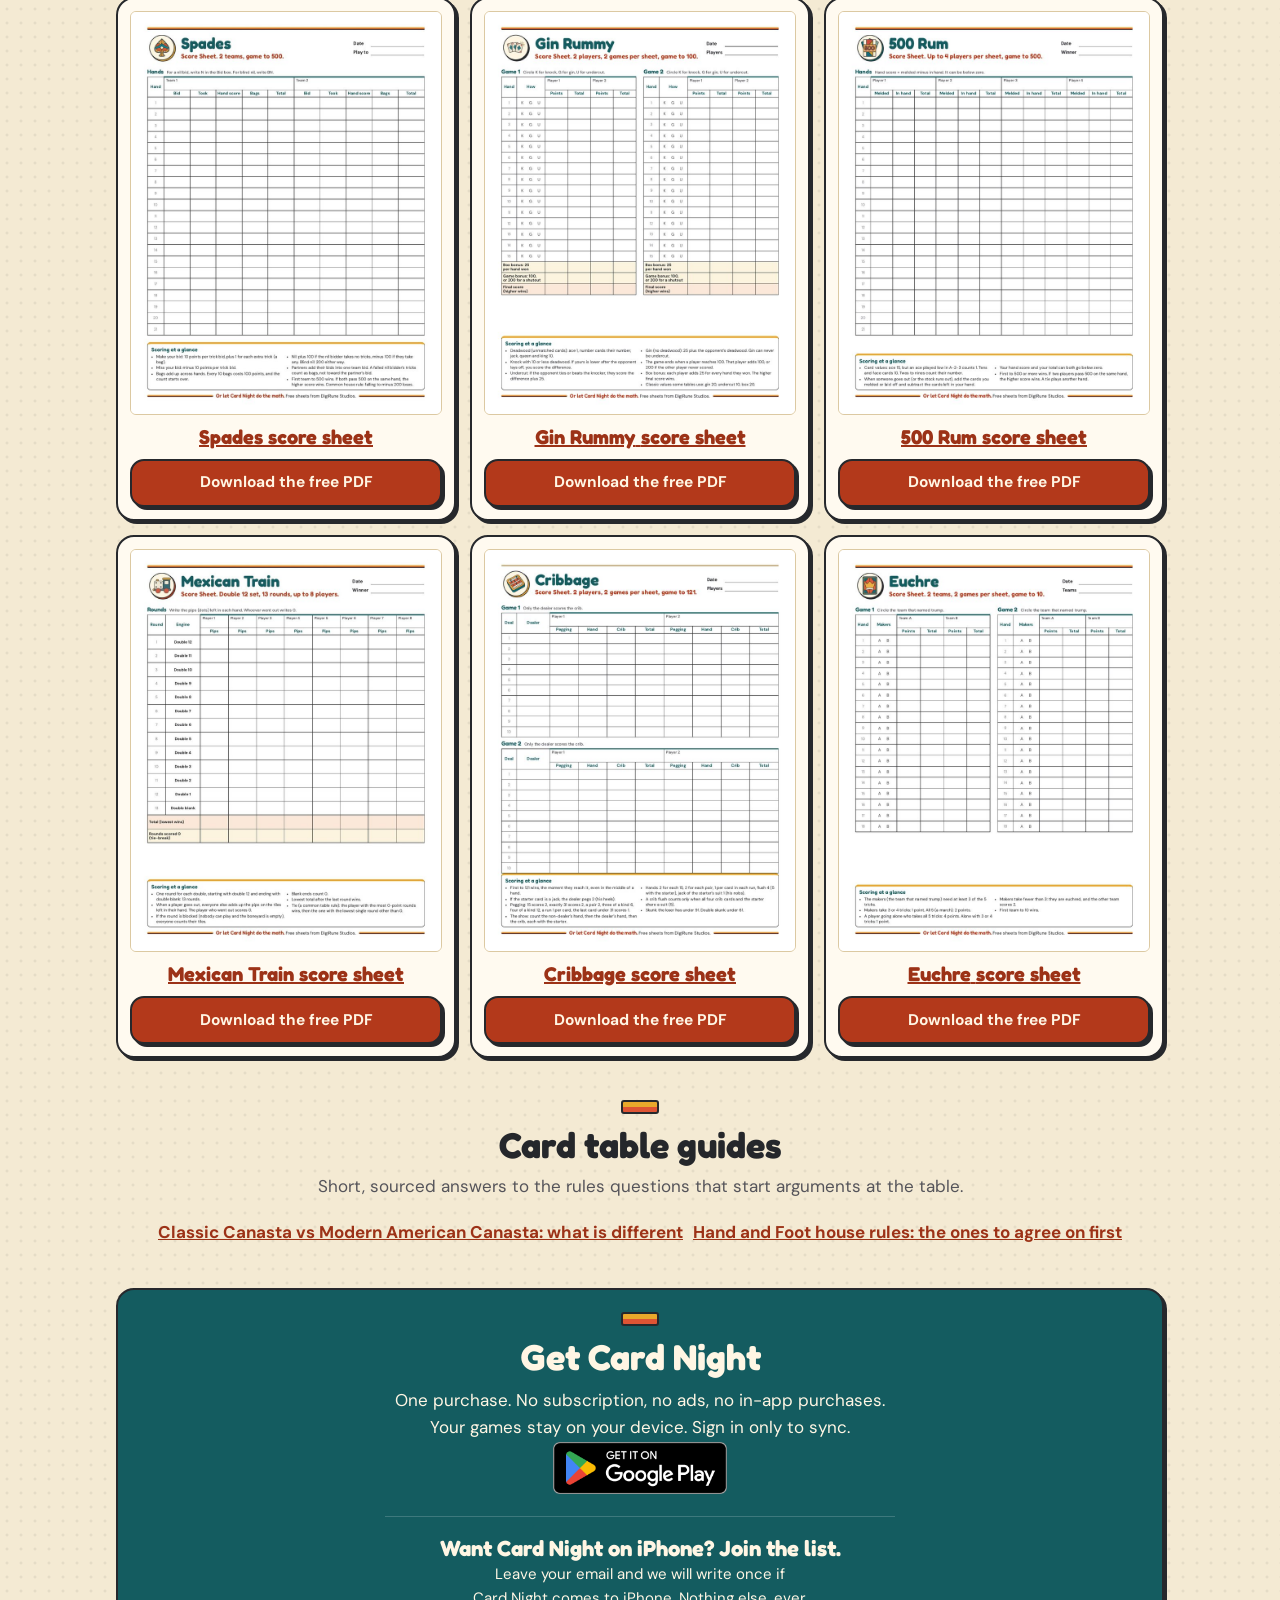
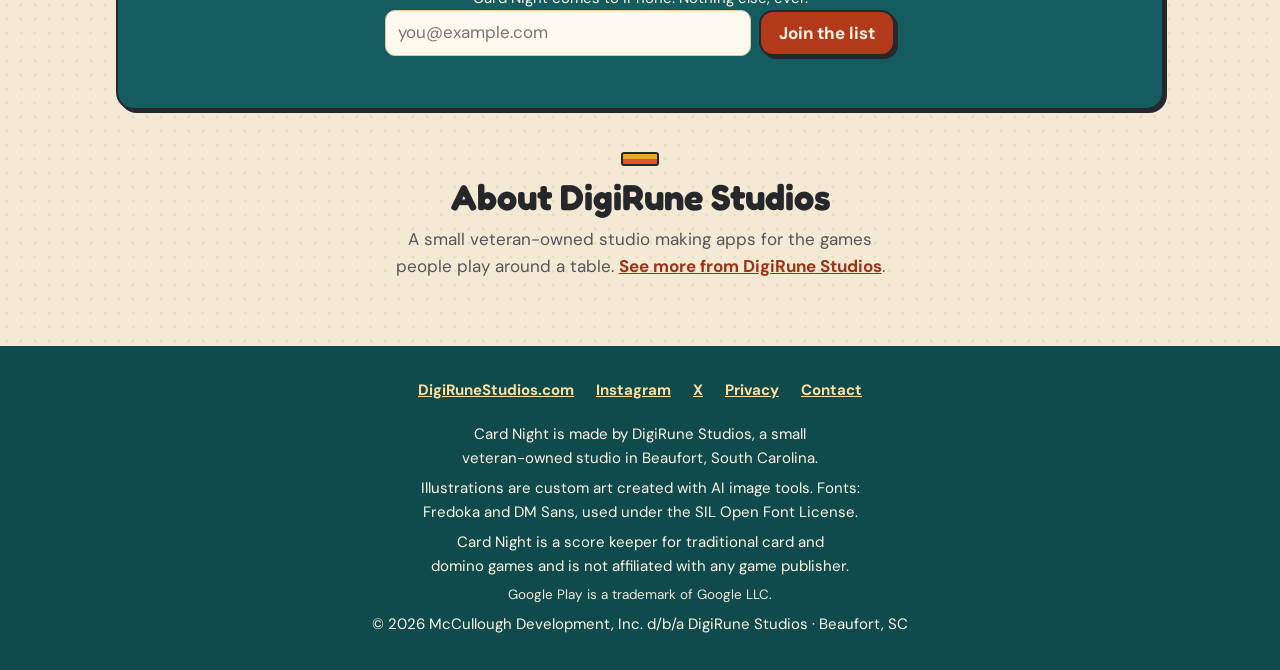
==== commit e17fffcd: "Add two guide pages: classic vs Modern American Canasta, Hand and Foot house rules Useful pages topi" ====
--- a/index.html
+++ b/index.html
@@ -164,6 +164,15 @@
       <a class="btn primary block" href="printables/pdf/euchre.pdf" download="Euchre-Score-Sheet.pdf" type="application/pdf" aria-label="Download the free PDF: Euchre score sheet"><span class="dl-long">Download the free PDF</span><span class="dl-short">Free PDF</span></a>
     </div>
   </div>
+</div></section>
+
+<section id="guides" aria-labelledby="guides-title"><div class="wrap">
+  <h2 id="guides-title">Card table guides</h2>
+  <p class="intro">Short, sourced answers to the rules questions that start arguments at the table.</p>
+  <ul class="morelinks">
+    <li><a href="guides/classic-vs-modern-american-canasta.html">Classic Canasta vs Modern American Canasta: what is different</a></li>
+    <li><a href="guides/hand-and-foot-house-rules.html">Hand and Foot house rules: the ones to agree on first</a></li>
+  </ul>
 </div></section>
 
 <section id="get" aria-labelledby="get-title"><div class="wrap">
--- a/site/site.css
+++ b/site/site.css
@@ -232,3 +232,20 @@
 .filmbox { margin: 18px auto 0; max-width: 340px; }
 .filmbox video { display: block; width: 100%; height: auto; border-radius: 22px; background: #0a3633; box-shadow: 0 10px 28px rgba(0,0,0,.25); }
 .filmbox figcaption { font-size: 14px; color: var(--ink-2); text-align: center; margin-top: 10px; }
+/* Guides (useful pages), added 2026-11-19 */
+.guide { max-width: 760px; margin: 0 auto 48px; }
+.guide h2 { font-family: var(--serif); font-size: 1.45rem; margin: 2rem 0 .6rem; }
+.guide h3.h3 { margin: 1.4rem 0 .3rem; }
+.guide .byline { color: var(--ink-2); font-size: .95rem; margin: -.4rem 0 1.2rem; text-align: center; }
+.guide .lead { font-size: 1.08rem; background: var(--surface); border: 2px solid var(--outline); border-radius: 12px; box-shadow: var(--shadow); padding: 14px 18px; }
+.guide .tablewrap { overflow-x: auto; -webkit-overflow-scrolling: touch; margin: 1rem 0; border: 2px solid var(--outline); border-radius: 12px; box-shadow: var(--shadow); background: var(--surface); }
+.guide table.cmp { border-collapse: collapse; width: 100%; min-width: 560px; font-size: .95rem; }
+.guide table.cmp th, .guide table.cmp td { text-align: left; vertical-align: top; padding: 9px 12px; border-bottom: 1px solid var(--line); }
+.guide table.cmp thead th { background: var(--felt); color: var(--on-felt); font-family: var(--serif); }
+.guide table.cmp tbody th { background: var(--surface-2); width: 26%; }
+.guide table.cmp tr:last-child th, .guide table.cmp tr:last-child td { border-bottom: 0; }
+.guide .checklist { list-style: none; padding-left: 0; }
+.guide .checklist li { padding-left: 1.7em; position: relative; margin: .35rem 0; }
+.guide .checklist li::before { content: ""; position: absolute; left: 0; top: .3em; width: 1em; height: 1em; border: 2px solid var(--outline); border-radius: 3px; background: var(--surface); }
+.guide .guidecta { margin-top: 2rem; }
+.guide .srcs { font-size: .92rem; color: var(--ink-2); }
